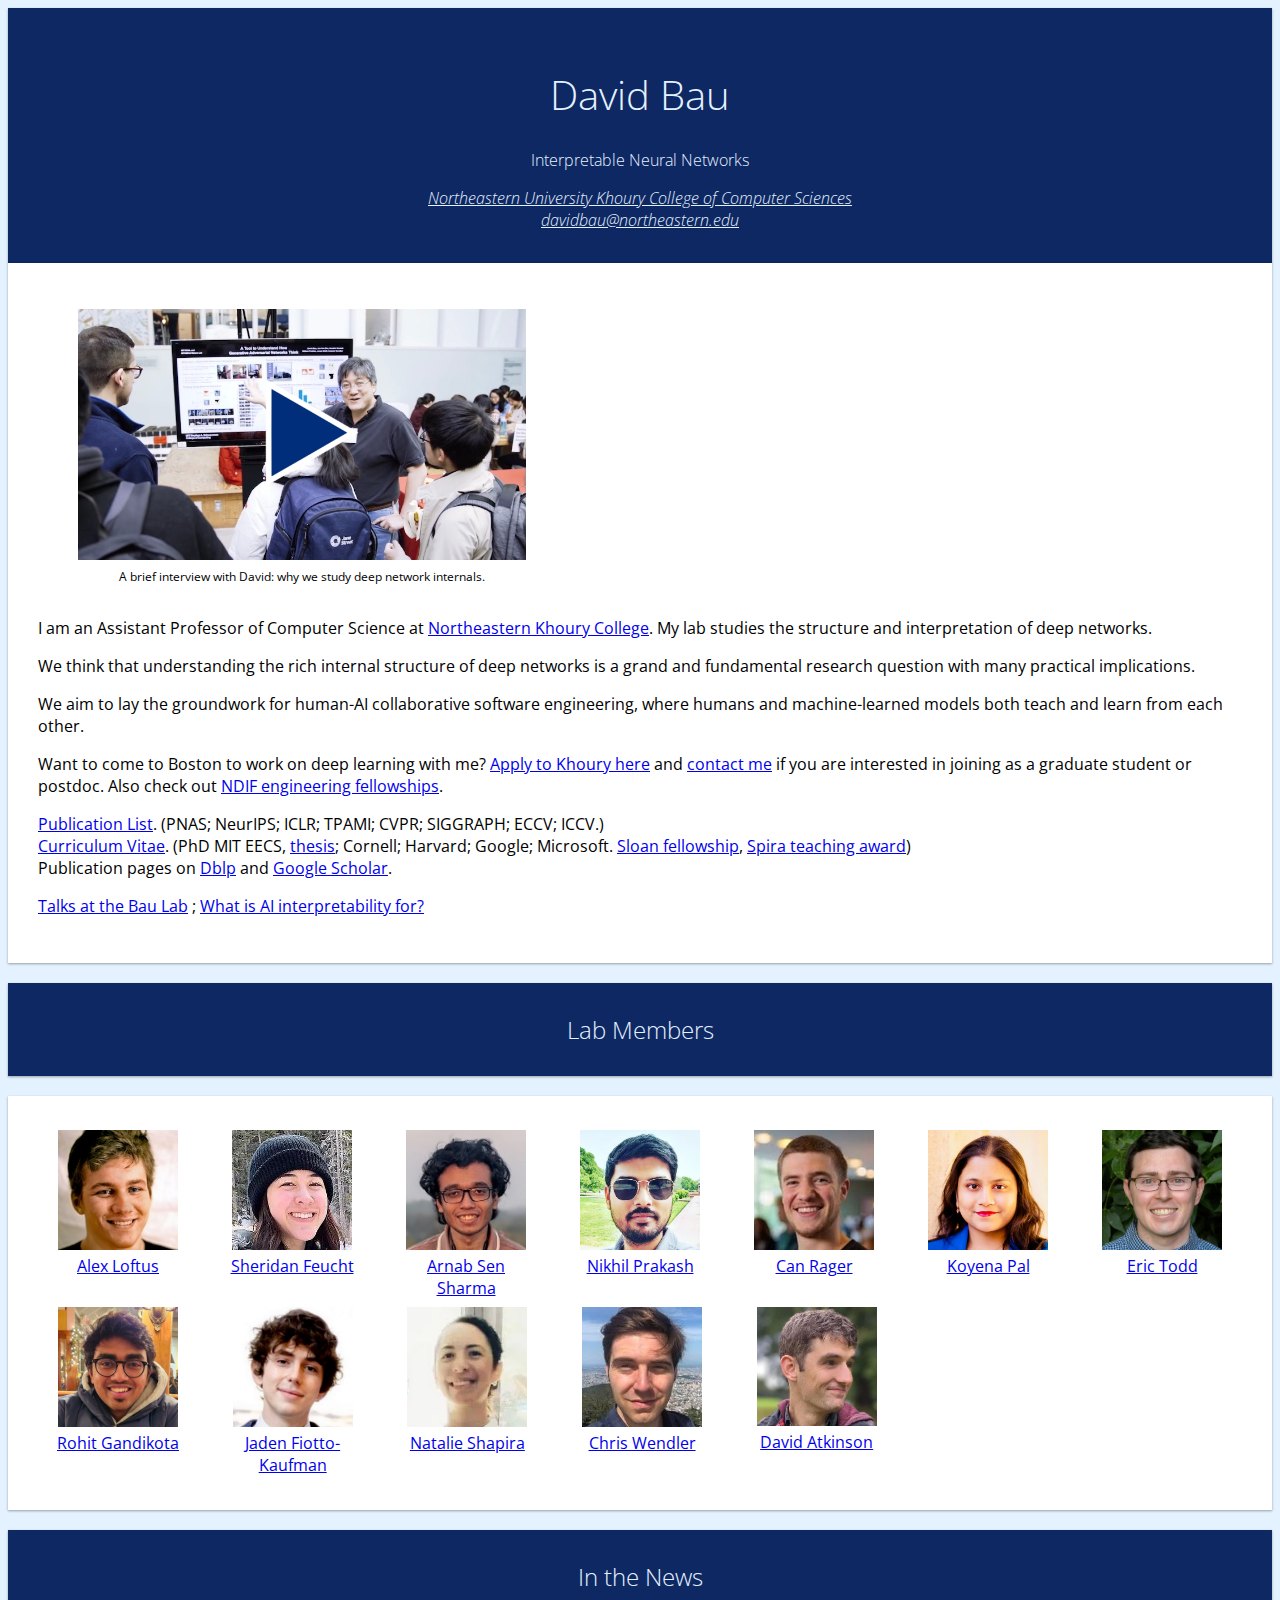
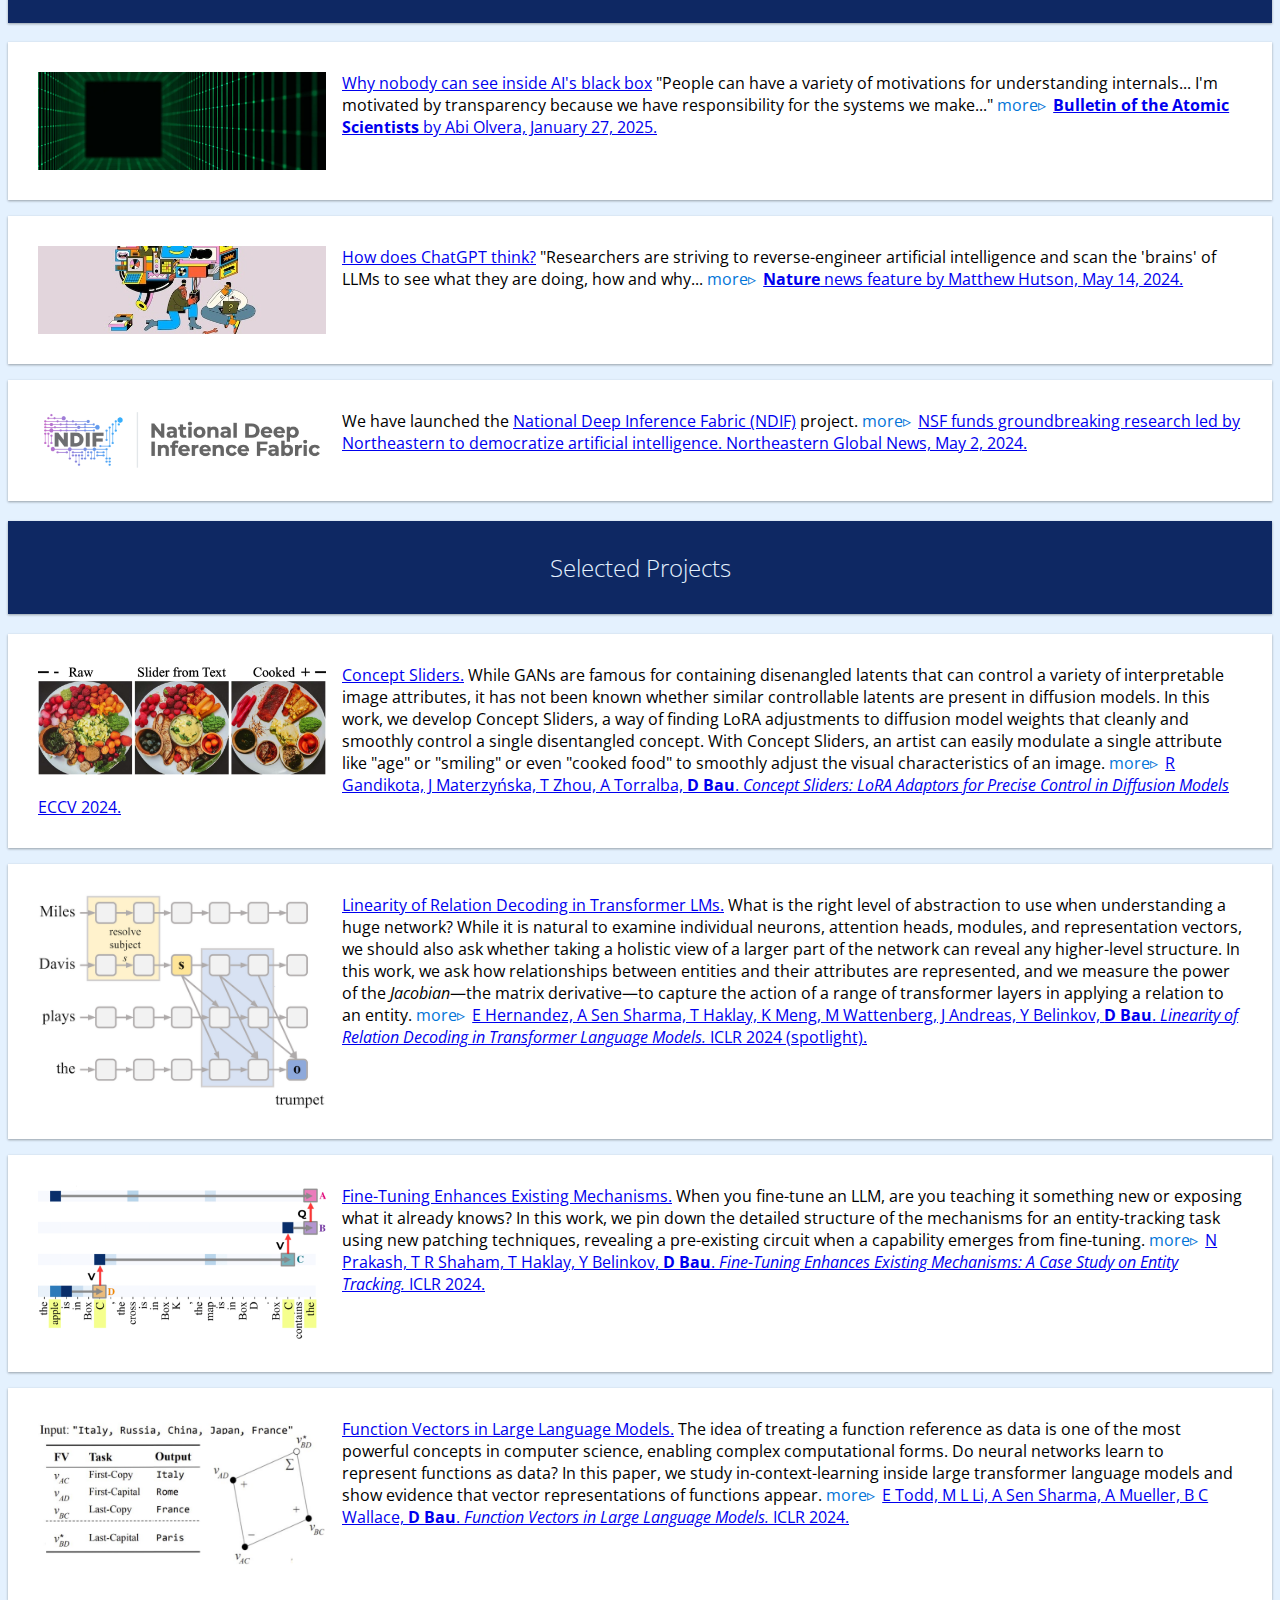
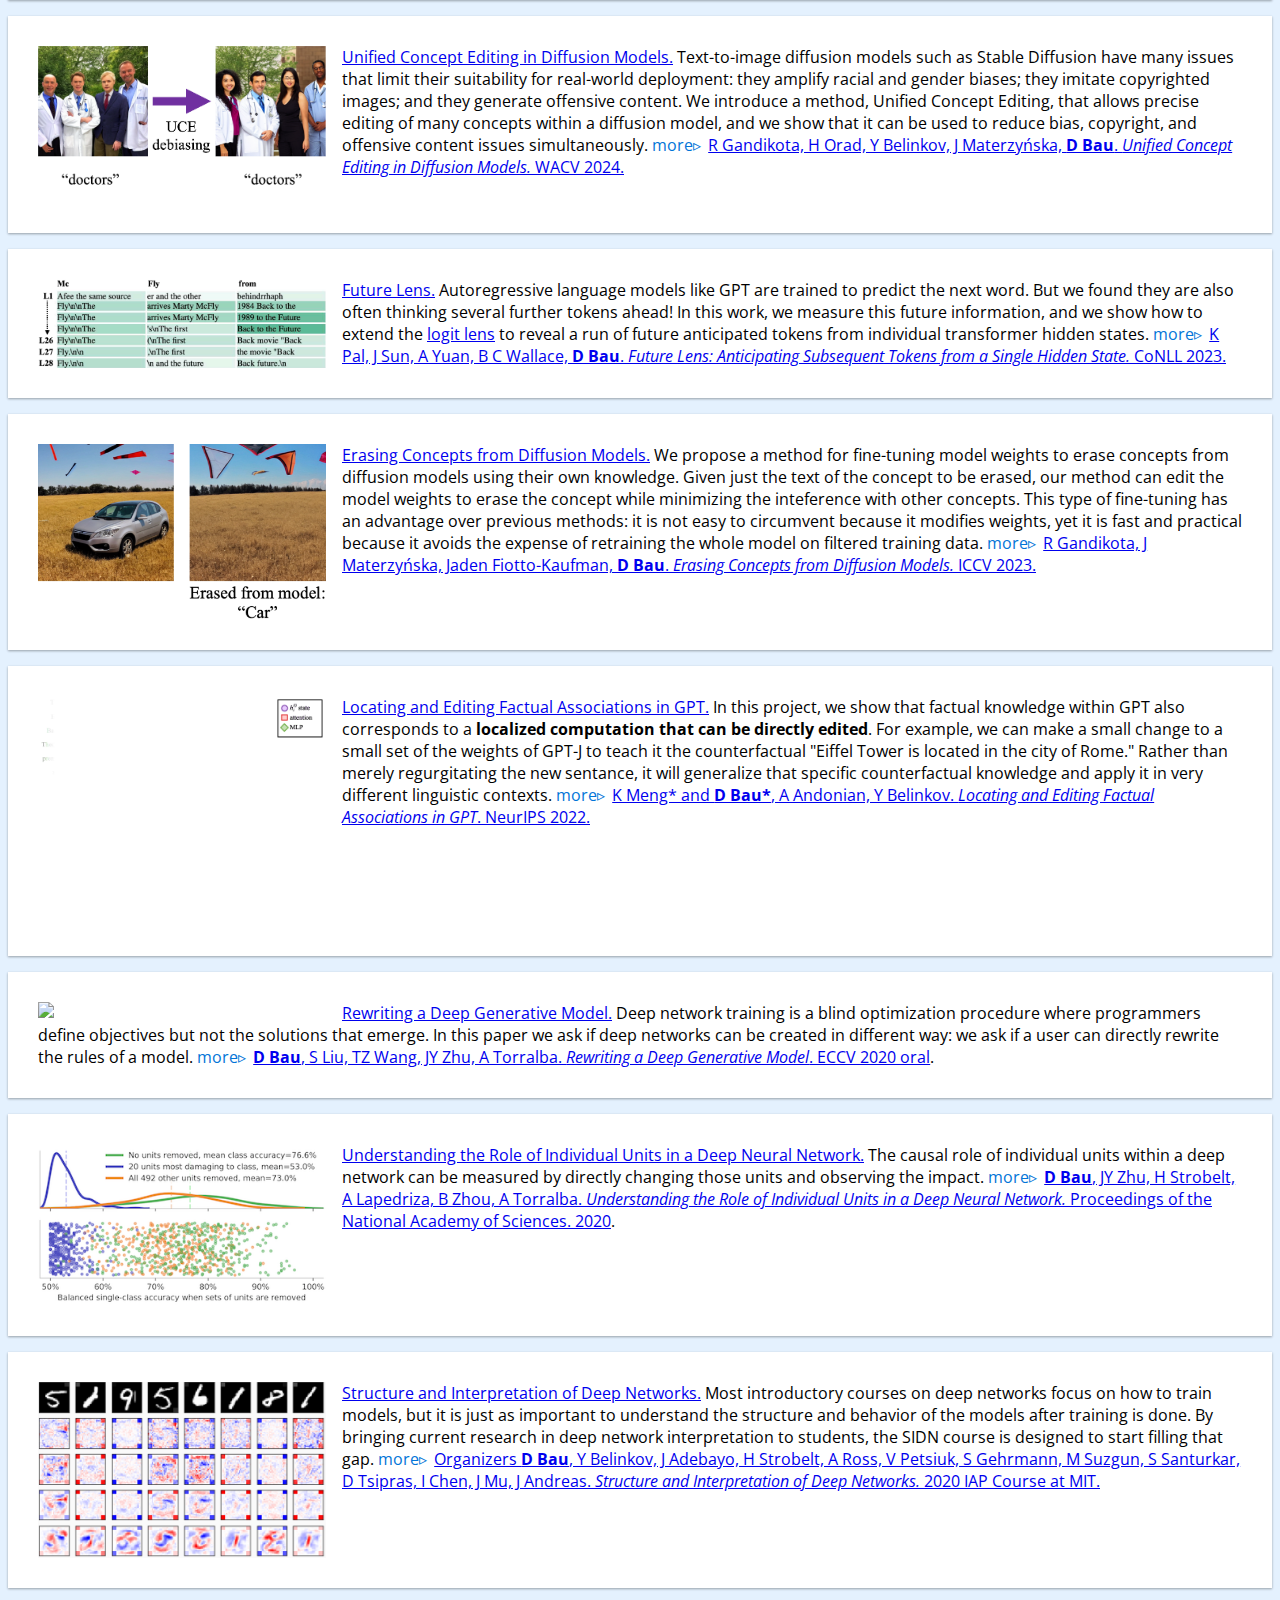
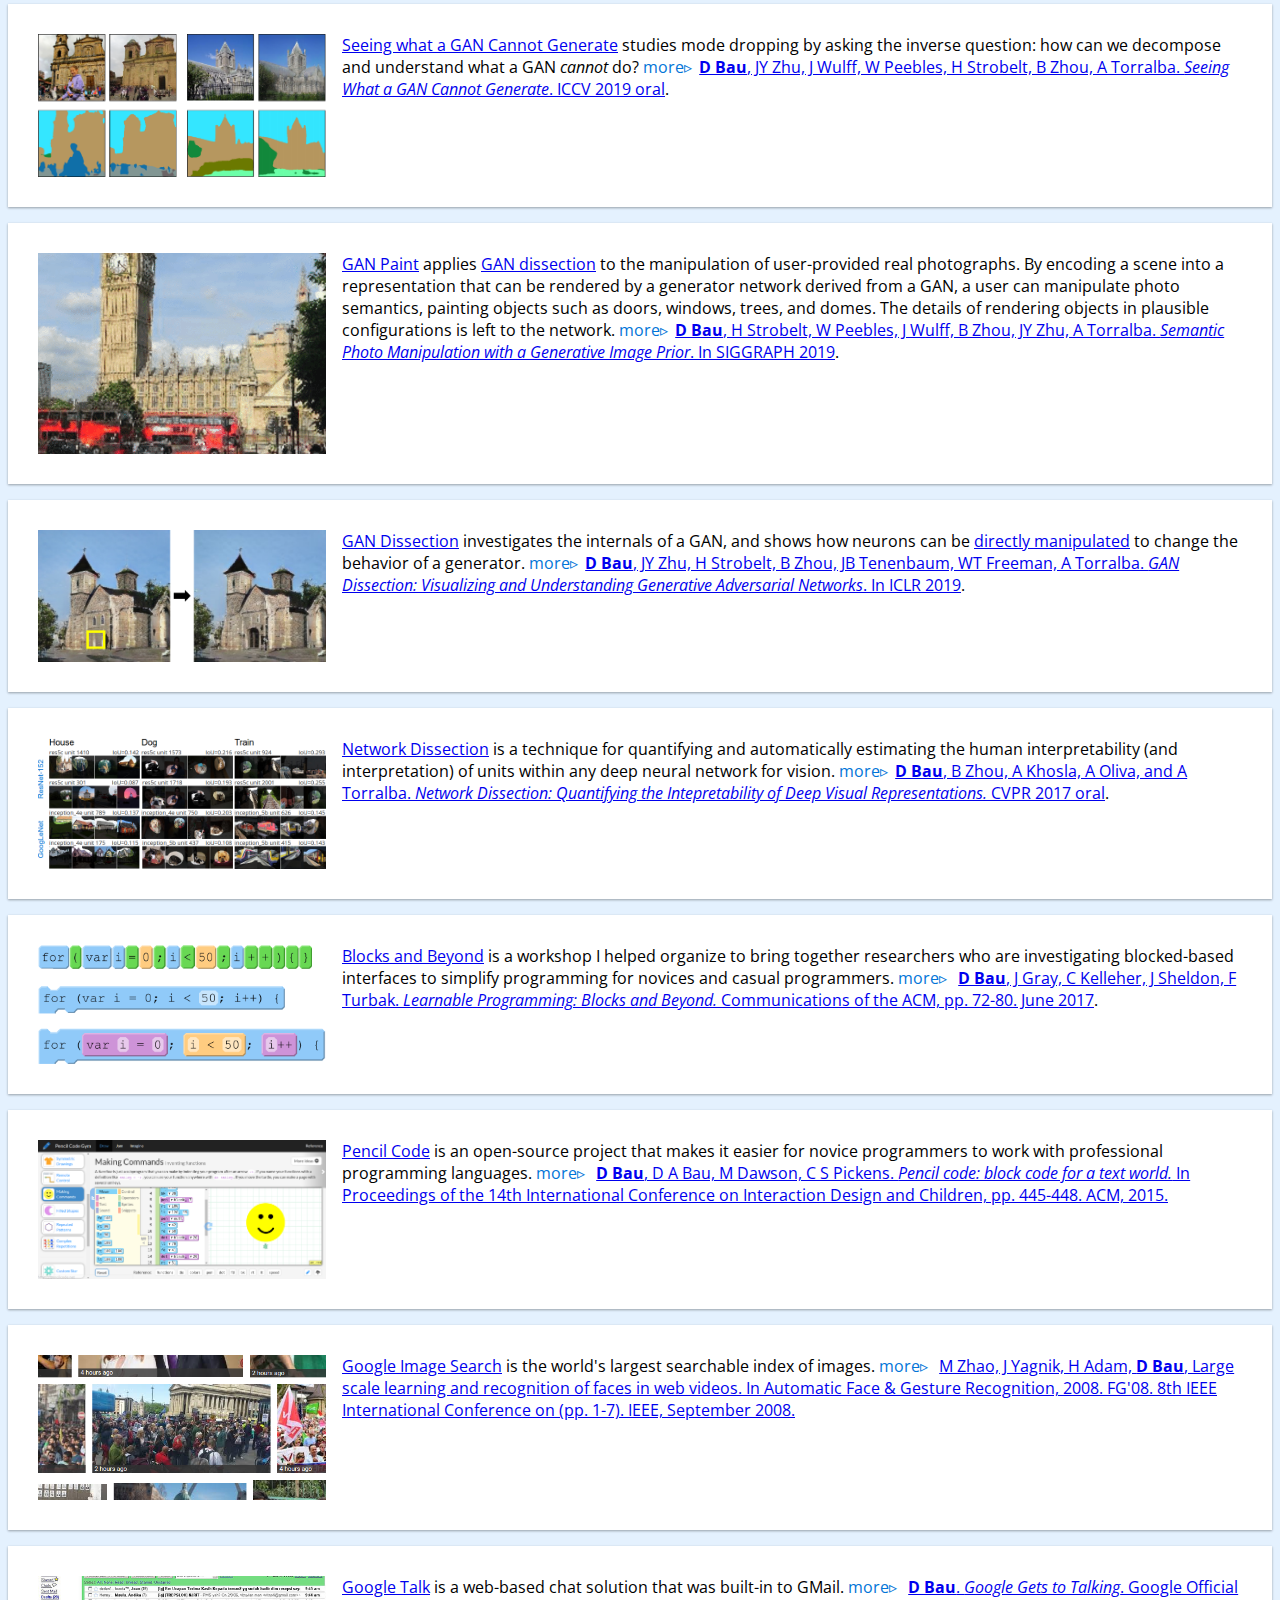
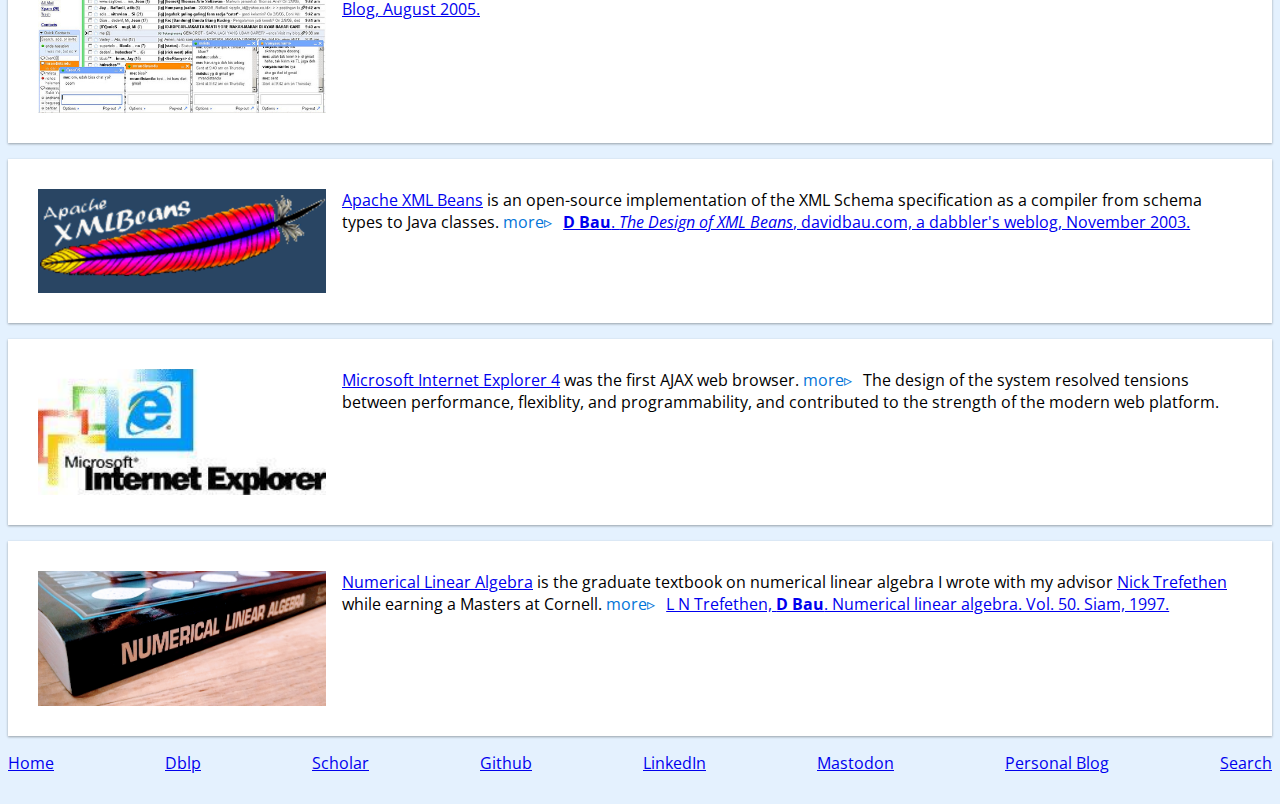
==== public/index.html @ f0932074 "Collapse images." ====
<!doctype html>
<html lang="en">
<head>
<title>David Bau: Interpretable Deep Networks</title>
<meta name="description" content="Specializing in the analysis and control of the internal computations of deep generative models for images and text, David Bau is a leading researcher in interpretable deep network methods.">
<link rel="canonical" href="https://baulab.info/">
<meta name="viewport" content="width=device-width,initial-scale=1.0">
<link href="https://maxcdn.bootstrapcdn.com/bootstrap/4.0.0-alpha.6/css/bootstrap.min.css" rel="stylesheet" integrity="sha384-rwoIResjU2yc3z8GV/NPeZWAv56rSmLldC3R/AZzGRnGxQQKnKkoFVhFQhNUwEyJ" crossorigin="anonymous">
<script src="https://code.jquery.com/jquery-3.2.1.min.js" integrity="sha256-hwg4gsxgFZhOsEEamdOYGBf13FyQuiTwlAQgxVSNgt4=" crossorigin="anonymous"></script>
<script src="https://cdnjs.cloudflare.com/ajax/libs/tether/1.4.0/js/tether.min.js"></script>
<script src="https://maxcdn.bootstrapcdn.com/bootstrap/4.0.0-alpha.6/js/bootstrap.min.js" integrity="sha384-vBWWzlZJ8ea9aCX4pEW3rVHjgjt7zpkNpZk+02D9phzyeVkE+jo0ieGizqPLForn" crossorigin="anonymous"></script>
<link href="https://fonts.googleapis.com/css?family=Open+Sans:300,400,700" rel="stylesheet">
<link rel="apple-touch-icon" sizes="180x180" href="/apple-touch-icon.png">
<link rel="icon" type="image/png" sizes="32x32" href="/favicon-32x32.png">
<link rel="icon" type="image/png" sizes="16x16" href="/favicon-16x16.png">
<link rel="manifest" href="/site.webmanifest">
<style>
body, td, th {
  font-family: 'Open Sans', sans-serif;
  background-color: #e4f1fe;
}
.prologue {
  margin-bottom: 1rem;
}
span.me {
  font-weight: bold;
  white-space: nowrap;
}
h1, h2, h3, h4, h5, h6 {
  font-weight: 300;
  text-align: center;
}
input.collapse {
  display: none;
}
h2, .namecard {
  background-color: #0E2863;
  color: #e4f1fe;
  position: relative;
  padding: 30px;
  box-shadow: 0 1px 3px rgba(0,0,0,0.12), 0 1px 2px rgba(0,0,0,0.24);
}
::cue {
  font-family: 'Open Sans', sans-serif;
  font-size: 15px;
  color: #FFF;
}
.people {
  text-align: justify;
  text-align-last: justify;
}
.people a img {
  width: 120px;
}
.people a[href] {
  display: inline-block;
  width: 132px;
  padding: 4px;
  text-align: center;
  text-align-last: center;
  vertical-align: top;
}
.collapse + p, .prologue {
  background-color: white;
  position: relative;
  padding: 30px;
  box-shadow: 0 1px 3px rgba(0,0,0,0.12), 0 1px 2px rgba(0,0,0,0.24);
  transition: all 0.3s cubic-bezier(.25,.8,.25,1);
}
.collapse + p:hover {
  box-shadow: 0 14px 28px rgba(0,0,0,0.25), 0 10px 10px rgba(0,0,0,0.22);
  cursor: default;
}
.collapse + p .more::before {
  content: 'more\25B9';
  padding-right: .2em;
  color: #0275d8;
  cursor: pointer;
  transition: font-size 0.2s;
}
.collapse + p:hover .more::before {
  color: seagreen;
}
.collapse:checked + p .more::before {
  content: '\25C3';
  color: lightgray;
  position: absolute;
  font-style: normal;
  right: 3px;
  bottom: 0;
}
.collapse + p .more:hover::before {
  color: lightseagreen;
}
.collapse + p .extra {
  font-size: 0;
  opacity: 0;
  transition: opacity 0.5s, font-size 0.2s;
}
.collapse + p .extra img {
  height: 0;
  transition: height 0.2s;
}
.collapse:checked + p .extra {
  font-size: 16px;
  opacity: 1;
}
.collapse + p::after {
  content: '';
  display: block;
  clear: both;
  padding: 0;
  margin: 0;
}
.footer {
  margin-top: 8px;
  text-align: justify;
  /*word-spacing: 10px; */
  width: 100%;
}
.footer::after {
  content: '';
  width: 100%;
  display: inline-block;
}
.footer a {
  word-spacing: initial;
  display: inline-block;
}
.namecard {
  padding: 2rem 15px 1rem;
  text-align: center;
  font-weight: 300;
}
.namecard a {
  color: inherit;
}
.namecard h1 {
  font-size: 2.5rem;
  font-weight: 300;
  color: inherit;
}
.selfpic {
  width: 448px;
  max-width: 100%;
  display: block;
  height: auto;
}
.selfpic iframe {
  max-width: 100%;
}
.projpic {
  width: 288px;
  max-width: 100%;
  display: block;
  margin: 0 auto 15px auto;
}
figcaption {
  display: block;
  text-align: center;
  font-size: 12px;
  margin-top: 3px;
}
.highlight {
  padding: 1.5rem;
  margin-right: 0;
  margin-left: 0;
  background: gainsboro;
}
@media (min-width: 576px) {
  .nd-pageheader {
    padding-top:1rem;
    padding-bottom: 1rem;
  }
}
@media (min-width: 768px) {
  .nd-pageheader h1 {
    font-size:3rem
  }
  .nd-pageheader p {
    font-size: 1.5rem
  }
  .selfpic {
    display: inline-block;
  }
  .projpic {
    float: left;
    margin: 0 1rem 0 0;
  }
}
@media (min-width: 992px) {
  .people a[href] {
    margin: 0 2px;
  }
}
@media (min-width: 1200px) {
  .people a[href] {
    margin: 0 10px;
  }
}
</style>
<script async src="https://www.googletagmanager.com/gtag/js?id=G-FD12LWN557"></script>
<script>
window.dataLayer = window.dataLayer || [];
function gtag(){dataLayer.push(arguments);}
gtag('js', new Date()); gtag('config', 'G-FD12LWN557');
</script>
</head>
<body class="db-page">
<div class="container">
<div class="row">
<div class="col">
 <div class="namecard">
 <h1><nobr>David Bau</nobr></h1>
 <p class="lead">
 <nobr>Interpretable Neural Networks</nobr>
<address>
 <a href="https://www.khoury.northeastern.edu/research/">
 <nobr>Northeastern University </nobr>
 <nobr>Khoury College of Computer Sciences</nobr></a><br>
 <!-- <nobr>Massachusetts Institute of Technology</nobr><br> -->
 <nobr><script>
var emn = 'davidbau' + ''.constructor.fromCharCode(1<<6) + 'northeastern.edu';
document.write('<a href="mailto:' + emn + '">' + emn + '</a>');
 </script></nobr><br>
</address>
 </p>
 </div>
<div class="prologue clearfix">
<figure class="float-right ml-3 selfpic">
<!--<img src="family.jpg" class="selfpic">
<figcaption>David Bau (center) and family:<br>(clockwise) Heidi, Cody, Piper, and Anthony</figcaption>-->
<!--<iframe id="selfpic-video" width="448" height="252"
src="https://www.youtube.com/embed/jT5nYLND7co?controls=1&playsinline=1&loop=1&modestbranding=1&rel=0&cc_load_policy=1&enablejsapi=1&origin=http://baulab.info/"
frameborder="0" allow="accelerometer;encrypted-media;gyroscope;picture-in-picture" allowfullscreen></iframe>-->
<!--
<video controls width="448" height="252" poster="video-poster.png" preload="metadata"
  class="selfpic">
<source src="understanding-video-compact.mp4" type="video/mp4" />
<track default kind="captions" srclang="en" label="English Captions"
 src="understanding-video-english.vtt" />
</video>
<figcaption>Why we study deep network internals.  <nobr>David Bau</nobr> (narrates), with Antonio Torralba, Jun-Yan Zhu, Hendrik Strobelt, Jonas Wulff, and William Peebles. <nobr>Video by Lillie Paquette,</nobr> MIT School of Engineering.</figcaption>
-->
<a href="/video.html"><img width="448" height="252" src="video-poster.png" class="selfpic"></a>
<figcaption>A brief interview with David: why we study deep network internals.</figcaption>
</figure>

<p>
I am an Assistant Professor of Computer Science at <a
href="https://www.khoury.northeastern.edu/research/research-areas/"
>Northeastern Khoury College</a>. My lab studies the structure
and interpretation of deep networks.
<p>
We think that understanding the rich internal structure of deep
networks is a grand and fundamental research question with many
practical implications.
</p>
<p>
We aim to lay the groundwork for human-AI collaborative
software engineering, where humans and machine-learned
models both teach and learn from each other.
<p>
Want to come to Boston to work on deep learning with me?
<a href="https://www.khoury.northeastern.edu/apply/phd-apply/">Apply
  to Khoury here</a> and <a href="students.html"
  >contact me</a> if you are interested in joining as a graduate
student or postdoc.
Also check out <a href="https://ndif.us/fellowship.html">NDIF engineering fellowships</a>.


<p>
<a href="publications.html">Publication List</a>. (PNAS; NeurIPS; ICLR; TPAMI; CVPR; SIGGRAPH; ECCV; ICCV.)
<br>
<a href="cv.html">Curriculum Vitae</a>.
(PhD MIT EECS, <a href="http://dissection.csail.mit.edu/">thesis</a>; Cornell; Harvard; Google; Microsoft. <a href="https://sloan.org/fellowships/2025-fellows">Sloan fellowship</a>, <a href="https://www.khoury.northeastern.edu/awards/">Spira teaching award</a>)
<br>
Publication pages on
<a href="http://dblp.uni-trier.de/pers/hd/b/Bau:David">Dblp</a>
and <a href="https://scholar.google.com/citations?hl=en&user=CYI6cKgAAAAJ&view_op=list_works&sortby=pubdate">Google Scholar</a>.

<p>
<a href="https://talks.baulab.info/">Talks at the Bau Lab</a> ;
<a href="https://resilience.baulab.info/">What is AI interpretability for?</a>
<!--
My office at MIT:
<a href="https://whereis.mit.edu/?zoom=16&lat=42.361612839999985&lng=-71.09056785999995&maptype=mit&q=32-383&open=object-32">Stata 32-383</a>
-->
</div> <!-- prologue -->
</div>
</div>


<div class="row">
<div class="col">
<div class="publication">
<h2 class="mt-4 mb-3">Lab Members</h2>
<input class="collapse" type="checkbox">
<p class="people">
<span class="current">
<a href="https://canrager.notion.site/">
<img src="people/can.jpg">
Can Rager
</a>
<a href="https://scholar.google.co.il/citations?hl=en&user=hd7quH4AAAAJ&sortby=pubdate">
<img src="people/natalie.jpg">
Natalie Shapira
</a>
<a href="https://wendlerc.github.io/">
<img src="people/chris.jpg">
Chris Wendler
</a>
<a href="https://github.com/diatkinson">
<img src="people/davidatkinson.jpg">
David Atkinson
</a>
<a href="https://sfeucht.github.io/">
<img src="people/sheridan.jpg">
Sheridan Feucht
</a>
<!--
<a href="https://www.linkedin.com/in/arthur-conmy-a029211a8/">
<img src="people/arthur.jpg">
Arthur Conmy
</a>
-->
<a href="https://rohitgandikota.github.io/">
<img src="people/rohit.jpg">
Rohit Gandikota
</a>
<a href="https://arnab-api.github.io/">
<img src="people/arnab.jpg">
Arnab Sen Sharma
</a>
<a href="https://ericwtodd.github.io/">
<img src="people/eric.jpg">
Eric Todd
</a>
<a href="https://koyenapal.github.io/">
<img src="people/koyena.jpg">
Koyena Pal
</a>
<a href="https://nix07.github.io/">
<img src="people/nikhil.jpg">
Nikhil Prakash
</a>
<a href="https://github.com/JadenFiotto-Kaufman">
<img src="people/jaden.jpg">
Jaden Fiotto-Kaufman
</a>
<a href="https://alex-loftus.com/">
<img src="people/loftus.jpg">
Alex Loftus
</a>
</span>
<span class="extra">
<a href="https://aaronmueller.github.io/">
<img src="people/aaron.jpg">
Aaron Mueller
</a>
<a href="https://www.lesswrong.com/users/sam-marks">
<img src="people/sam.jpg">
Sam Marks
</a>
</span>
<!--
<a href="https://mengk.me/">
<img src="people/kevin.jpg">
Kevin Meng
</a>
-->
</p>
</div>
</div>
</div>
<script>
var p = document.querySelector('p.people .current');
for (var i = p.children.length; i >= 0; i--) {
   p.appendChild(p.children[Math.random() * i | 0]);
   p.appendChild(document.createTextNode('\n'));
}
</script>
<!--
<div class="row">
<div class="col">
<div class="publication">
<h2 class="mt-4 mb-3">Current Collaborations</h2>
<input class="collapse" type="checkbox">
<p class="people">
<a href="https://audreycui.github.io/">
<img src="people/audrey.jpg">
Audrey Cui
</a>
<a href="https://mengk.me/">
<img src="people/kevin.jpg">
Kevin Meng
</a>
<a href="https://joaanna.github.io/">
<img src="people/joanna.jpg">
Joanna Materzynska
</a>
<a href="https://peterwang512.github.io/">
<img src="people/shengyu.jpg">
Sheng-Yu Wang
</a>
<a href="https://evandez.com/">
<img src="people/evan.jpg">
Evan Hernandez
</a>
<a href="https://dblp.org/pid/236/5817.html">
<img src="people/nadiia.jpg">
Nadiia Chepurko
</a>
<a href="https://www.alexandonian.com/">
<img src="people/alex.jpg">
Alex Andonian
</a>
<a href="http://people.fas.harvard.edu/~spm253/spandan/index.html">
<img src="people/spandan.jpg">
Spandan Madan
</a>
<a href="https://skitree.github.io/aspenhopkins/">
<img src="people/aspen.jpg">
Aspen Hopkins
</a>
<a href="https://likenneth.github.io/">
<img src="people/kenneth.jpg">
Kenneth Li
</a>
<a href="http://angieboggust.com/">
<img src="people/angie.jpg">
Angie Boggust
</a>
<a href="https://dtsipras.com/">
<img src="people/dimitris.jpg">
Dimitris Tsipras
</a>
<a href="https://shibanisanturkar.com/">
<img src="people/shibani.jpg">
Shibani Santurkar
</a>
<a href="https://people.csail.mit.edu/jahanian/">
<img src="people/ali.jpg">
Ali Jahanian
</a>
<a href="http://www.cogconfluence.com/">
<img src="people/sarah.jpg">
Sarah Schwettman
</a>
<a href="http://hendrik.strobelt.com/">
<img src="people/hen.jpg">
Hendrik Strobelt
</a>
<a href="students.html">
<img src="people/icon.png">
Information for Applicants
</a>
<a href="https://groups.csail.mit.edu/vision/torralbalab/">
<img src="people/antonio.jpg">
Prof. Antonio Torralba
</a>
<a href="http://www.bewitched.com/">
<img src="people/martin.jpg">
Prof. Martin Wattenberg
</a>
<a href="https://www.cs.technion.ac.il/~belinkov/">
<img src="people/yonatan.jpg">
Prof. Yonatan Belinkov
</a>
<a href="https://www.cs.cmu.edu/~junyanz/">
<img src="people/junyan.jpg">
Prof. Jun-Yan Zhu
</a>
<a href="https://www.eng.ufl.edu/eed/faculty-staff/jeremiah-blanchard/">
<img src="people/jeremiah.jpg">
Prof. Jeremiah Blanchard
</a>
<a href="https://www.mit.edu/~jda/">
<img src="people/jacob.jpg">
Prof. Jacob Andreas
</a>
<a href="http://olivalab.mit.edu/audeoliva.html">
<img src="people/aude.jpg">
Prof. Aude Oliva
</a>
<a href="https://people.csail.mit.edu/madry/">
<img src="people/madry.jpg">
Prof. Aleksander Madry
</a>
<a href="http://sunai.uoc.edu/~agata/">
<img src="people/agata.jpg">
Prof. Agata Lapedriza
</a>
<a href="https://vcg.seas.harvard.edu/people">
<img src="people/hp.jpg">
Prof. Hanspeter Pfister
</a>
<a href="https://arvindsatya.com/">
<img src="people/arvind.jpg">
Prof. Arvind Satyanarayan
</a>
</div>
</div>
</div>
-->

<div class="row">
<div class="col">
<div class="publication">
<h2 class="mt-4 mb-3">In the News</h2>


<input class="collapse" type="checkbox">
<p>
   <img src="botas-blackbox.png" class="projpic"
   ><a href="https://thebulletin.org/2025/01/why-nobody-can-see-inside-ais-black-box/"
   >Why nobody can see inside AI's black box</a>
   "People can have a variety of motivations for understanding internals...
   I'm motivated by transparency because we have responsibility for the
   systems we make..."
   <span class="more"></span>
   <span class="extra">
     At the most fundamental level, the tech companies building these AI
     systems don't fully understand how their models work internally&mdash;a
     challenge inherent to the technology itself. But there's a second,
     distinct barrier to transparency: Developers aren't making the data
     they train these systems with available to those outside their
     organizations...
     Grasping the fundamental internals of AI models is important
     because it could enable precise interventions when needed...
     With access to AI system's training data and methods and the
     computing resources needed to independently study these systems,
     academic researchers could help fill this knowledge gap.
   </span>
   <a href="https://thebulletin.org/2025/01/why-nobody-can-see-inside-ais-black-box/"
   ><strong>Bulletin of the Atomic Scientists</strong> by Abi Olvera, January 27, 2025.</a>
</p>

<input class="collapse" type="checkbox">
<p>
   <img src="nature-think.jpg" class="projpic"
   ><a href="https://www.nature.com/articles/d41586-024-01314-y"
   >How does ChatGPT think?</a>
   "Researchers are striving to reverse-engineer artificial intelligence
   and scan the 'brains' of LLMs to see what they are doing, how and why...
   <span class="more"></span>
   <span class="extra">
     Researchers want explanations so that they can create safer, more
     efficient and more accurate AI. Users want explanations so that they
     know when to trust a chatbot's output. And regulators want explanations
     so that they know what AI guard rails to put in place....
     Bau and his colleagues have also developed methods
     to scan and edit AI neural networks, including a technique they call
     <a href="https://rome.baulab.info">causal tracing</a>...."
     This news article in Nature surveys the emerging field of
     deep network interpretation. The increasing complexity of generative
     AI systems such as ChatGPT has spawned a new research subfield
     that cracks open these large models and interprets their
     emergent internal structure. The article surveys
     perspectives on this new research area from several
     relevant researchers including
     <a href="https://baulab.info/">David Bau</a>,
     <a href="https://mega002.github.io/">Mor Geva</a>,
     <a href="https://www.bewitched.com/">Martin Wattenberg</a>,
     <a href="https://colah.github.io/about.html">Chris Olah</a>,
     <a href="https://www.thilo-hagendorff.info/">Thilo Hagendorff</a>,
     <a href="https://cims.nyu.edu/~sbowman/">Sam Bowman</a>,
     <a href="https://www.oii.ox.ac.uk/people/profiles/sandra-wachter/">Sandra Wachter</a>,
     <a href="https://andyzoujm.github.io/">Andy Zou</a>, and
     <a href="https://peterbhase.github.io/">Peter Hase</a>.
     The article also highlights research from
     <a href="https://likenneth.github.io/">Kenneth Li</a>,
     <a href="https://www.jasonwei.net/">Jason Wei</a>,
     <a href="https://www.milesturp.in/about/">Miles Turpin</a>,
     <a href="https://mengk.me/">Kevin Meng</a> and
     <a href="https://www.cs.toronto.edu/~rgrosse/">Roger Grosse</a>.
   </span>
   <a href="https://www.nature.com/articles/d41586-024-01314-y"
   ><strong>Nature</strong> news feature by Matthew Hutson, May 14, 2024.</a>
</p>

<input class="collapse" type="checkbox">
<p>
   <img src="ndif-textlogo.png" class="projpic">
   We have launched the
   <a href="https://ndif.us/">National Deep Inference Fabric (NDIF)</a>
   project.
   <span class="more"></span>
   <span class="extra">
   Large-scale AI presents fundamental open scientific
   questions and major societal impacts that are not yet well-understood&mdash;and
   they are both difficult and expensive to study. <a href="https://ndif.us/">NDIF</a>
   is a major investment in scientific infrastructure to help meet
   the challenge, with $9m of funding from the National Science Foundation
   to develop large-scale AI inference software aimed
   at enabling cutting-edge research.  Questions in the public interest,
   such as "how can we explain an AI decision?"
   or "what can improve the safety and robustness of AI?"
   The goal of NDIF is to provide a robust and transparent AI inference
   service to enable scientists in every part of the country in every
   field touched by AI, to expand, accelerate, and democratize impactful
   AI science. (Programmers interested in the technical details can
   <a href="https://pypi.org/project/nnsight/">pip install nnsight</a>
   to try NDIF today.)  Users can remotely access and alter activations,
   gradients, and customize any step of
   <a href="https://nnsight.net/status">large models like llama3-70b</a>
   like having a 70b model on your own laptop. This transparency
   goes far behyond commercial AI inference services, and
   NSF funding will expand NDIF to support every
   open model and a broad range of research methods.
   Read about the positions NDIF is hiring to fill on 
   <a href="https://www.linkedin.com/feed/update/urn:li:activity:7197729186701004800/">LinkedIn</a>,
   <a href="https://x.com/davidbau/status/1787597395741835564">Twitter/X</a>, and
   on the <a href="https://ndif.us/">NDIF website</a>.
   </span>
   <a href="https://news.northeastern.edu/2024/05/02/nsf-funds-democratizing-ai-research/"
   >NSF funds groundbreaking research led by Northeastern to democratize artificial intelligence.
   Northeastern Global News, May 2, 2024.</a>
</p>
</div>
</div>
</div>


<div class="row">
<div class="col">
<div class="publication">
<h2 class="mt-4 mb-3">Selected Projects</h2>

<input class="collapse" type="checkbox">
<p>
<img src="sliders.png" class="projpic">
<a href="http://sliders.baulab.info/">Concept Sliders.</a>
 While GANs are famous for containing disenangled latents that can control a variety
 of interpretable image attributes, it has not been known whether similar controllable
 latents are present in diffusion models.
 In this work, we develop Concept Sliders, a way of finding
 LoRA adjustments to diffusion model weights that cleanly and smoothly
 control a single disentangled concept.  With Concept Sliders, an
 artist can easily modulate a single attribute like "age" or
 "smiling" or even "cooked food" to smoothly adjust the visual
 characteristics of an image.
<span class="more"></span>
<span class="extra">
 Concept sliders are based on the guided-training technique underling
 our previous <a href="https://erasing.baulab.info">ESD</a> work, but
 instead of erasing a concept, we develop the needed techniques to
 modulate or amplify a concept without changing the underlying layout
 of the image, and without entangling the concept with correlated
 concepts that we wish to remain unchanged.  Concept sliders have been
 an open-source hit among the artistic community, and they also provide
 a promising window into the organization of visual concept information
 within the parameter space of diffusion models.  The paper develops
 and evaluates over 50 different concept sliders including very interesting
 sliders that reduce visible distortions in diffusion model output, and
 examines their efficacy, specificity, and composability.
</span>
<a href="https://arxiv.org/abs/2311.12092"
   >R Gandikota, J Materzy&nacute;ska, T Zhou, A Torralba,
   <span class="me">D Bau</span>.
   <em>Concept Sliders: LoRA Adaptors for Precise Control in Diffusion Models</em>
   <nobr>ECCV 2024.</nobr></a>
</p>

<input class="collapse" type="checkbox">
<p>
<img src="lre.png" class="projpic">
<a href="http://lre.baulab.info/">Linearity of Relation Decoding in Transformer LMs.</a>
 What is the right level of abstraction to use when understanding a huge network?
 While it is natural to examine individual neurons, attention heads, modules, and
 representation vectors, we should also ask whether taking a holistic view of
 a larger part of the network can reveal any higher-level structure. In this work,
 we ask how relationships between entities and their attributes are represented,
 and we measure the power of the <em>Jacobian</em>&mdash;the matrix derivative&mdash;to
 capture the action of a range of transformer layers in applying a relation to an entity.
<span class="more"></span>
<span class="extra">
 When a representation vector passes through a range of transformer layers, it
 is subjected to a very nonlinear transformation. Yet in this paper we find that
 when the network resolves a specific relationship such as
 <em>person X plays instrument Y</em>, the action of the transformer from the vector
 for X to the vector for Y will often be essentially linear, suggesting
 that the information about Y is already present in X. Moreover the linear operator
 can be extracted by examining the Jacobian using as few as a single example of
 the relation.  We analyze more than 40 different relations to determine which
 have a linear representation, and we introduce a tool, the <em>attribute lens</em>
 that exploits linearity to visualize the relational information carried in a
 state vector.
</span>
<a href="https://arxiv.org/abs/2308.09124"
   >E Hernandez, A Sen Sharma, T Haklay, K Meng, M Wattenberg, J Andreas, Y Belinkov,
   <span class="me">D Bau</span>.
   <em>Linearity of Relation Decoding in Transformer Language Models.</em>
   <nobr>ICLR 2024 (spotlight).</nobr></a>
</p>

<input class="collapse" type="checkbox">
<p>
<img src="finetuning.png" class="projpic">
<a href="http://finetuning.baulab.info/">Fine-Tuning Enhances Existing Mechanisms.</a>
 When you fine-tune an LLM, are you teaching it something new or
 exposing what it already knows?  In this work, we pin down the detailed
 structure of the mechanisms for an entity-tracking task using new
 patching techniques, revealing a pre-existing circuit when a
 capability emerges from fine-tuning.
<span class="more"></span>
<span class="extra">
 The paper applies path-patching causal mediation methods as
 used in <a href="https://arxiv.org/abs/2211.00593">Wang 2022 (IOI)</a>
 to identify the components for a circuit for entity
 tracking that emerges after fine-tuning. Interestingly, we find that
 the components already existed in the model prior to fine-tuning.
 Furthermore we use
 <a href="https://dcm.baulab.info/">our DCM patching method</a>
 to deduce the type of information being transmitted at
 most of the steps before and after fine-tuning, and find that
 the role of the information is unchanged under fine-tuning.
 Finally, we introduce Cross-Model Activation Patching (CMAP) to
 test whether the encoding of information is changed after fine-tuning,
 and we find that the encodings are compatible, not only allowing
 interchange, but also revealing that improved task performance
 can be obtained by directly patching model activations between models.
</span>
<a href="https://arxiv.org/abs/2402.14811"
   >N Prakash, T R Shaham, T Haklay, Y Belinkov, <span class="me">D Bau</span>.
   <em>Fine-Tuning Enhances Existing Mechanisms: A Case Study on Entity Tracking.</em>
   <nobr>ICLR 2024.</nobr></a>
</p>

<input class="collapse" type="checkbox">
<p>
<img src="fv-thumb.png" class="projpic">
<a href="http://functions.baulab.info/">Function Vectors in Large Language Models.</a>
  The idea of treating a function reference as data is one of the most powerful
  concepts in computer science, enabling complex computational forms.
  Do neural networks learn to represent functions as data?
  In this paper, we study in-context-learning inside large transformer
  language models and show evidence that vector representations of
  functions appear.
<span class="more"></span>
<span class="extra">
  Function vectors (FVs) emerge when a language model generalizes
  a list of demonstrations of input-output pairs (via in-context
  learning, ICL).  To study how ICL works, we apply
  causal mediation analysis to identify attention heads
  that transport information that determines the task to execute.
  This analysis reveals a small number of attention heads that transport
  a vector which we call a <em>function vector</em> (FV), that
  generically encodes the task. We study the properties of FVs,
  finding that they can trigger execution of the function when
  injected into very different contexts including natural text.
  We find that FVs seem to directly encode the word embeddings
  of the output space, and that they also trigger nontrivial
  transformer calculations that differ from word-vector arithmetic.
  FVs are able to obey semantic vector algebra, but rather than
  operating on word embeddings, they enable compositions of
  function execution.
</span>
<a href="https://arxiv.org/abs/2310.15213"
   >E Todd, M L Li, A Sen Sharma, A Mueller, B C Wallace, <span class="me">D Bau</span>.
   <em>Function Vectors in Large Language Models.</em>
   <nobr>ICLR 2024.</nobr></a>
</p>

<input class="collapse" type="checkbox">
<p>
<img src="unified.png" class="projpic">
<a href="http://unified.baulab.info/">Unified Concept Editing in Diffusion Models.</a>
  Text-to-image diffusion models such as Stable Diffusion have many issues
  that limit their suitability for real-world deployment: they amplify racial and
  gender biases; they imitate copyrighted images; and they generate offensive content.
  We introduce a method, Unified Concept Editing, that allows precise editing of many
  concepts within a diffusion model, and we show that it can be used to reduce bias,
  copyright, and offensive content issues simultaneously.
<span class="more"></span>
<span class="extra">
  Our UCE method is a generalization and improvement upon the
  <a href="//rome.baulab.info/">ROME</a>,
  <a href="//memit.baulab.info/">MEMIT</a>, and
  <a href="https://time-diffusion.github.io/">TIME</a> methods.  It
  modifies the associations between textual concepts and visual concepts by
  directly editing the cross-attention parameters in the diffusion model
  without any additional training images.  Its closed-form parameter modification
  explicitly applies an optimal change to sets of concepts while protecting
  other sets of concepts from unintended modification.  The paper compares UCE
  to previous state-of-the-art erasure, debiasing, and offensive image removal
  methods and shows that our unified editing method outperforms previous separate
  approaches by a significant margin.
</span>
<a href="https://arxiv.org/abs/2308.14761"
   >R Gandikota, H Orad, Y Belinkov, J Materzy&nacute;ska, <span class="me">D Bau</span>.
   <em>Unified Concept Editing in Diffusion Models.</em> WACV 2024.</a>
</p>

<input class="collapse" type="checkbox">
<p>
<img src="futurelens.png" class="projpic">
<a href="http://future.baulab.info/">Future Lens.</a>
 Autoregressive language models like GPT are trained to
 predict the next word.  But we found they are also often thinking
 several further tokens ahead!  In this work, we measure this
 future information, and we show how to extend the
 <a href="https://www.lesswrong.com/posts/AcKRB8wDpdaN6v6ru/interpreting-gpt-the-logit-lens"
   >logit lens</a>
 to reveal a run of future anticipated tokens from individual transformer
 hidden states.
<span class="more"></span>
<span class="extra">
 Our paper experiments with several ways to decode future tokens from a
 single hidden state.  Inspired by "tuned lens" methods from
 <a href="https://arxiv.org/abs/2303.08112">Belrose</a> and
 <a href="https://arxiv.org/abs/2303.09435">Yom Din</a> that
 skip to future <em>layers</em>, we first try training a simple
 linear readout model. We also try transplanting the hidden state
 into the context of a prompt specially chosen to evoke future output.
 Using a <a href="https://aclanthology.org/2021.acl-long.353/">tuned prompt</a>
 reveals that two-ahead tokens can be predicted with more than 48% accuracy,
 which is good enough to be useful for "future lens" visualizations.
</span>
<a href="https://arxiv.org/abs/2311.04897"
   >K Pal, J Sun, A Yuan, B C Wallace, <span class="me">D Bau</span>.
   <em>Future Lens: Anticipating Subsequent Tokens from a Single Hidden State.</em>
   CoNLL 2023.
   </a>
</p>

<input class="collapse" type="checkbox">
<p>
<img src="erasing.png" class="projpic">
<a href="http://erasing.baulab.info/">Erasing Concepts from Diffusion Models.</a>
  We propose a method for fine-tuning model weights to erase concepts from
  diffusion models using their own knowledge. Given just the text of the concept
  to be erased, our method can edit the model weights to erase the concept while
  minimizing the inteference with other concepts. This type of fine-tuning has
  an advantage over previous methods: it is not easy to circumvent because it
  modifies weights, yet it is fast and practical because it avoids the expense
  of retraining the whole model on filtered training data.
<span class="more"></span>
<span class="extra">
  The ESD method erases a concept by using the original model's own
  knowledge of the concept as a guide while training a modified model.
  Rather than guiding the new model to imitate the original exactly, the new model
  is guided to imitate the original, while reversing its behavior of the selected
  concept.
  This objective corresponds to an exact ratio of probability distributions,
  and is straightforward to compute, equivalent to an application of
  <a href="https://arxiv.org/abs/2207.12598">classifier-free guidance</a>
  for training rather than inference. Our paper studies the ESD method
  as used to tune different sets of parameters, and as
  applied to a variety of concept-erasure applications including artistic style
  removal, offensive-image removal, and removing knowledge of object classes.
</span>
<a href="https://arxiv.org/abs/2303.07345"
   >R Gandikota, J Materzy&nacute;ska, Jaden Fiotto-Kaufman, <span class="me">D Bau</span>.
   <em>Erasing Concepts from Diffusion Models.</em> ICCV 2023.</a>
</p>
<input class="collapse" type="checkbox">
<p>
<img src="rome-animation.gif" class="projpic">
<a href="http://rome.baulab.info/">Locating and Editing Factual Associations in GPT.</a>
  In this project, we show that factual knowledge within GPT also corresponds to
  a <b>localized computation that can be directly edited</b>. For example, we can make a
  small change to a small set of the weights of GPT-J to teach it the counterfactual
  "Eiffel Tower is located in the city of Rome." Rather than merely regurgitating the new
  sentance, it will generalize that specific counterfactual knowledge and apply it in
  very different linguistic contexts.
<span class="more"></span>
<span class="extra">
  To show that factual knowledge within a GPT model corresponds to a simple, localized,
  and directly editable computation, we introduce three new concepts.
  (1) We introduce Causal Tracing, a method to locate decisive information within
  a network by corrupting and restoring hidden neural states; traces reveal how
  information about a fact is retrieved by MLP layers in the network.
  (2) We show how to apply rank-one matrix edits (ROME) to
  change individual memories within an MLP module within a transformer.
  (3) And we show how to distinguish between generalized factual knowledge and rote
  regurgitation of a fact, using a new data set called CounterFact.
</span>
<a href="https://arxiv.org/abs/2202.05262"
>K Meng* and <span class="me">D Bau*</span>, A Andonian, Y Belinkov.
<em>Locating and Editing Factual Associations in GPT</em>.
NeurIPS 2022.</a>
</p>

<input class="collapse" type="checkbox">
<p>
<img src="rewriting.gif" class="projpic">
<a href="http://rewriting.csail.mit.edu/">Rewriting a Deep Generative Model.</a>
  Deep network training is a blind optimization procedure
  where programmers define objectives but not the solutions that emerge.
  In this paper we ask if deep networks can be created in different way:
  we ask if a user can directly rewrite the rules of a model.
<span class="more"></span>
<span class="extra">
  We develop a method and a
  user interface that allows simple visual editing of the rules of
  a GAN, and demonstrate direct editing of high-level rules in pretrained
  state-of-the-art StyleGANv2 models.  Our method finds connections
  between modern large network layers and the classic neural data structure
  of Optimal Linear Associative Memory, and shows that it is feasible
  for a person to directly edit the weights of a large model to change
  its behavior, without training againist a data set, by understanding
  the model's internal structure.
</span>
<a href="http://rewriting.csail.mit.edu/paper/"
><span class="me">D Bau</span>, S Liu, TZ Wang, JY Zhu, A Torralba.
<em>Rewriting a Deep Generative Model</em>.
ECCV 2020 oral</a>.
</p>

<input class="collapse" type="checkbox">
<p>
<img src="individualunits.png" class="projpic">
<a href="http://dissect.csail.mit.edu/"
  >Understanding the Role of Individual Units in a Deep Neural Network.</a>
The causal role of individual units within a deep network can be
measured by directly changing those units and observing the impact.
<span class="more"></span>
<span class="extra">
  In this study, we unify and extend the netdissect and gandissect methods
  to compare and understand classifiers and generators.  Removing sets of
  units from a classifier reveals a sparse computational structure:
  we find that a small set of neurons is important
  for the accuracy of an individual classifier output class, and
  that neurons that are important for more classes also are more
  human-interpretable.
</span>
<a href="https://doi.org/10.1073/pnas.1907375117"
   ><span class="me">D Bau</span>, JY Zhu, H Strobelt, A Lapedriza,
   B Zhou, A Torralba. <em>Understanding the Role of Individual Units in
   a Deep Neural Network.</em>
   Proceedings of the National Academy of Sciences. 2020</a>.
</p>

<input class="collapse" type="checkbox">
<p>
<img src="sidn-thumb.png" class="projpic">
<a href="http://sidn.csail.mit.edu/"
  >Structure and Interpretation of Deep Networks.</a>
Most introductory courses on deep networks focus on how to train models, but it
is just as important to understand the structure and behavior of the models
after training is done.  By bringing current research in deep network
interpretation
to students, the SIDN course is designed to start filling that gap.
<span class="more"></span>
<span class="extra">
Organized with <a href="http://www.cs.technion.ac.il/~belinkov/"
>Yonatan Belinkov</a>,
<a href="https://juliusadebayo.com/about"
>Julius Adebayo</a>
and a group of a dozen brilliant speakers,
our course covered salience methods, global model analysis,
adversarial robustness, fairness, interactive methods, and natural
language explanations.  Each topic is anchored by a set of
hands-on exercises in Colab notebooks that are posted
online for students to work through and explore.
</span>
<a href="http://sidn.csail.mit.edu/">Organizers <b>D Bau</b>,
Y Belinkov, J Adebayo, H Strobelt, A Ross, V Petsiuk, S Gehrmann, M Suzgun,
S Santurkar, D Tsipras, I Chen, J Mu, J Andreas.
<em>Structure and Interpretation of Deep Networks.</em>
2020 IAP Course at MIT.</a>
</p>

<input class="collapse" type="checkbox">
<p>
<img src="seeing.png" class="projpic">
<a href="http://gandissect.csail.mit.edu/papers/Seeing_What_a_GAN_Cannot_Generate.pdf">Seeing what a GAN Cannot Generate</a>
studies mode dropping by asking the inverse question:
how can we decompose and understand what a GAN <em>cannot</em> do?
<span class="more"></span>
<span class="extra">A core challenge faced by GANs is <em>mode dropping</em>
or <em>mode collapse</em>, which is the tendendency for a GAN generator to
focus on a few modes and omit other parts of the distribution.
State-of-the-art GANs apply training methods designed to reduce
mode collapse, but analyzing the phenomenon remains difficult for large
distributions: examination of output samples reveals what a GAN <em>can</em>
do, not what it <em>cannot</em> do.  So in this paper we
develop a pair of complementary methods for decomposing what GAN omits,
looking at segmentation statistics over a distribution, and also visualizing
omissions in specific instances by calculating inversions of a GAN generator.
Surprisingly, we find that a state-of-the-art GAN will sometimes cleanly
omit whole classes of objects from its output, hiding these omissions
by creating realistic instances without those objects.
</span>
<a href="http://gandissect.csail.mit.edu/papers/Seeing_What_a_GAN_Cannot_Generate.pdf"
><span class="me">D Bau</span>, JY Zhu, J Wulff, W Peebles, H Strobelt,
B Zhou, A Torralba. <em>Seeing What a GAN Cannot Generate</em>.
ICCV 2019 oral</a>.
</p>

<input class="collapse" type="checkbox">
<p>
<img src="parliament.gif" class="projpic">
<a href="http://ganpaint.io/">
GAN Paint</a>
applies <a href="http://gandissect.csail.mit.edu/">
GAN dissection</a> to the manipulation of user-provided real
photographs.  By encoding a scene into a representation that can
be rendered by a generator network derived from a GAN, a user
can manipulate photo semantics, painting objects such as doors,
windows, trees,
and domes.  The details of rendering objects in plausible
configurations is left to the network.
<span class="more"></span>
<span class="extra">
Our previous GAN dissection work showed how to manipulate random
synthetic images generated by an unconditional GAN.  To manipulate
a real photograph <em>X</em> instead,
the generator must be guided to reproduce the photograph faithfully.
While <a href="https://github.com/junyanz/iGAN">previous work</a>
has investigated finding the best input <em>z</em>
so that <em>G(z)&asymp;X</em>, we show that it is useful to also optimize
the parameters of <em>G</em> itself.  Even in cases where the GAN is not
capable of rendering the details of the user-provided photo, a nearby
GAN generator can be found that does. We
implemented our algorithm using an interactive painting app at
<a href="http://ganpaint.io/">ganpaint.io</a>.
</span>
<a href="https://dl.acm.org/citation.cfm?id=3323023"
><span class="me">D Bau</span>, H Strobelt, W Peebles, J Wulff, B Zhou,
JY Zhu, A Torralba. <em>Semantic Photo Manipulation
  with a Generative Image Prior</em>.
  In SIGGRAPH 2019</a>.
</p>
<input class="collapse" type="checkbox">
<input class="collapse" type="checkbox">
<p>
<img src="gandissect.png" class="projpic">
<a href="http://gandissect.csail.mit.edu/">
GAN Dissection</a>
investigates the internals of a GAN, and shows how neurons can be
<a href="http://gandissect.res.ibm.com/ganpaint.html">directly manipulated</a>
to change the behavior of a generator.
<span class="more"></span>
<span class="extra">
Here we ask whether the apparent
structure that we found in classifiers also appears in a setting with
no supervision from labels.  Strikingly, we find that a state-of-the-art
GAN trained to generate complex scenes will learn neurons that are
specific to types of objects in the scene, such as neurons for trees,
doors, windows, and rooftops.
The work shows how to find such neurons, and shows that by forcing
the neurons on and off, you can cause a generator to draw or remove
specific types of objects in a scene.
</span>
<a href="https://openreview.net/pdf?id=Hyg_X2C5FX"
><span class="me">D Bau</span>, JY Zhu, H Strobelt, B Zhou, JB Tenenbaum,
WT Freeman, A Torralba. <em>GAN Dissection:
  Visualizing and Understanding Generative Adversarial Networks</em>.
  In ICLR 2019</a>.
</p>
<input class="collapse" type="checkbox">
<p>
<img src="netdissect.png" class="projpic">
<a href="http://netdissect.csail.mit.edu/">
Network Dissection</a>
is a technique for quantifying and automatically
estimating the human interpretability (and interpretation) of units
within any deep neural network for vision.
<span class="more"></span>
<span class="extra">
Building upon a surprising
<a href="https://arxiv.org/abs/1412.6856">2014 finding by Bolei Zhou</a>,
network dissection defines a dictionary of 1197 human-labeled
visual concepts, each represented as a segmentation problem, then
it estimates interpretability by evaluating each hidden convolutional
unit as a solution to those problems.
I have used network dissection to reveal that representation space is
not isotropic: learned representations have an unusually high agreement
with human-labeled concepts that vanishes under a change in basis.
We gave an oral presentation about
the technique and the insights it provides at CVPR 2017.
</span>
<a href="http://netdissect.csail.mit.edu/final-network-dissection.pdf"
><span class="me">D Bau</span>, B Zhou, A Khosla, A Oliva, and A Torralba. <em>Network Dissection:
Quantifying the Intepretability of Deep Visual Representations.</em>
CVPR 2017 oral</a>.
</p>
<input class="collapse" type="checkbox">
<p>
<img src="bbchunking.png" class="projpic">
<a href="http://cs.wellesley.edu/~blocks-and-beyond/1/">
Blocks and Beyond</a>
is a workshop I helped organize to bring together researchers who are
investigating blocked-based interfaces to simplify programming for
novices and casual programmers.
<span class="more"></span>
<span class="extra"> The workshop was oversubscribed, and the presented
work was interesting both for its breadth and depth.  Afterwards, we
wrote a review paper to survey the history, foundations, and
state-of-the-art in the field.
The review appears in the June 2017 Communications of the ACM; <a href="https://vimeo.com/216045469">also see the video overview</a>.</span>
<a href="http://dl.acm.org/authorize?N38021" title="Learnable programming: blocks and beyond"><span class="me">D Bau</span>, J Gray, C Kelleher, J Sheldon, F Turbak. <em>Learnable Programming: Blocks and Beyond.</em> Communications of the ACM, pp. 72-80. June 2017</a>.</p>
<input class="collapse" type="checkbox">
<p>
<img src="pencilgym.png" class="projpic">
<a href="https://pencilcode.net">
Pencil Code</a> is an open-source
project that makes it easier for novice programmers to work with
professional programming languages.
<span class="more"></span>
<span class="extra">Developed together with my son and with the generous
support of Google, this system provides a blocks-based editing environment
with turtle graphics on a canvas that smoothly transitions to text-based
editing of web applications using jQuery. Two thousand students use the
system each day. A study of middle-school
students using the environment suggests suggests the block-and-text
transitions are an aid to learning.</span>
<a href="http://dl.acm.org/authorize?N38022"><span class="me">D Bau</span>, D A Bau, M Dawson, C S Pickens. <em>Pencil code: block code for a text world.</em> In Proceedings of the 14th International Conference on Interaction Design and Children, pp. 445-448. ACM, 2015.</a>
</p>
<input class="collapse" type="checkbox">
<p>
<img src="freshimage.png" class="projpic">
<a href="https://images.google.com/">
Google Image Search</a> is the world's largest searchable index of images.
<span class="more"></span>
<span class="extra">I contributed several improvements to this product, including improved <a href="https://search.googleblog.com/2011/12/search-quality-highlights-new-monthly.html">ranking for recent images</a>, a <a href="https://googlesystem.blogspot.com/2013/06/new-ui-for-related-searches-in-google.html#gsc.tab=0">clustered broswing interface for discovering images</a> using related searches, a rollout of new serving infrastructure to support <a href="https://googleblog.blogspot.com/2010/07/ooh-ahh-google-images-presents-nicer.html">a long-scrolling result page</a>
 serving one thousand image results at a time, and improvements in the understanding of person entities on the web.</span>
<a href="http://citeseerx.ist.psu.edu/viewdoc/summary?doi=10.1.1.722.1005">M Zhao, J Yagnik, H Adam, <span class="me">D Bau</span>, Large scale learning and recognition of faces in web videos. In Automatic Face & Gesture Recognition, 2008. FG'08. 8th IEEE International Conference on (pp. 1-7). IEEE, September 2008.</a>
</p>
<input class="collapse" type="checkbox">
<p>
<img src="gmailchat.png" class="projpic">
<a href="https://en.wikipedia.org/wiki/Google_Talk">
Google Talk</a>
is a web-based chat solution that was built-in to GMail.
<span class="more"></span>
<span class="extra">I led the team to create Google Talk in an (ultimately unsuccessful) attempt to establish a universal federated open realtime communication ecosystem for the internet.  Our messaging platform provided full-scale support for XMPP and Jingle, which are open standards for federating real-time chat and voice that are analogous to the open-for-all SMTP system for email. When these open protocols came under asymmetric attack by Microsoft (they provided only one-way compatibility), Google relented and reverted to a closed network. To this day, open realtime communications remains an unfulfilled dream for the internet.</span>
<a href="https://googleblog.blogspot.com/2005/08/google-gets-to-talking.html"><span class="me">D Bau</span>. <em>Google Gets to Talking</em>. Google Official Blog, August 2005.</a>
</p>
<input class="collapse" type="checkbox">
<p>
<img src="xmlbeans.png" class="projpic">
<a href="https://en.wikipedia.org/wiki/XMLBeans">
Apache XML Beans</a> is an open-source implementation of the XML Schema specification as a compiler from schema types to Java classes.
<span class="more"></span>
<span class="extra">Still used as a powerful document interchange technology, my team's implementation of this standard is a good example of an important approach that continues to be a key technique for the creation of understandably complex systems: the prioritization of faithful and transparent data representations over simplified but opaque functional encapsulations.</span>
<a href="http://davidbau.com/archives/2003/11/14/the_design_of_xmlbeans_part_1.html"><span class="me">D Bau</span>. <em>The Design of XML Beans</em>, davidbau.com, a dabbler's weblog, November 2003.</a>
</p>
<input class="collapse" type="checkbox">
<p>
<img src="ie4logo.png" class="projpic">
<a href="https://en.wikipedia.org/wiki/Internet_Explorer_4">
Microsoft Internet Explorer 4</a> was the first AJAX web browser.
<span class="more"></span>
<span class="extra">As part of the <a href="https://en.wikipedia.org/wiki/Trident_(layout_engine)">Trident</a> team led by <a href="https://en.wikipedia.org/wiki/Adam_Bosworth">Adam Bosworth</a>, I helped create the first fully mutable HTML DOM by defining its asynchronous loading model. My contribution was to implement an incremental HTML parser that uses speculative lookahead to drive a fast multithreaded preloader for linked resources, while maintaining a consistent view of programmable elements for single-threaded scripts that can change the document during loading.</span>
The design of the system resolved tensions between performance, flexiblity, and programmability, and contributed to the strength of the modern web platform.</p>
<input class="collapse" type="checkbox">
<p>
<img src="linalg.png" class="projpic">
<a href="http://people.maths.ox.ac.uk/~trefethen/text.html">
Numerical Linear Algebra</a> is the graduate textbook on numerical linear algebra I wrote with my advisor <a href="http://people.maths.ox.ac.uk/~trefethen/">Nick Trefethen</a> while earning a Masters at Cornell.
<span class="more"></span>
<span class="extra">The book began as a detailed set of notes that I took while attending Nick's course. The writing is intended to capture the spirit of his teaching: succinct and insightful.  The hope is to reveal the elegance of this family of fundamental algorithms and dispel the myth that finite-precision arithmetic means imprecise thinking.</span>
<a href="https://scholar.google.com/scholar?cluster=4058884683459283601">L N Trefethen, <span class="me">D Bau</span>. Numerical linear algebra. Vol. 50. Siam, 1997.</a></p>
</div> <!-- publication -->
</div>
</div>

<div class="row">
<div class="col">
<div class="footer">
        <a href="https://baulab.info/">Home</a>
        <a href="http://dblp.uni-trier.de/pers/hd/b/Bau:David">Dblp</a>
        <a href="https://scholar.google.com/citations?hl=en&user=CYI6cKgAAAAJ&view_op=list_works&sortby=pubdate">Scholar</a>
        <a href="https://github.com/davidbau">Github</a>
        <a href="https://www.linkedin.com/in/david-bau-4b8130/">LinkedIn</a>
        <a rel="me" href="https://sigmoid.social/@davidbau">Mastodon</a>
        <a href="http://davidbau.com">Personal Blog</a>
        <a href='https://www.google.com/search?safe=off&noj=1&biw=1855&bih=917&q=david+bau+-mp3+-radio+-soundcloud+-minnesota+-tennis+-mx+-romero+-techno+-remix+-spotify+-pandora+-"noah+david"+-"extension+educator"+-"bau+mann"+-"bau+man"+-"bau+mert"+-"bau+telle"+-"bau+xi"+-"behavioural analysis"+-mirador&oq=david+bau+-music+-mp3+-radio+-youtube+-soundcloud+-minnesota+-tennis+-"records"+-"noah+david"+-"extension+educator"+-Noguer+-dgbau+-worthington+-"bau+mann"+-"bau+man"+-"bau+telle"+-"bau+xi"+-mirador+-gmbh'>Search</a>
</div>
</div>
</div>

</div>
<script>
// Redirect to new location.
if (window.location.host == 'people.csail.mit.edu' ||
    window.location.host == 'davidbau.com') {
  window.location.replace('https://baulab.info/');
}
</script>
<script>
$(document).on('click', '.more, .publication p', function(ev) {
  // Do not collapse a card if the click is for a hyperlink or selection.
  if ($(ev.target).closest('a').length ||
          getSelection().type == 'Range' || ev.shiftKey || ev.ctrlKey) {
    return;
  }
  // Use the hidden checkbox technique to preserve collapse-state on "back"
  var collapse = $(this).closest('p').prev('input.collapse');
  collapse.prop('checked', !collapse.prop('checked'));
  ev.stopPropagation();
});
</script>
</body>
<script type="text/javascript">
  var player;
  function onYouTubeIframeAPIReady() {
    player = new YT.Player('selfpic-video', { events: {
     'onStateChange': function() {
        player.setOption('captions', 'fontSize', 2);
      },
    }});
  }
</script>
<script src="https://www.youtube.com/iframe_api"></script>
</html>
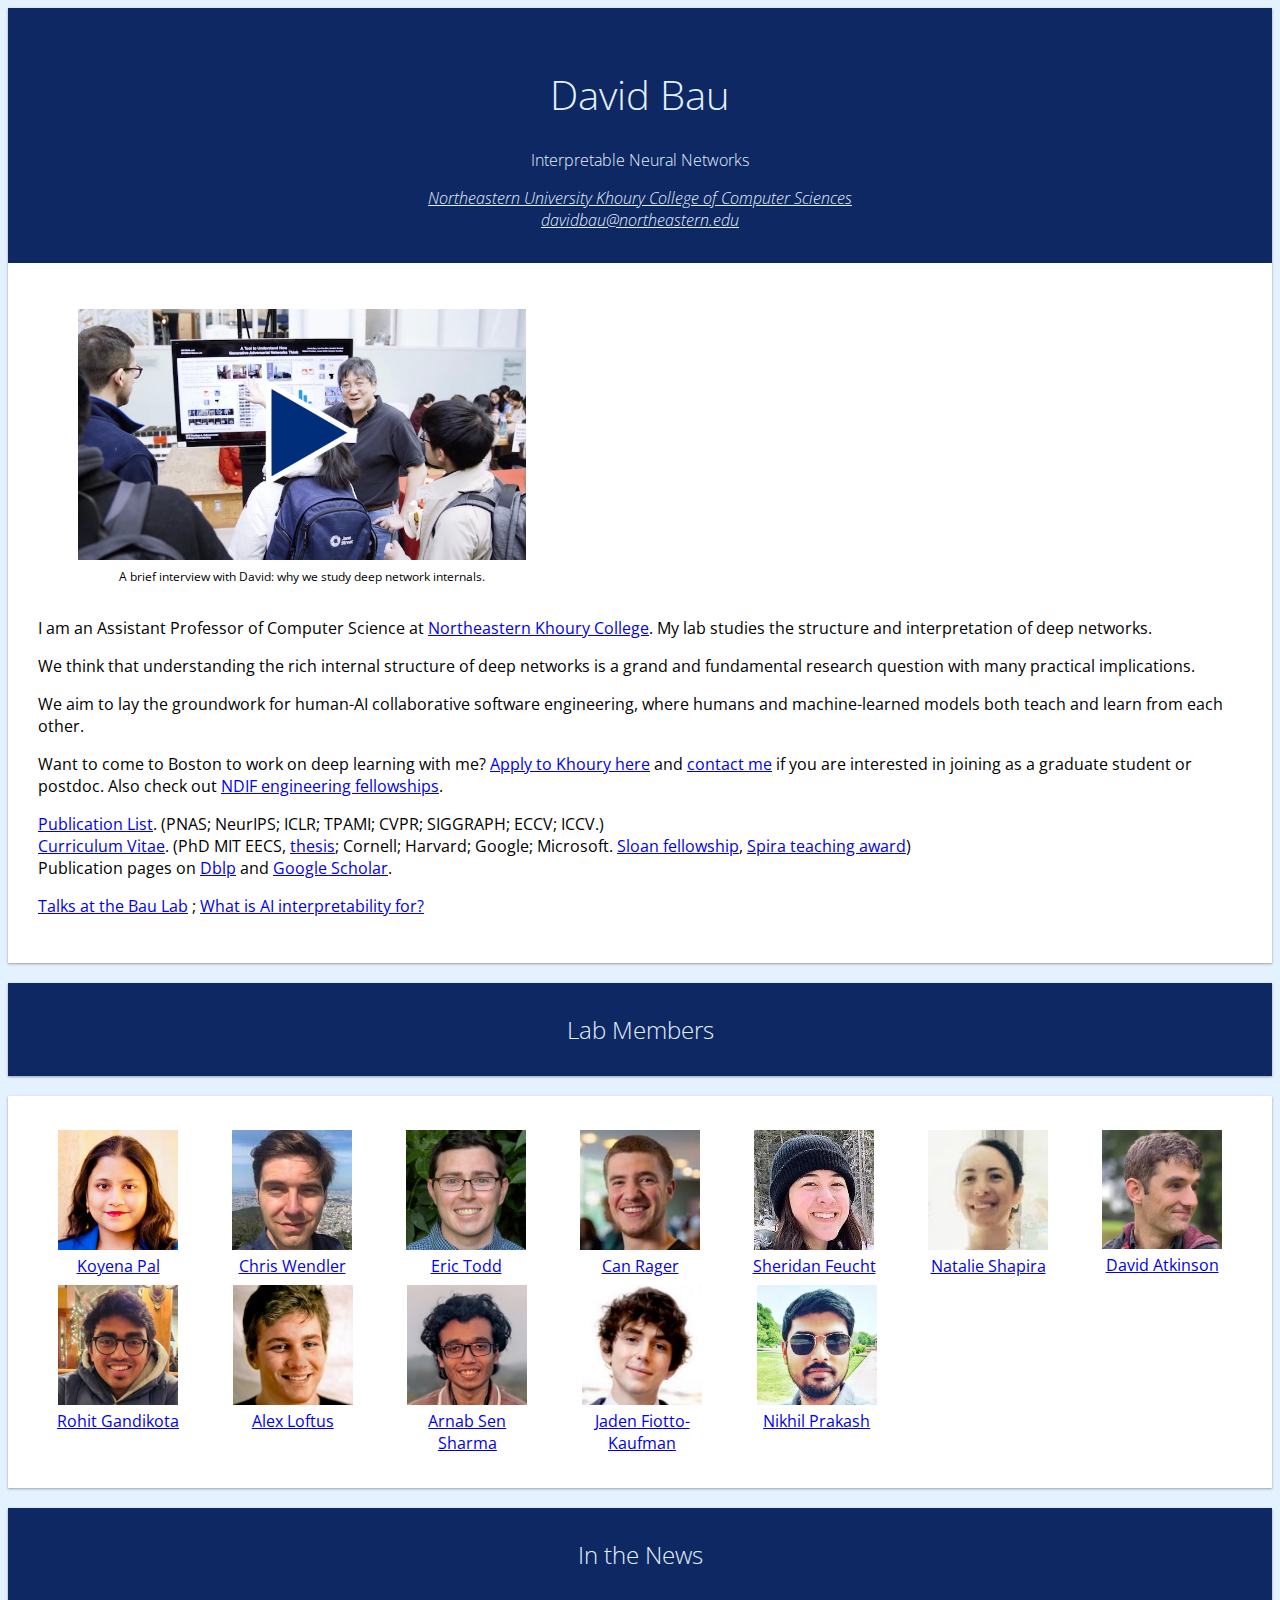
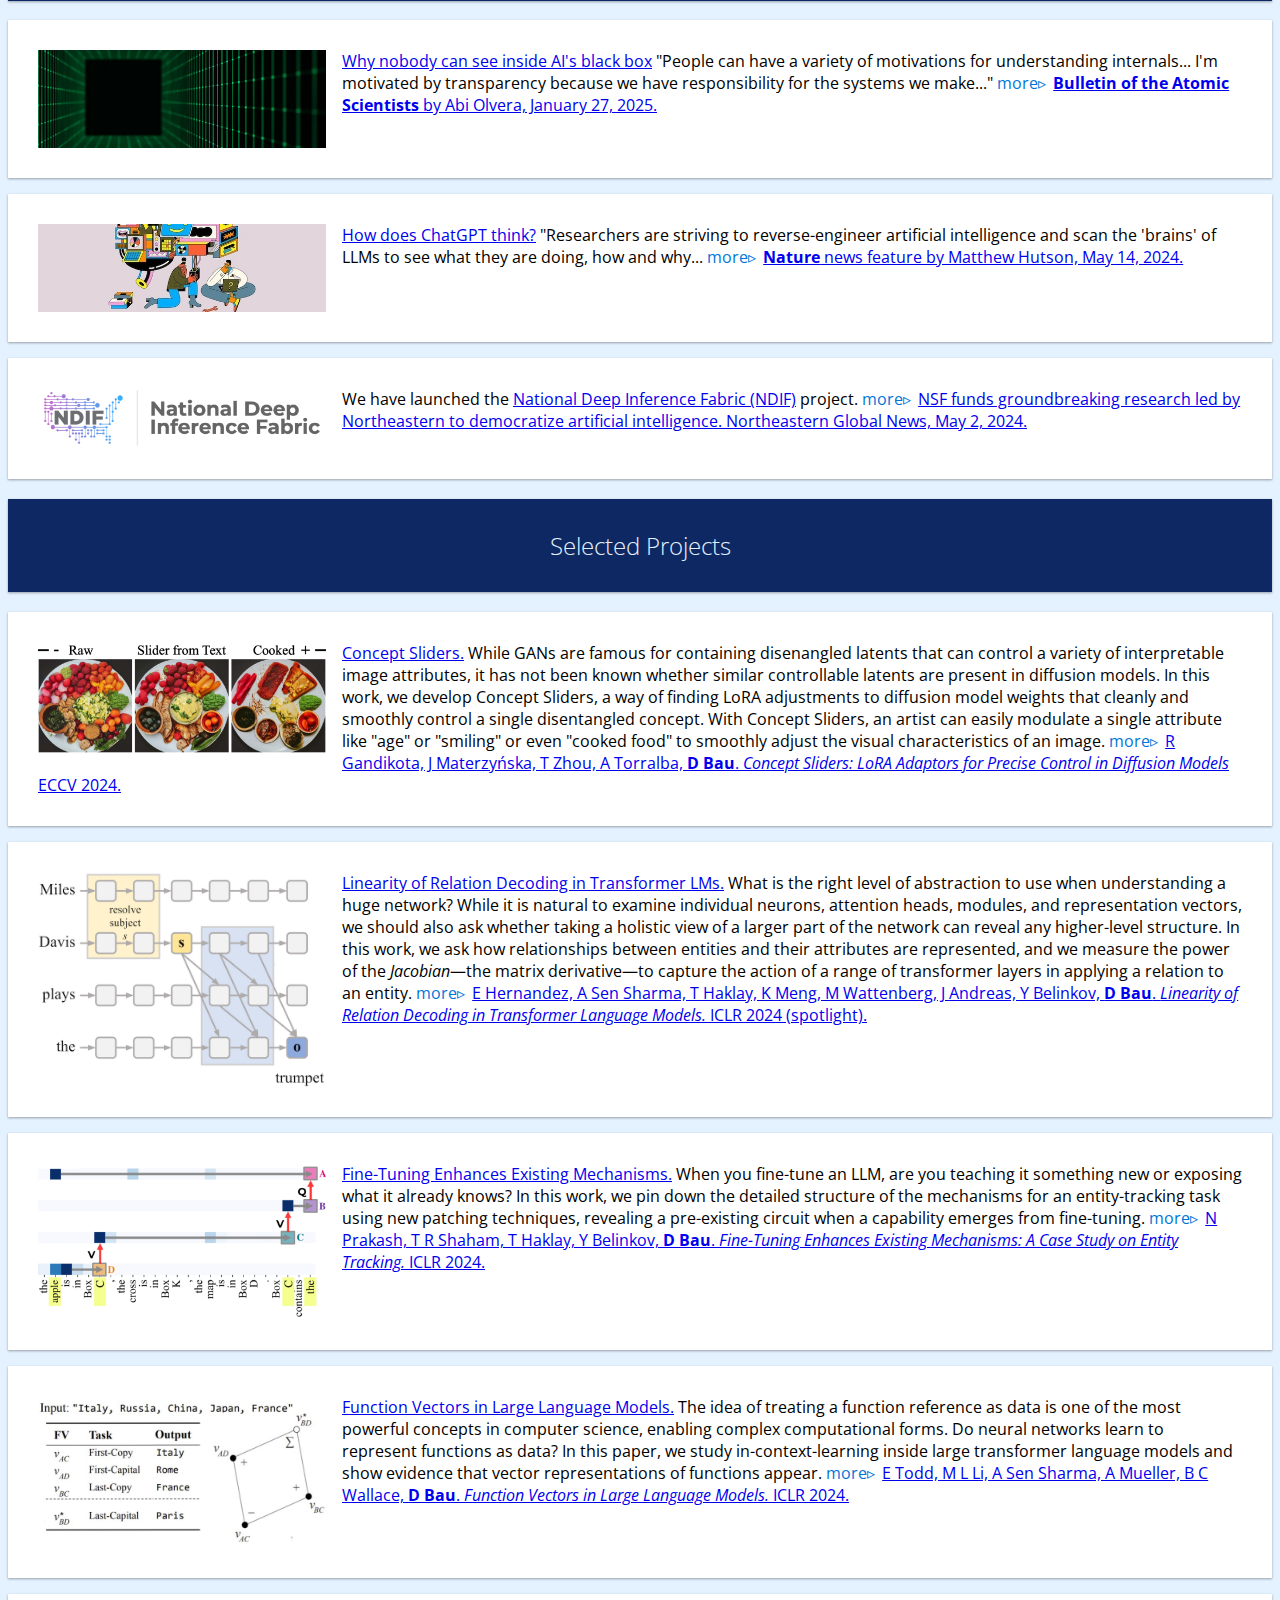
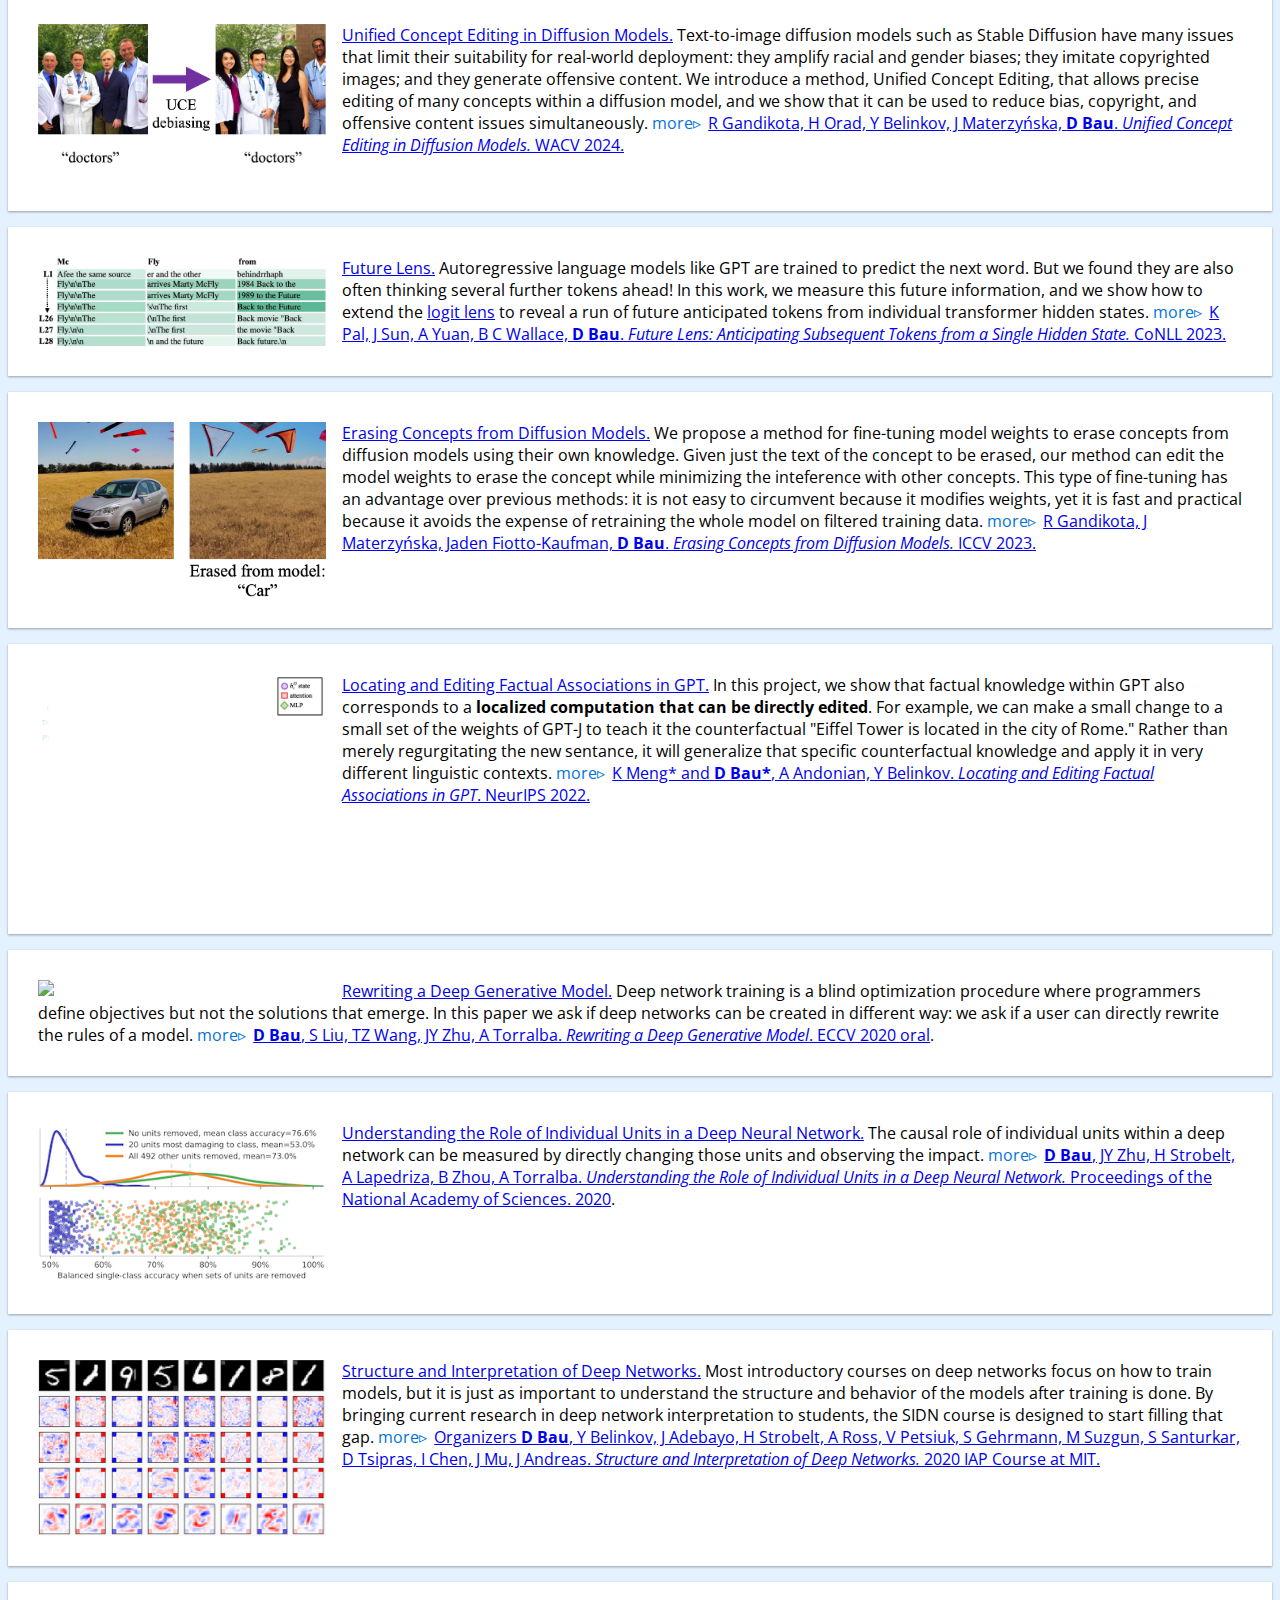
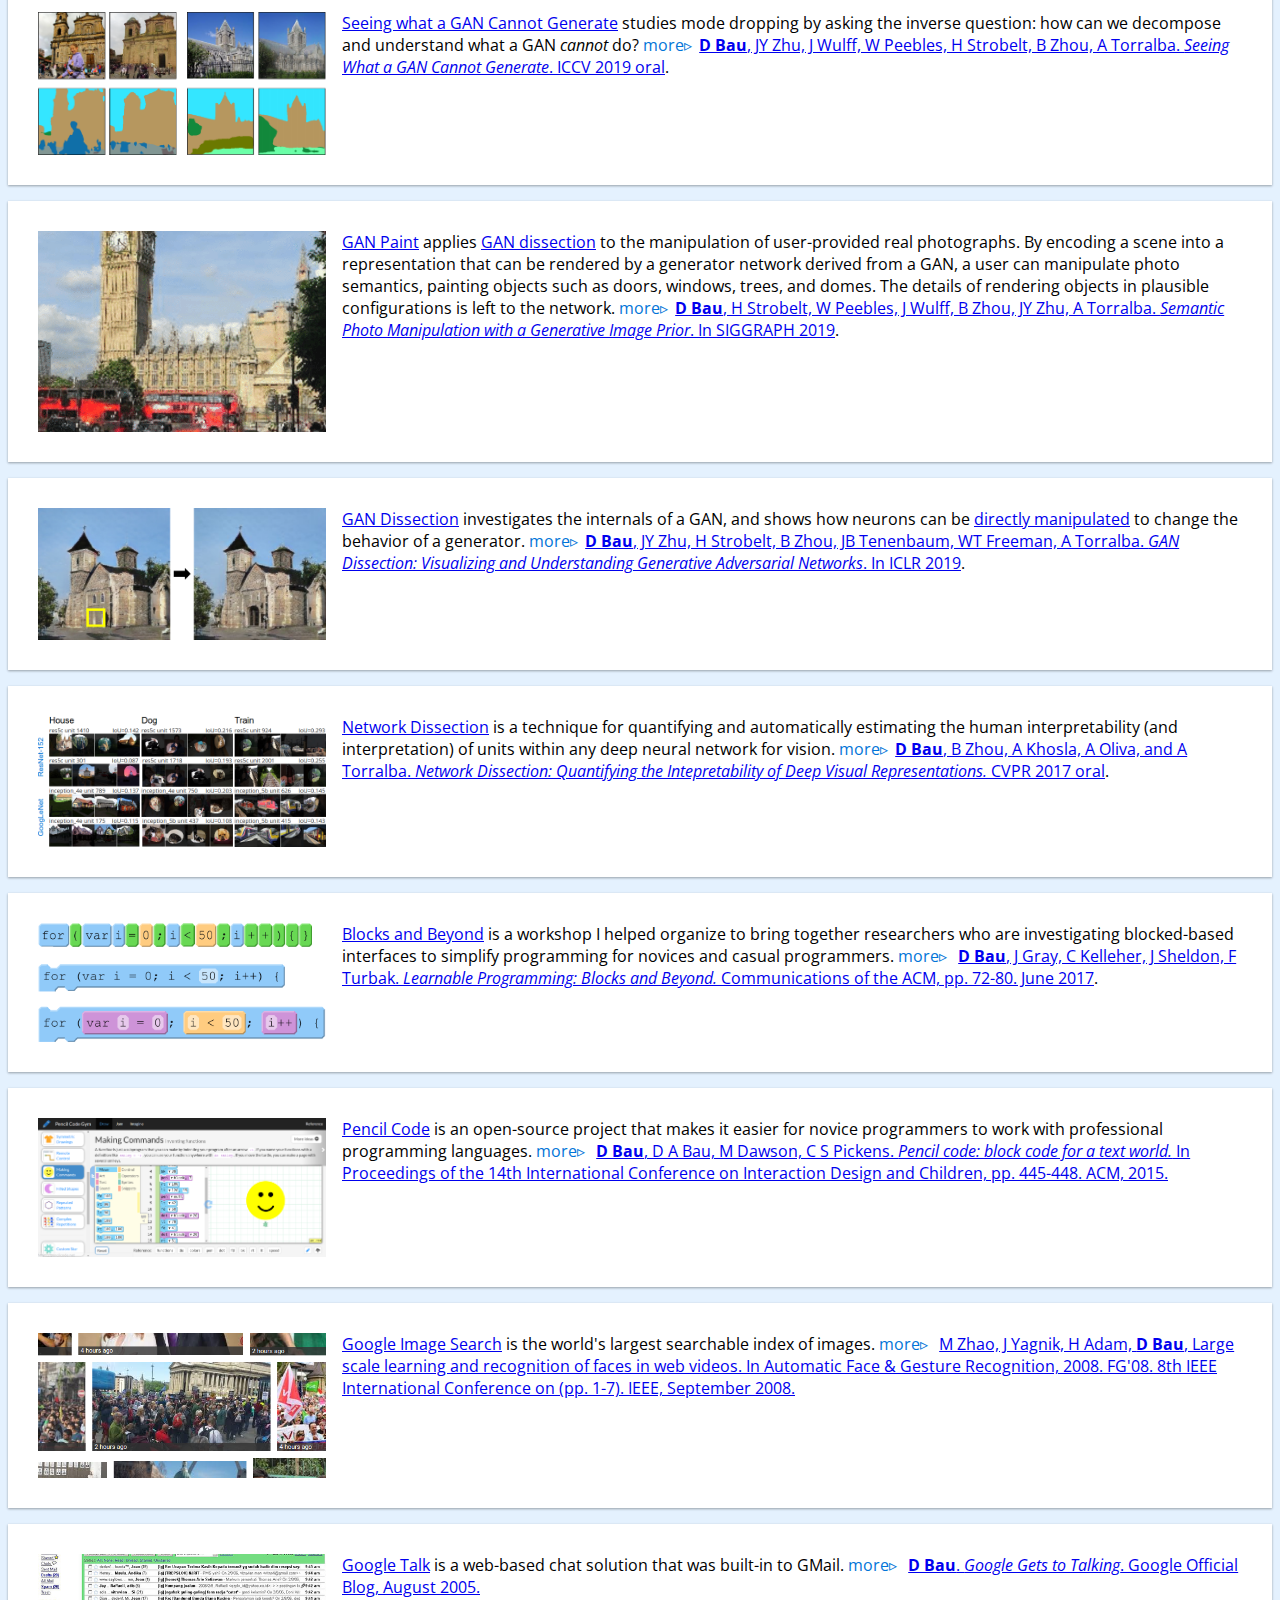
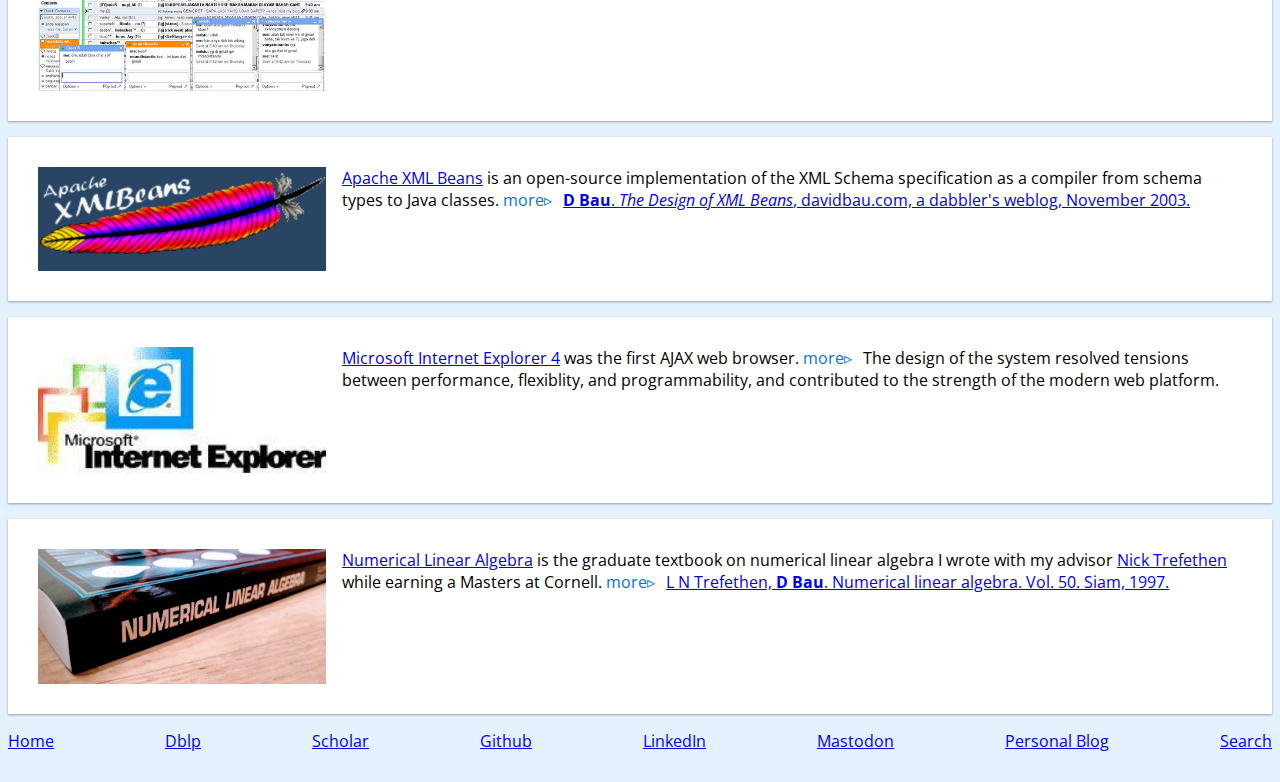
==== commit db3fbaac: "Collapse images." ====
--- a/public/index.html
+++ b/public/index.html
@@ -104,6 +104,9 @@
 .collapse:checked + p .extra {
   font-size: 16px;
   opacity: 1;
+}
+.collapse:checked + p .extra img {
+  height: auto;
 }
 .collapse + p::after {
   content: '';
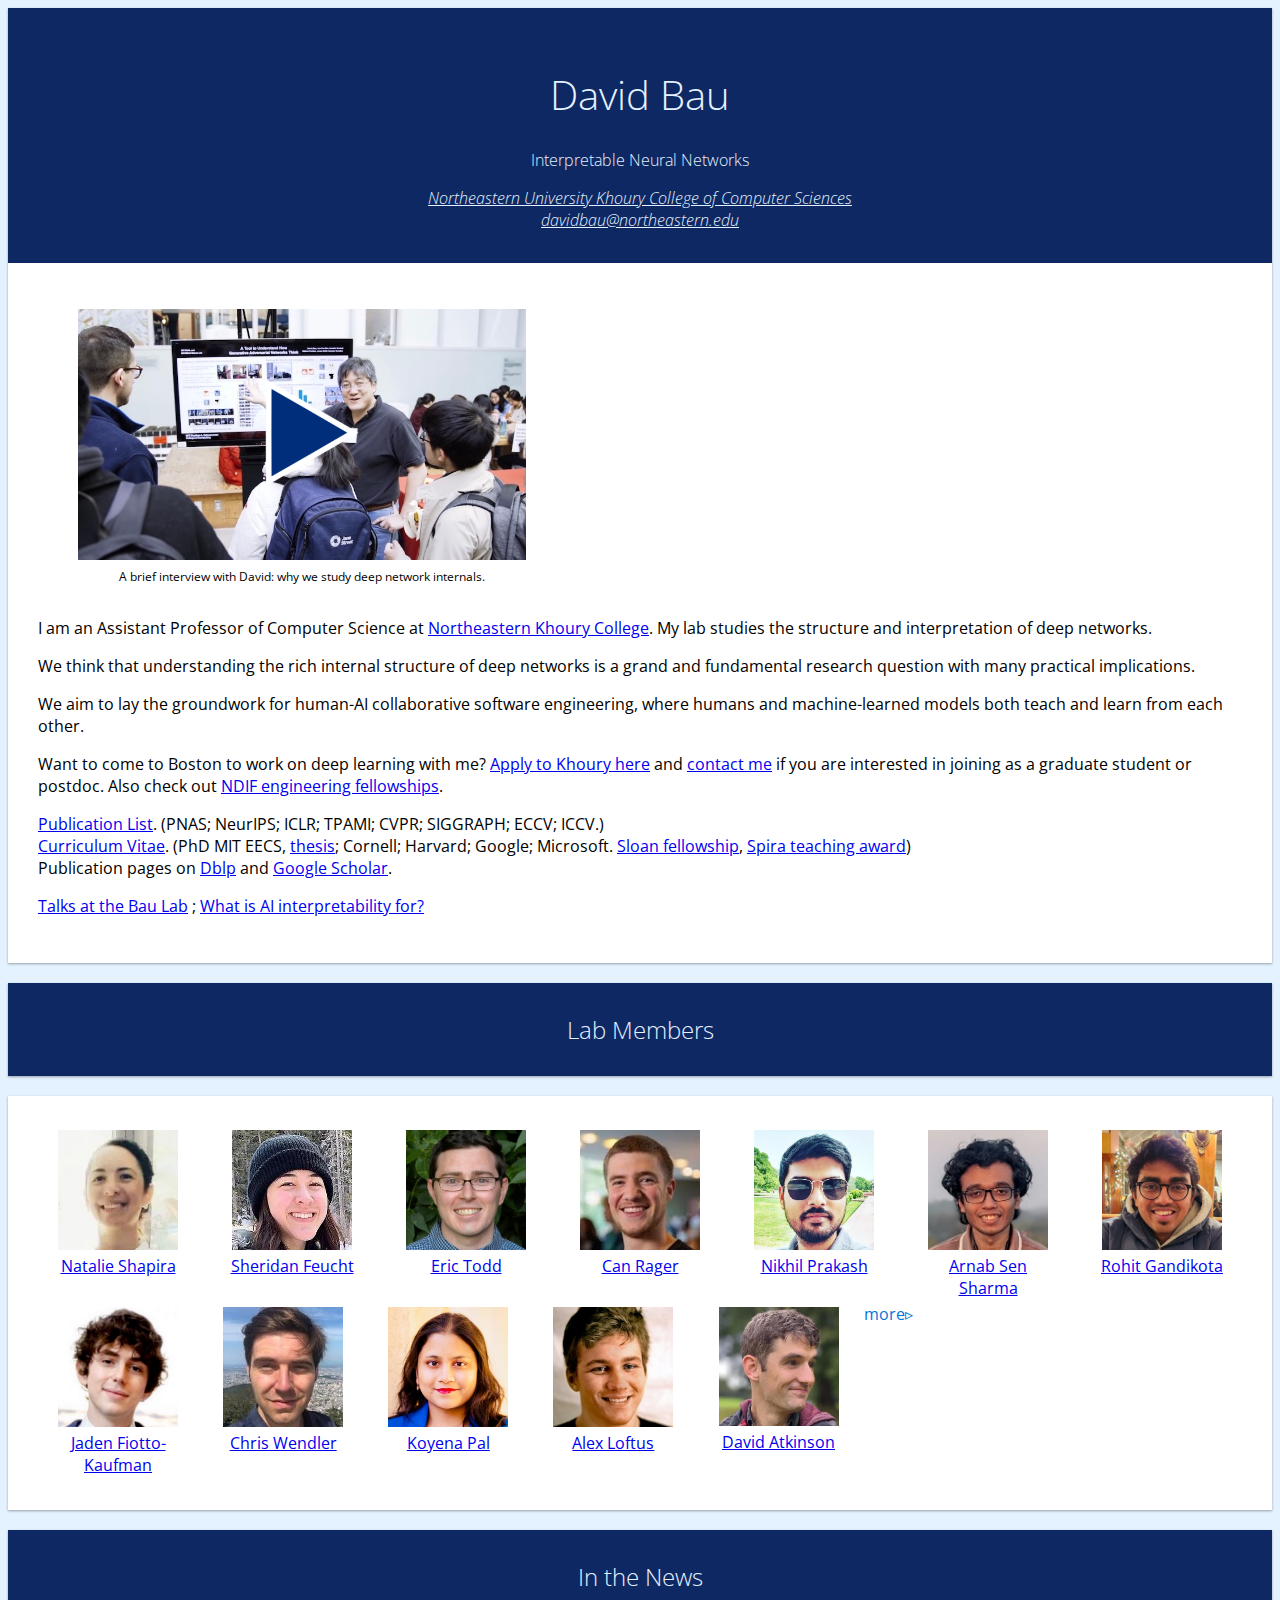
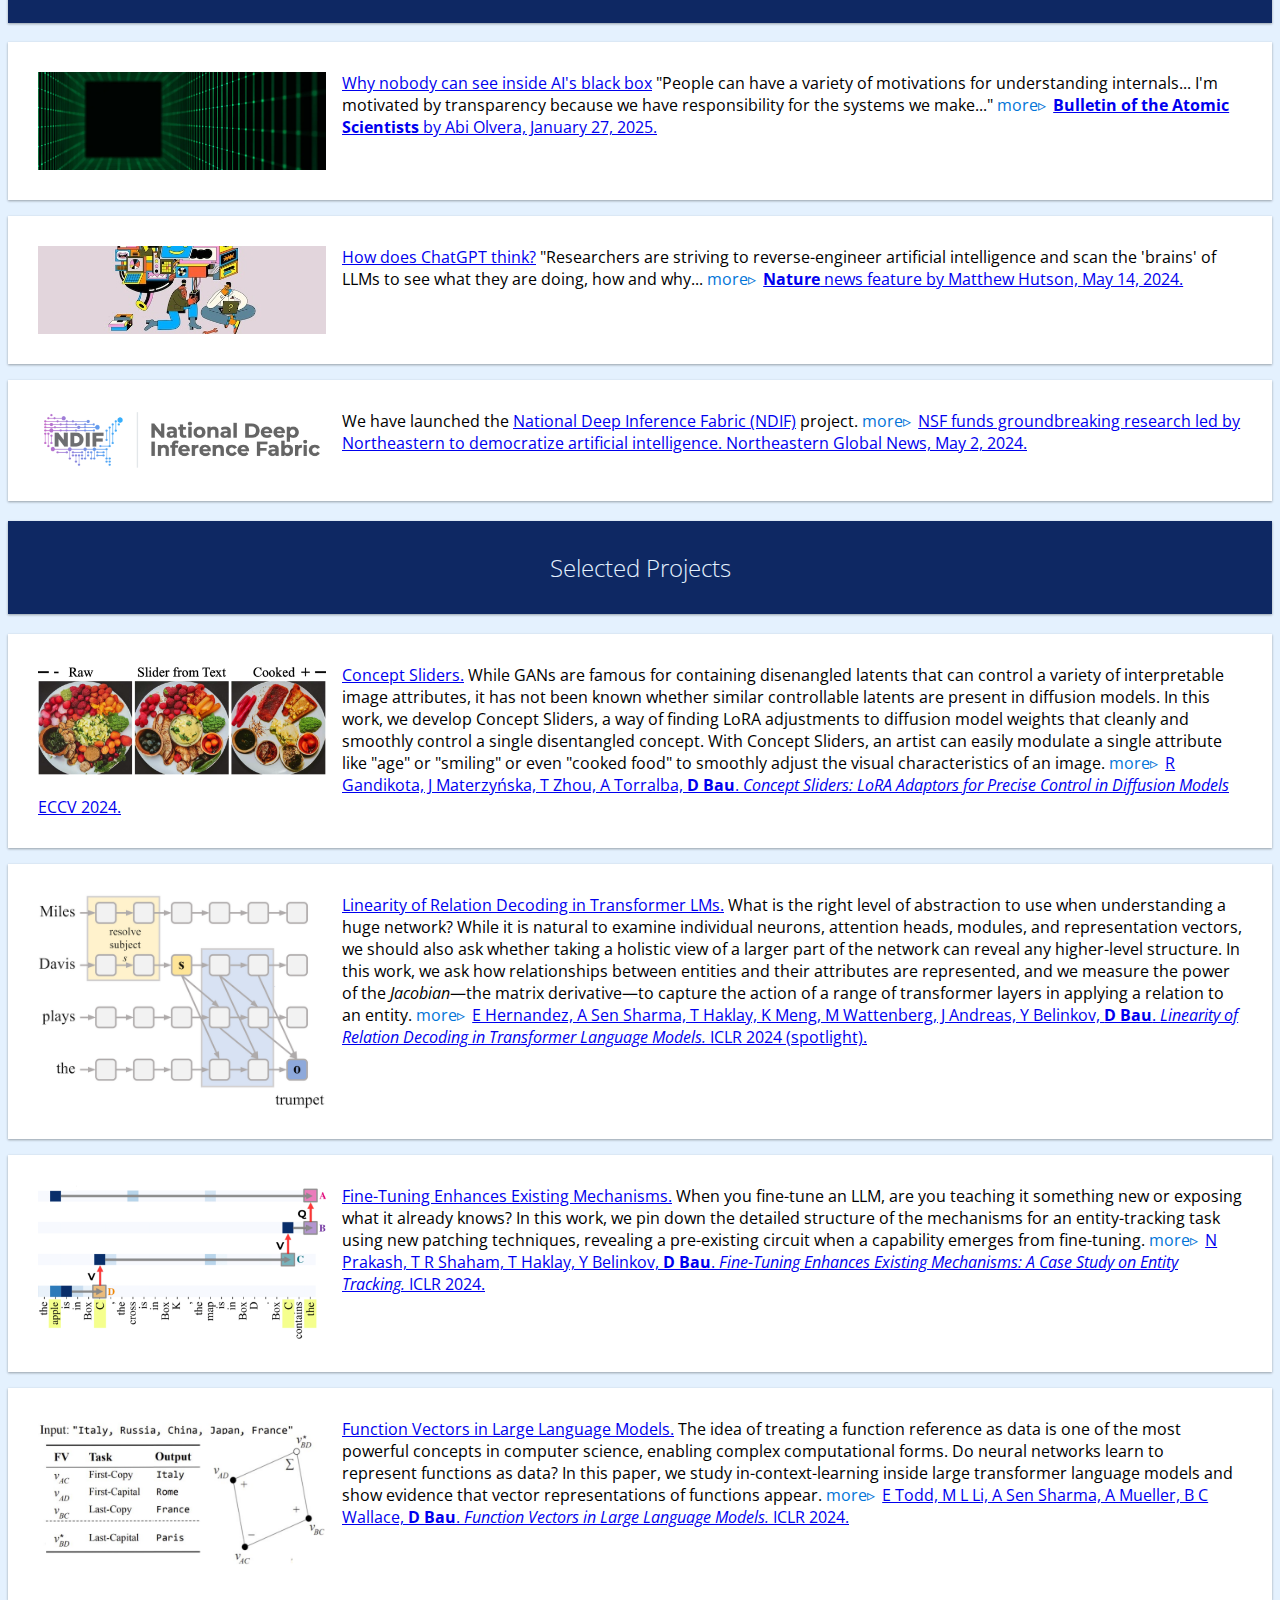
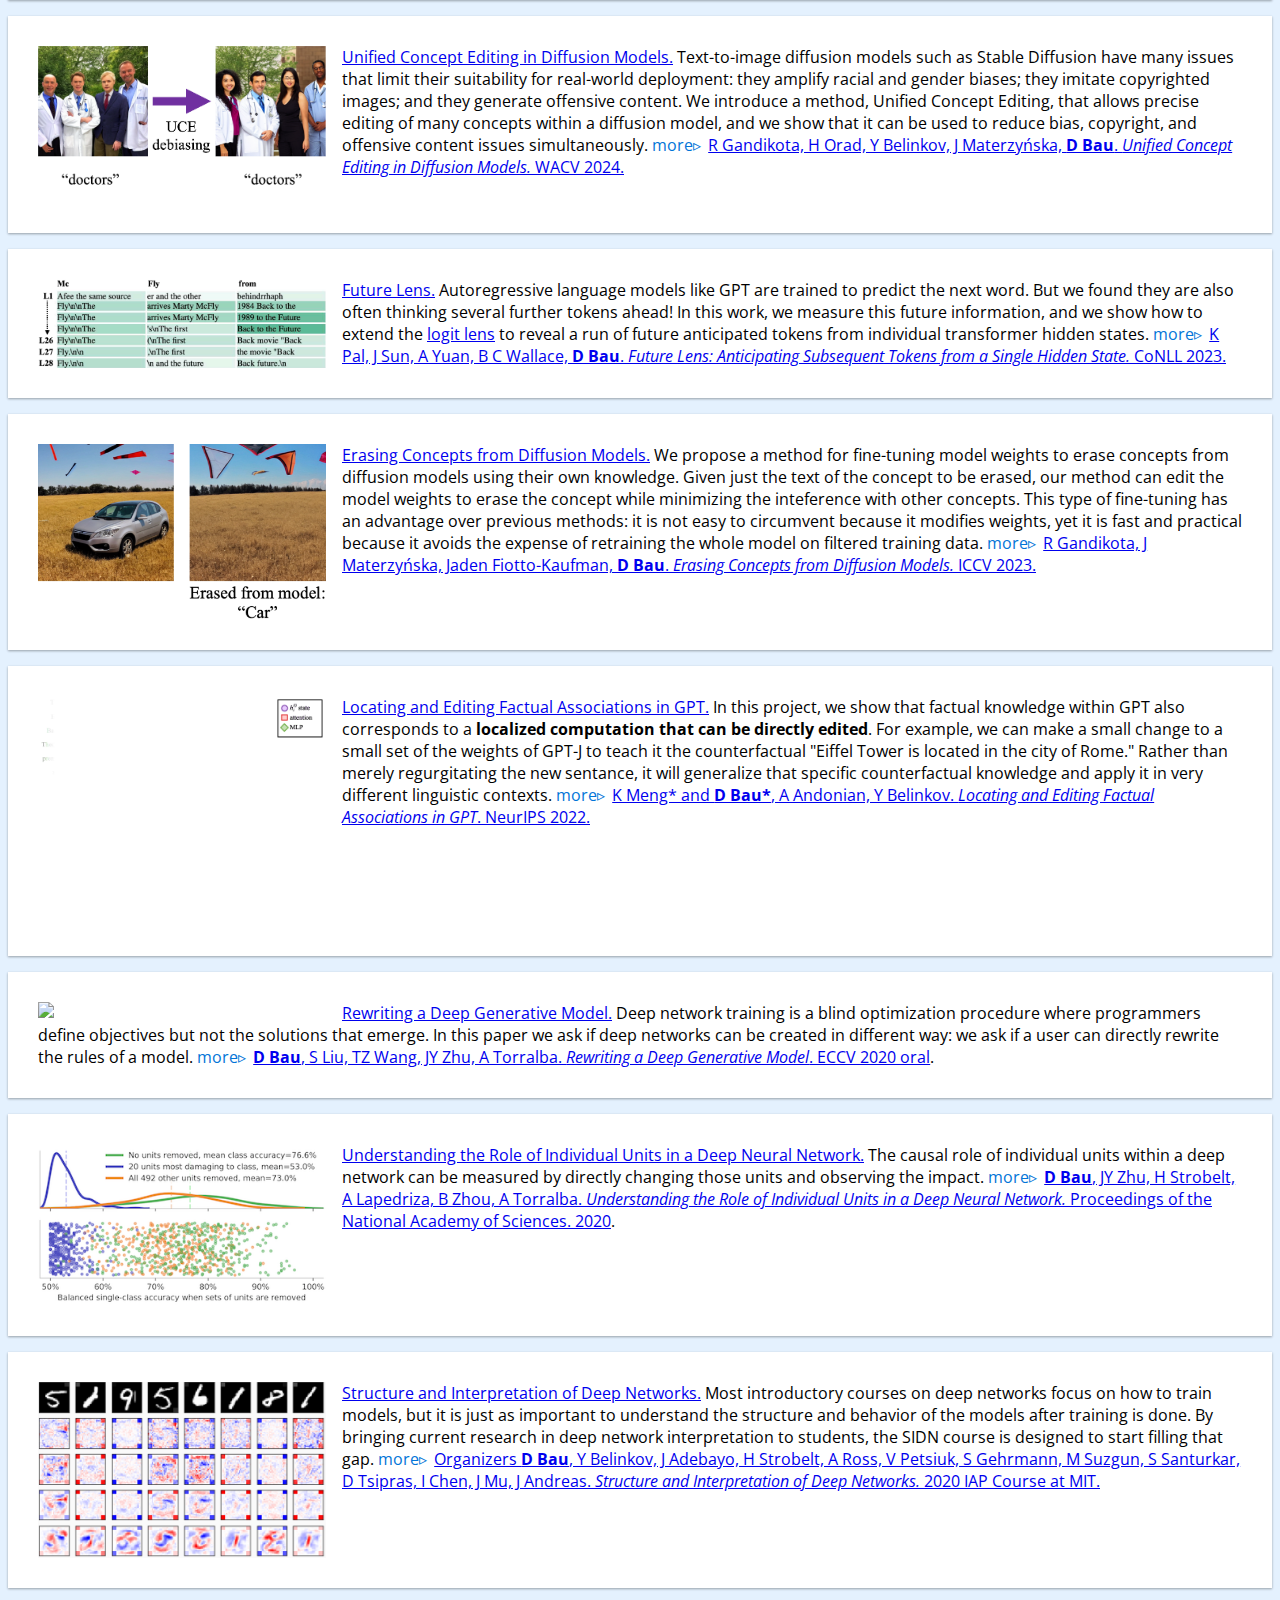
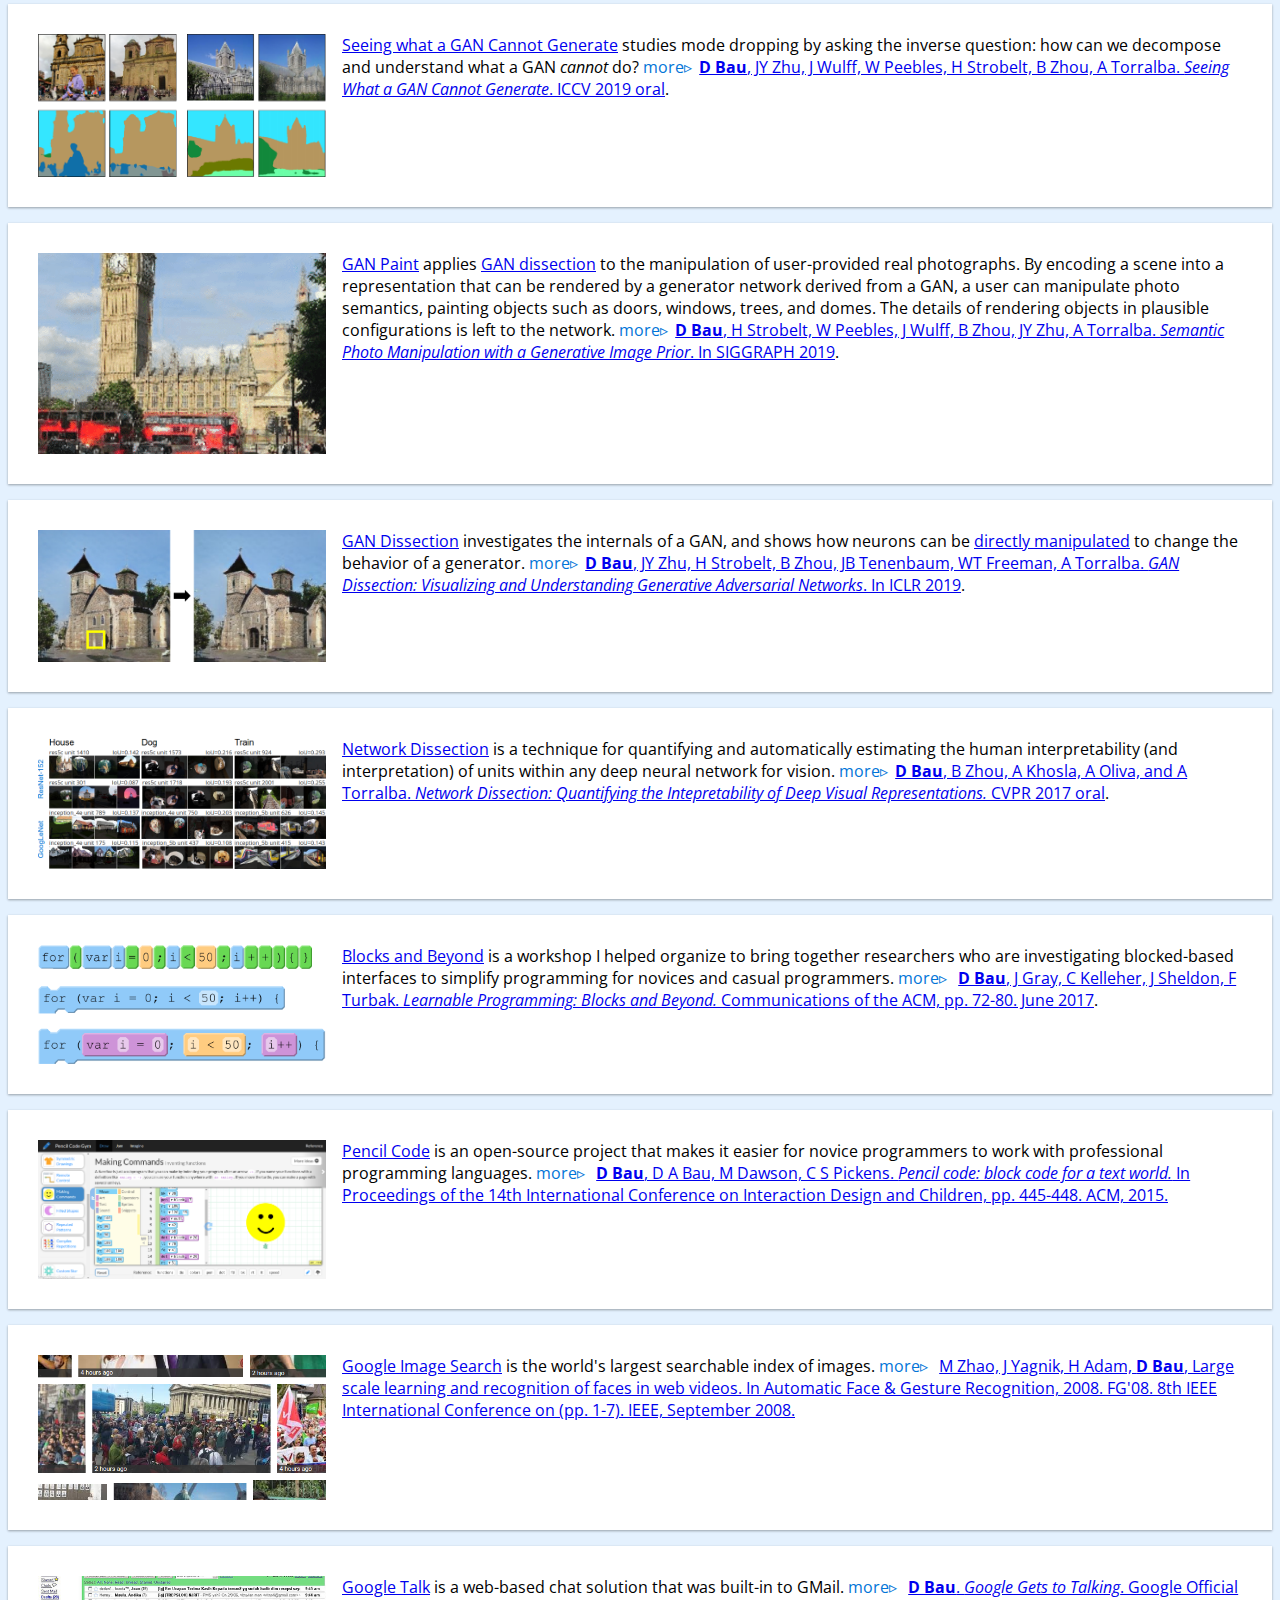
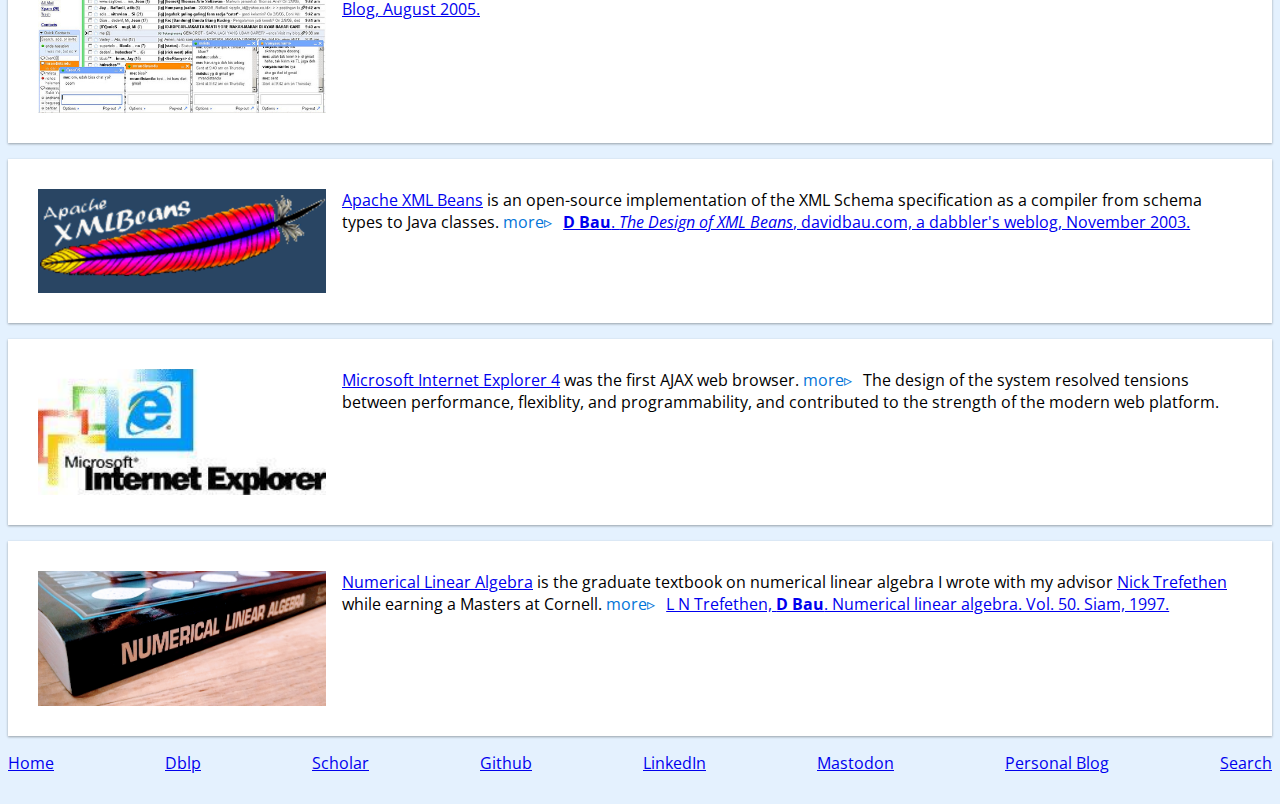
==== commit 2ad318f5: "Alumni." ====
--- a/public/index.html
+++ b/public/index.html
@@ -78,6 +78,9 @@
   cursor: pointer;
   transition: font-size 0.2s;
 }
+.collapse + p .people .more::before {
+  content: 'alumni\25B9';
+}
 .collapse + p:hover .more::before {
   color: seagreen;
 }
@@ -97,16 +100,22 @@
   opacity: 0;
   transition: opacity 0.5s, font-size 0.2s;
 }
+.collapse:checked + p .extra {
+  font-size: 16px;
+  opacity: 1;
+}
 .collapse + p .extra img {
   height: 0;
   transition: height 0.2s;
 }
-.collapse:checked + p .extra {
-  font-size: 16px;
-  opacity: 1;
-}
 .collapse:checked + p .extra img {
   height: auto;
+}
+.collapse + p .people .extra a[href] {
+  padding: 0;
+}
+.collapse:checked + p .people .extra a[href] {
+  padding: 4px;
 }
 .collapse + p::after {
   content: '';
@@ -356,6 +365,7 @@
 Alex Loftus
 </a>
 </span>
+<span class="more"></span>
 <span class="extra">
 <a href="https://aaronmueller.github.io/">
 <img src="people/aaron.jpg">
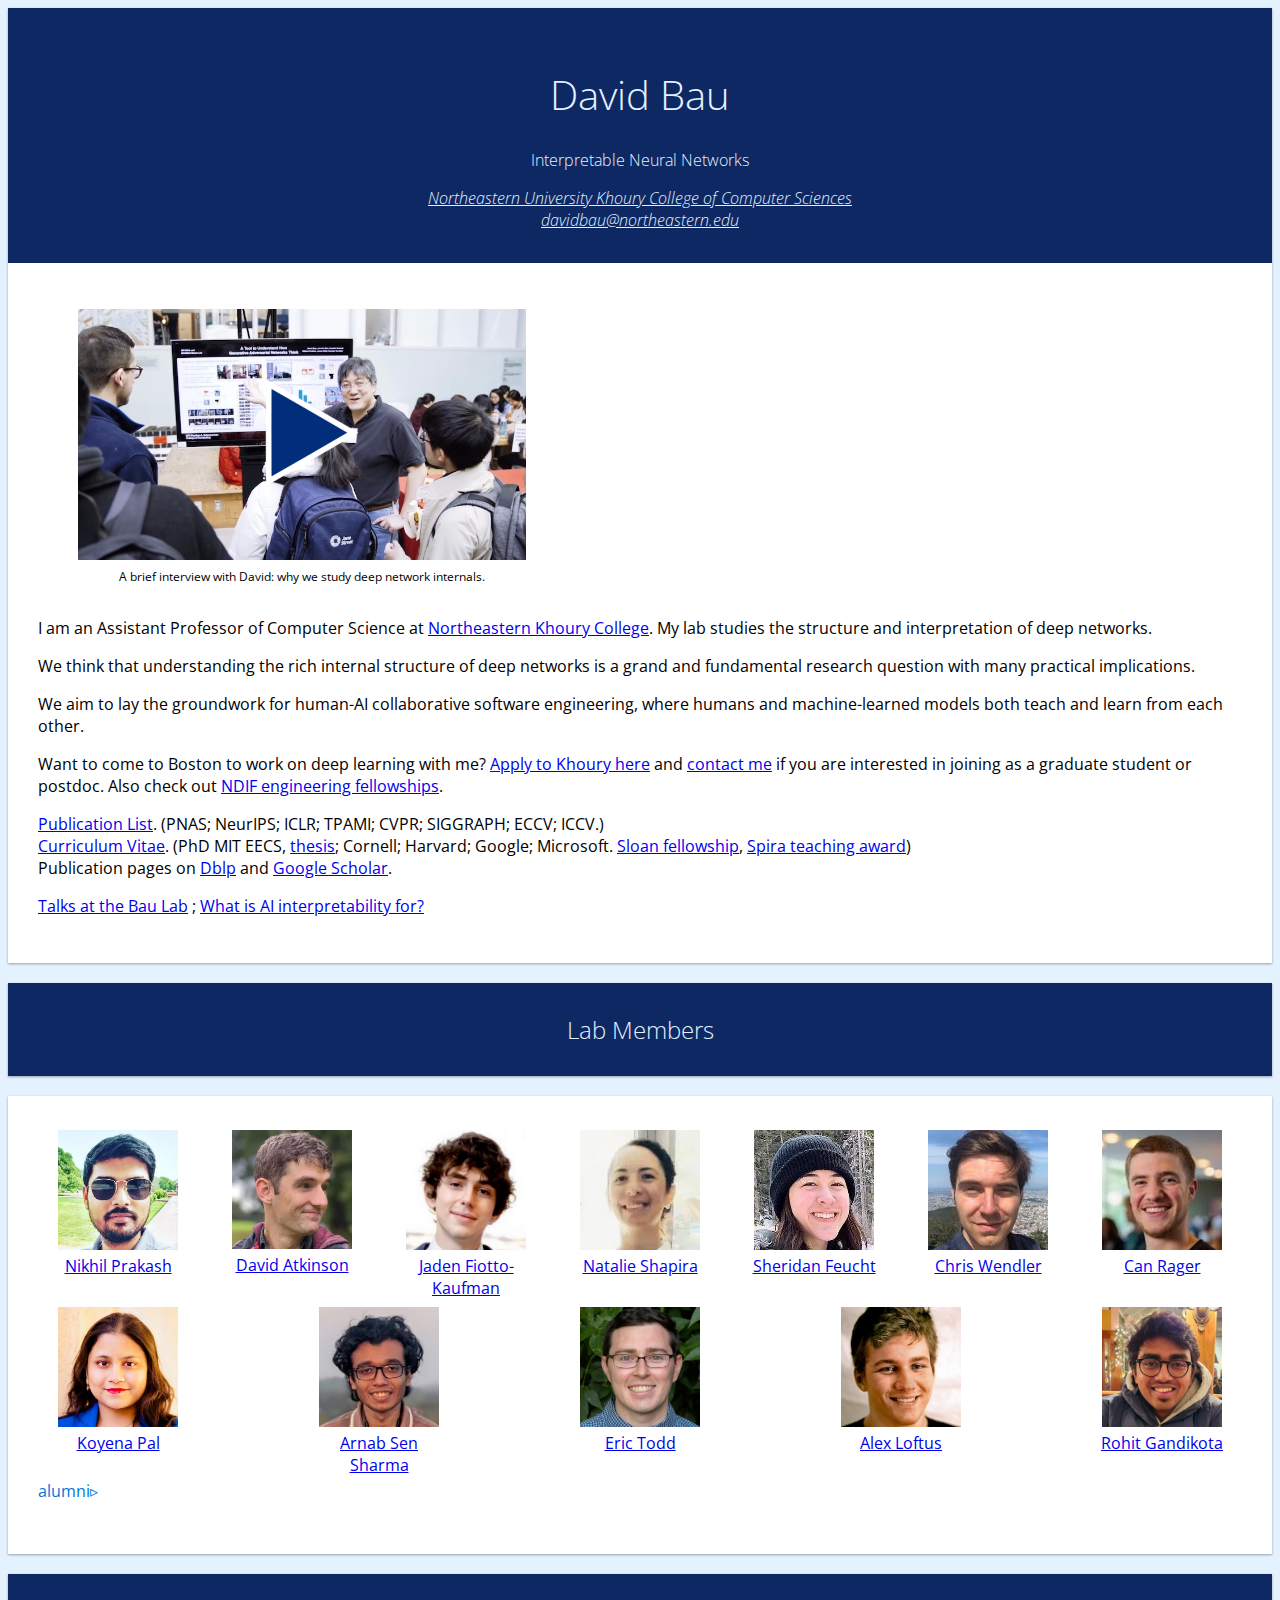
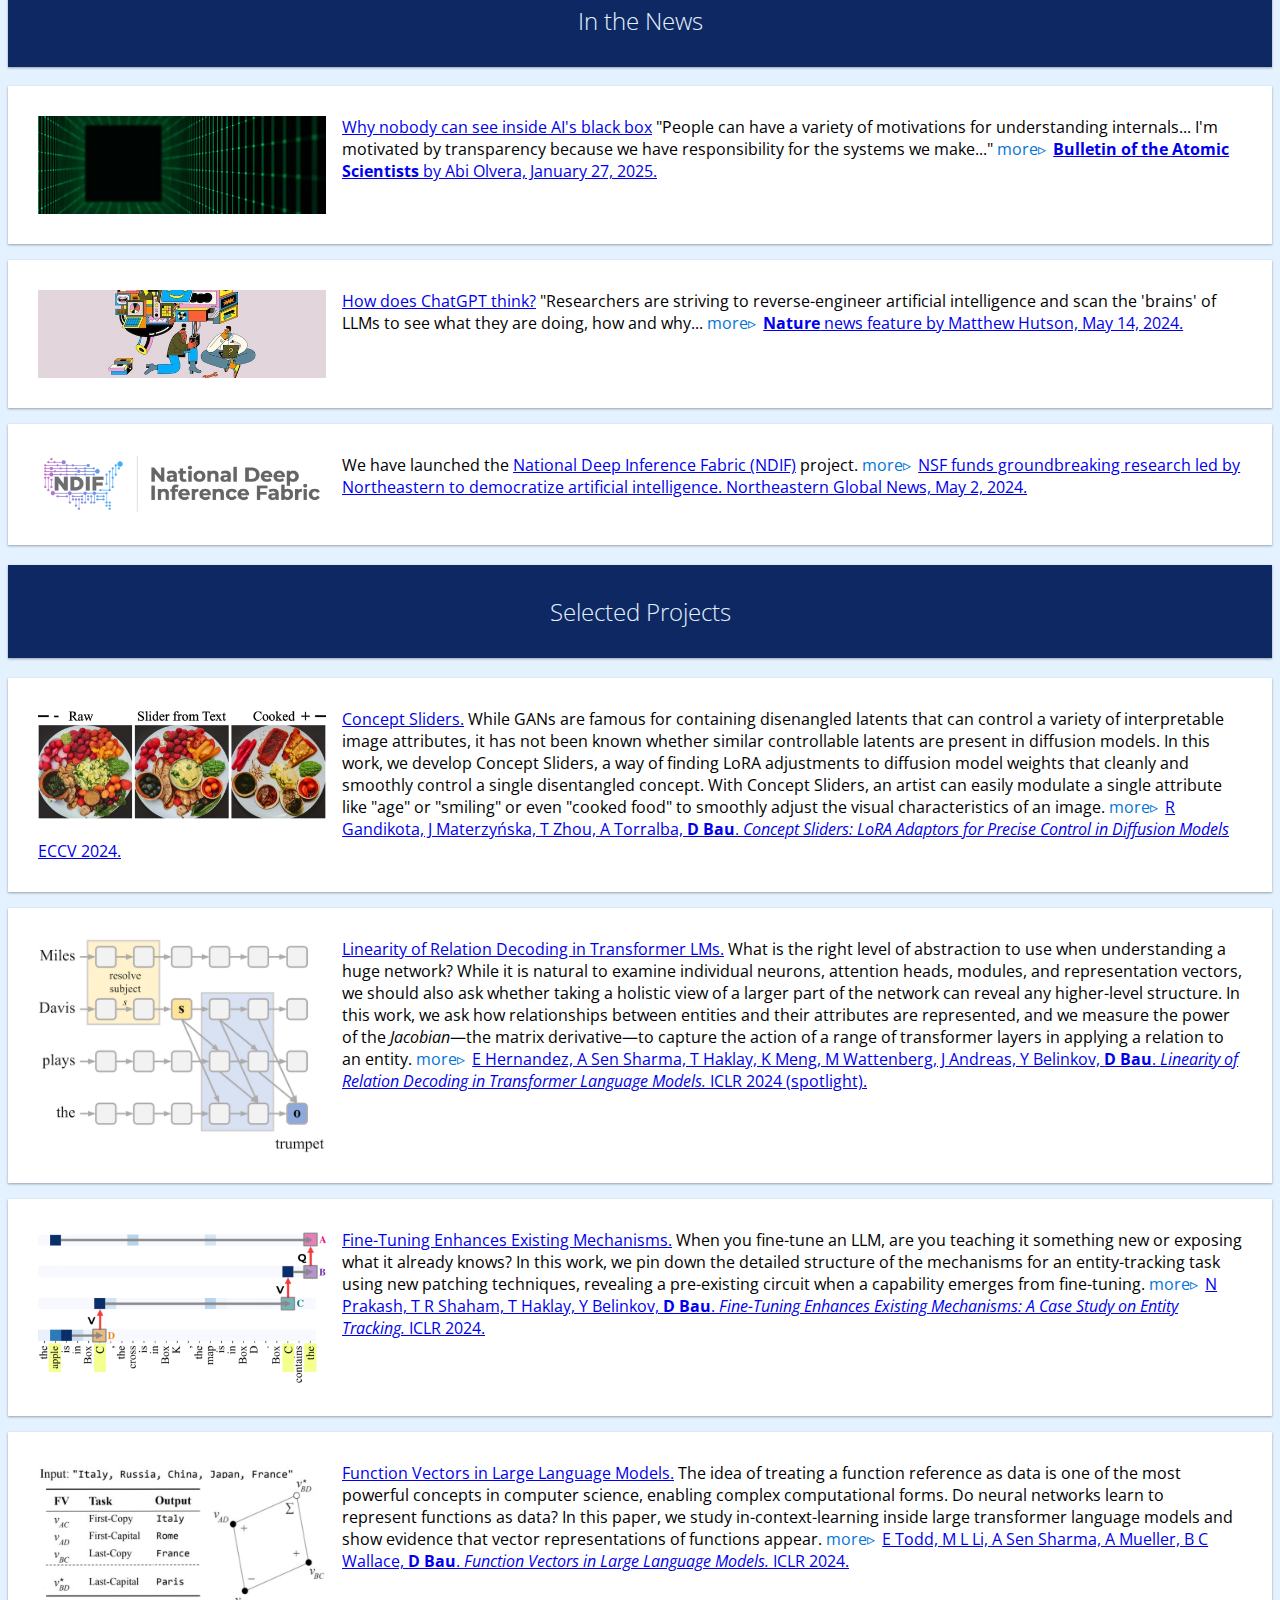
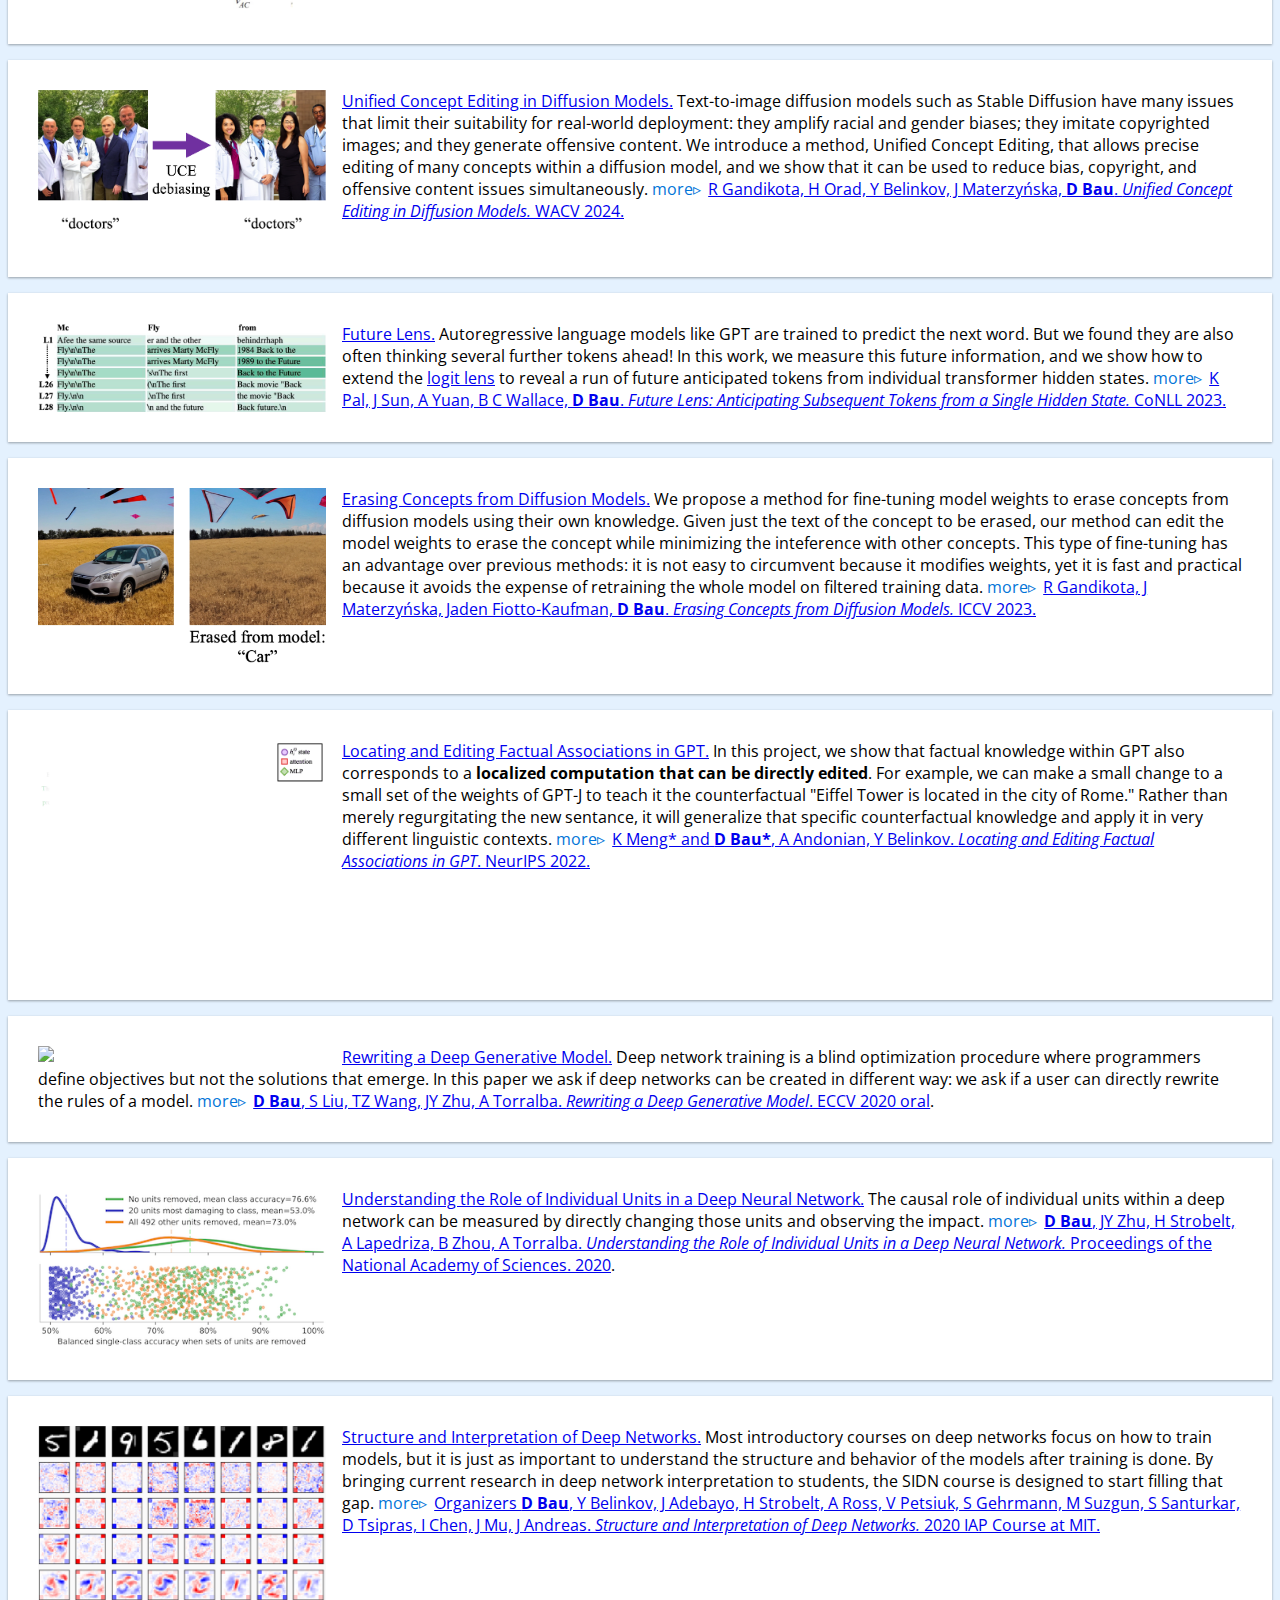
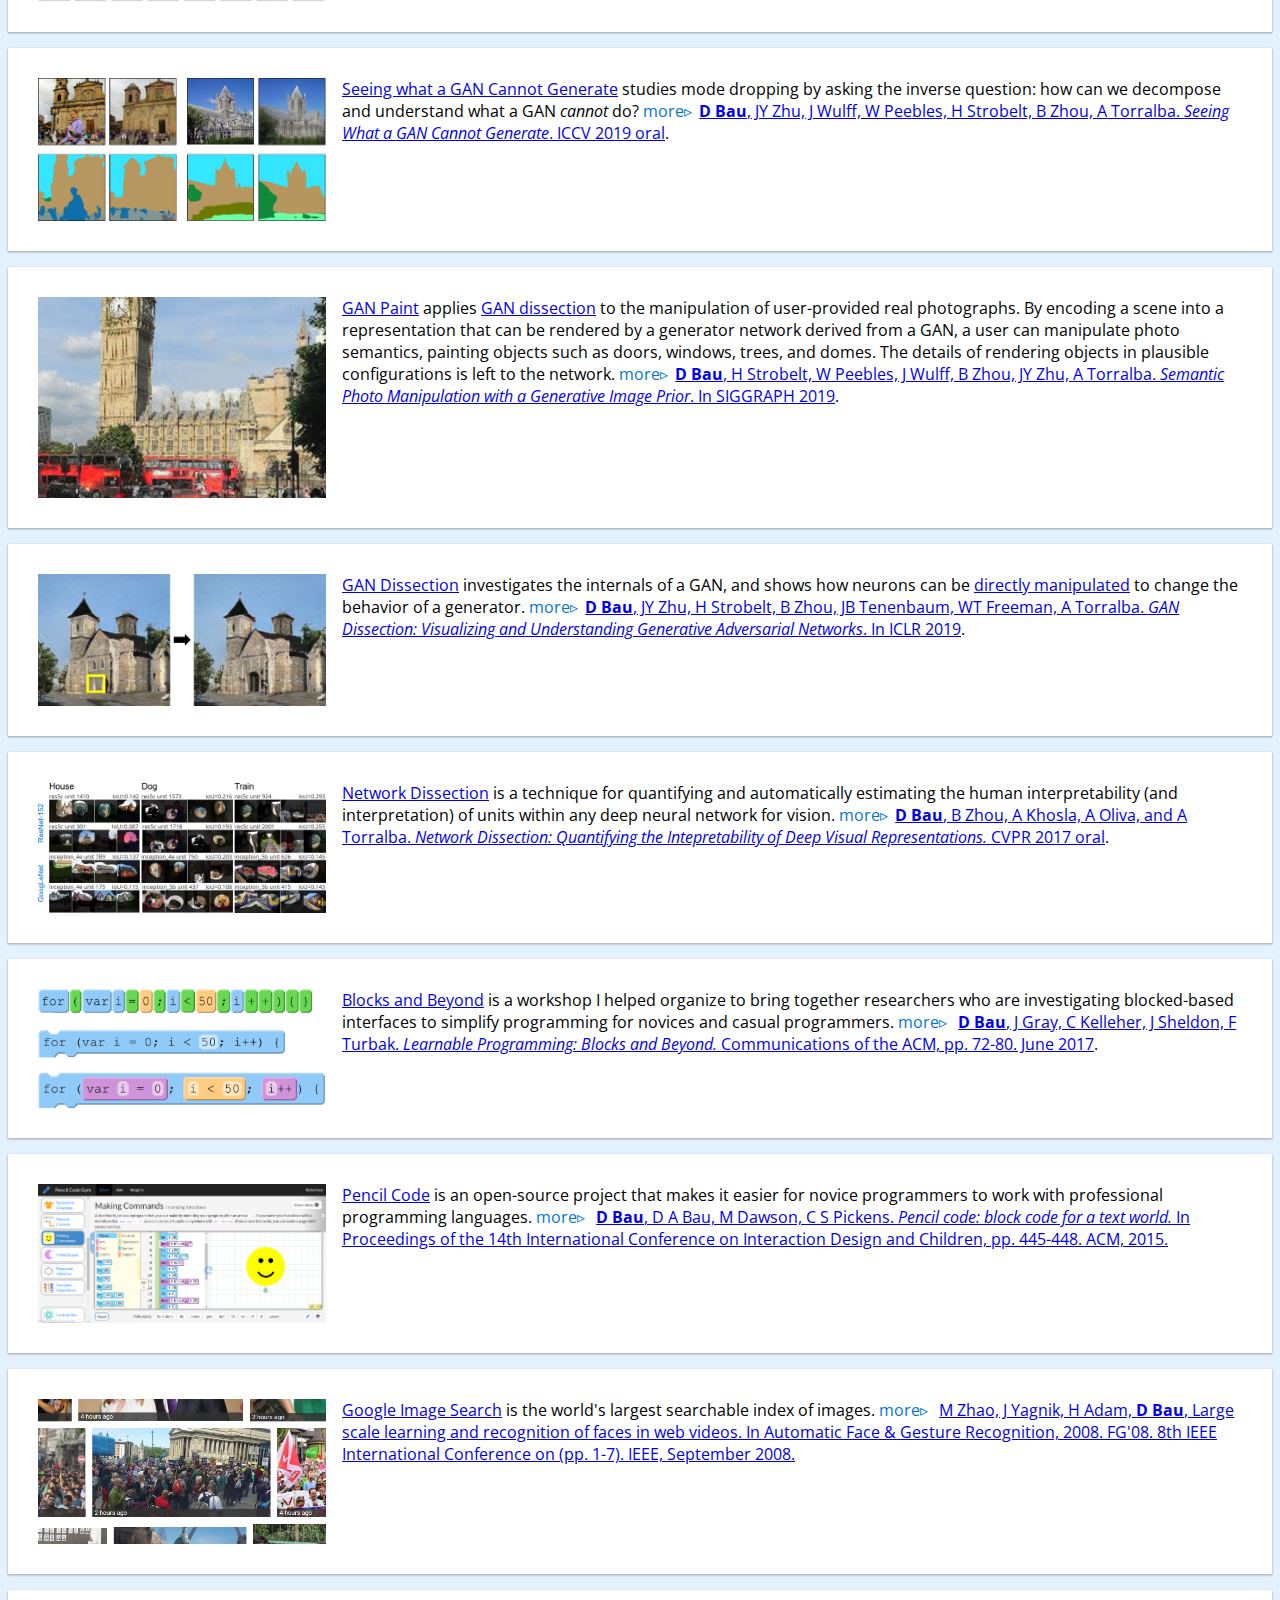
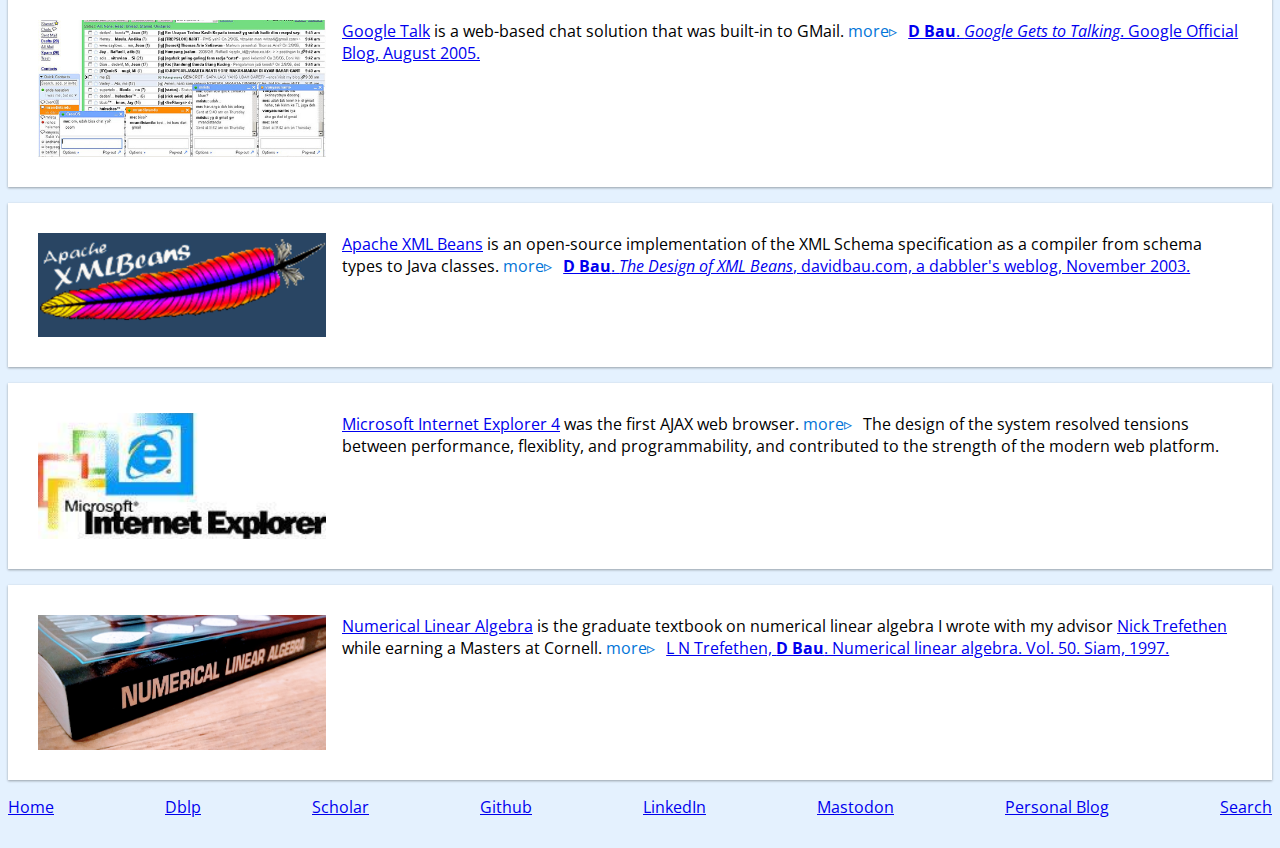
==== commit df59d634: "Alumni." ====
--- a/public/index.html
+++ b/public/index.html
@@ -78,7 +78,8 @@
   cursor: pointer;
   transition: font-size 0.2s;
 }
-.collapse + p .people .more::before {
+.collapse + p.people .more::before {
+  display: block;
   content: 'alumni\25B9';
 }
 .collapse + p:hover .more::before {
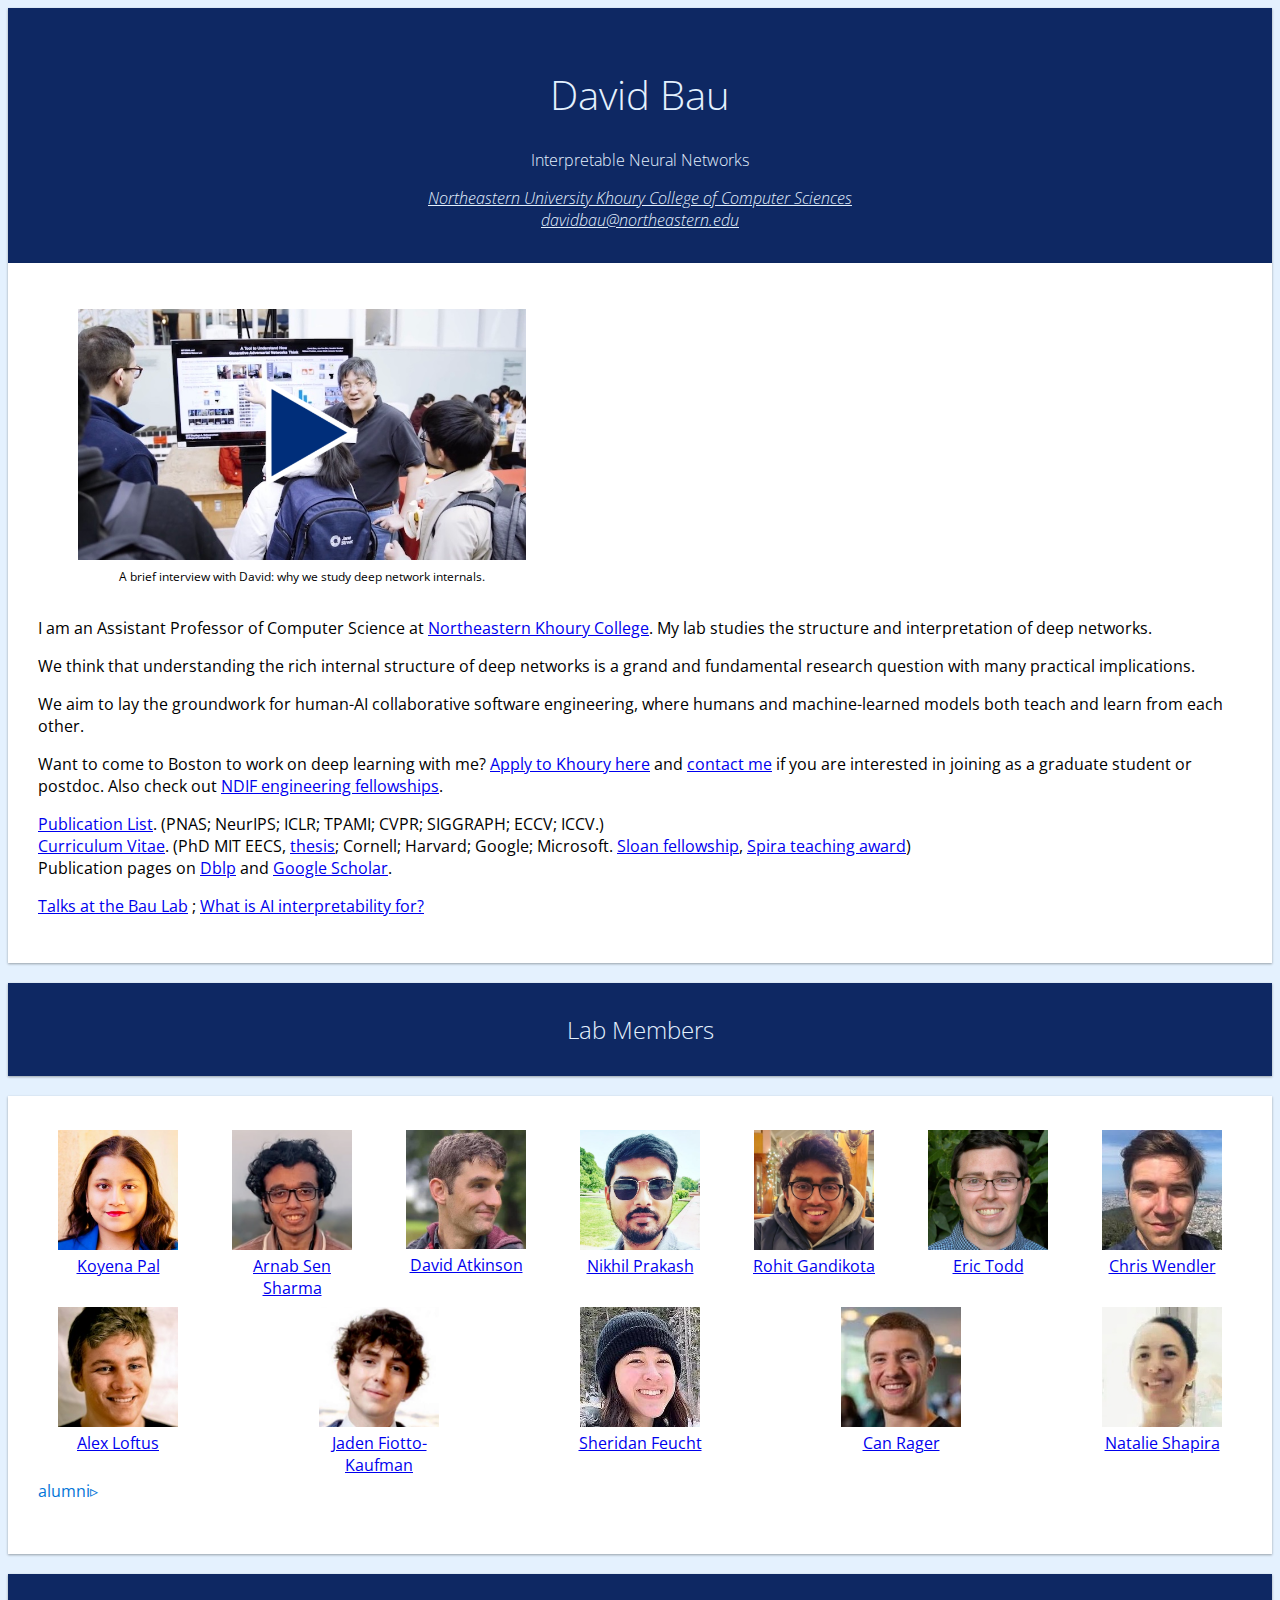
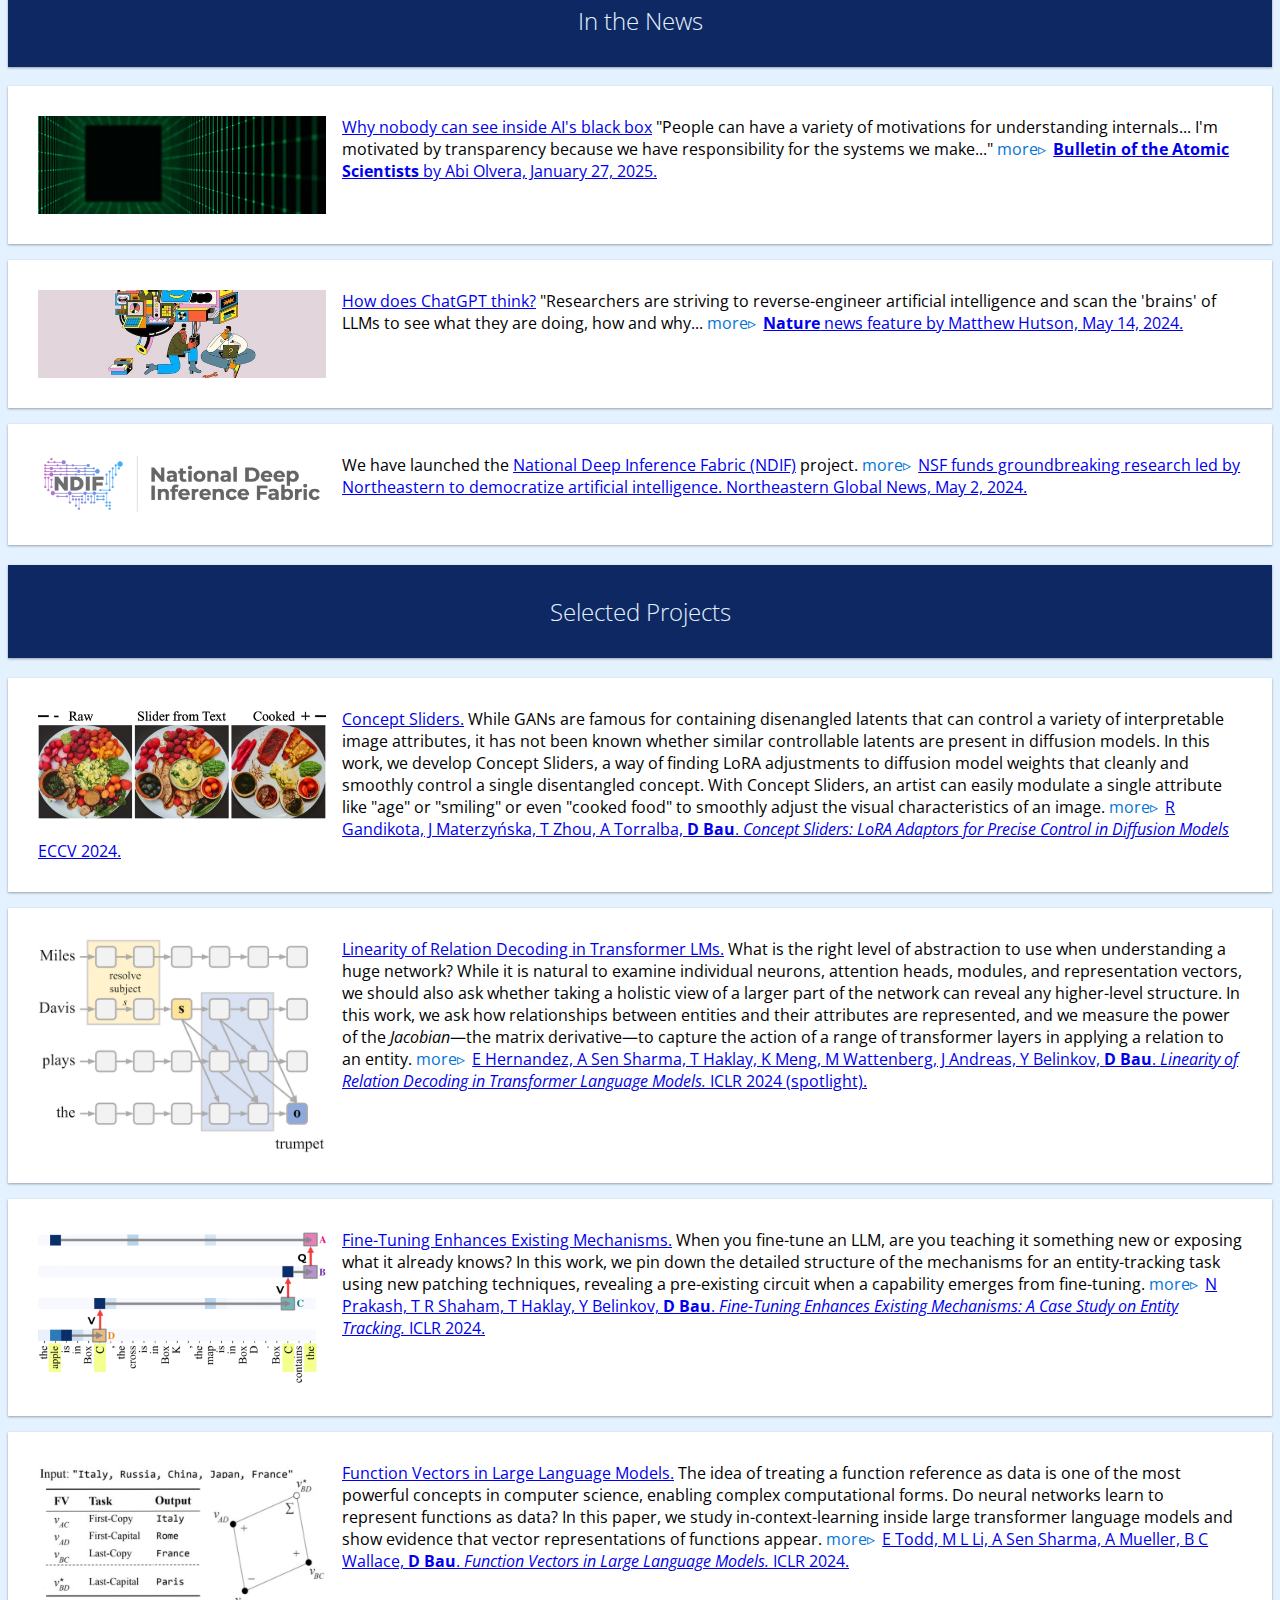
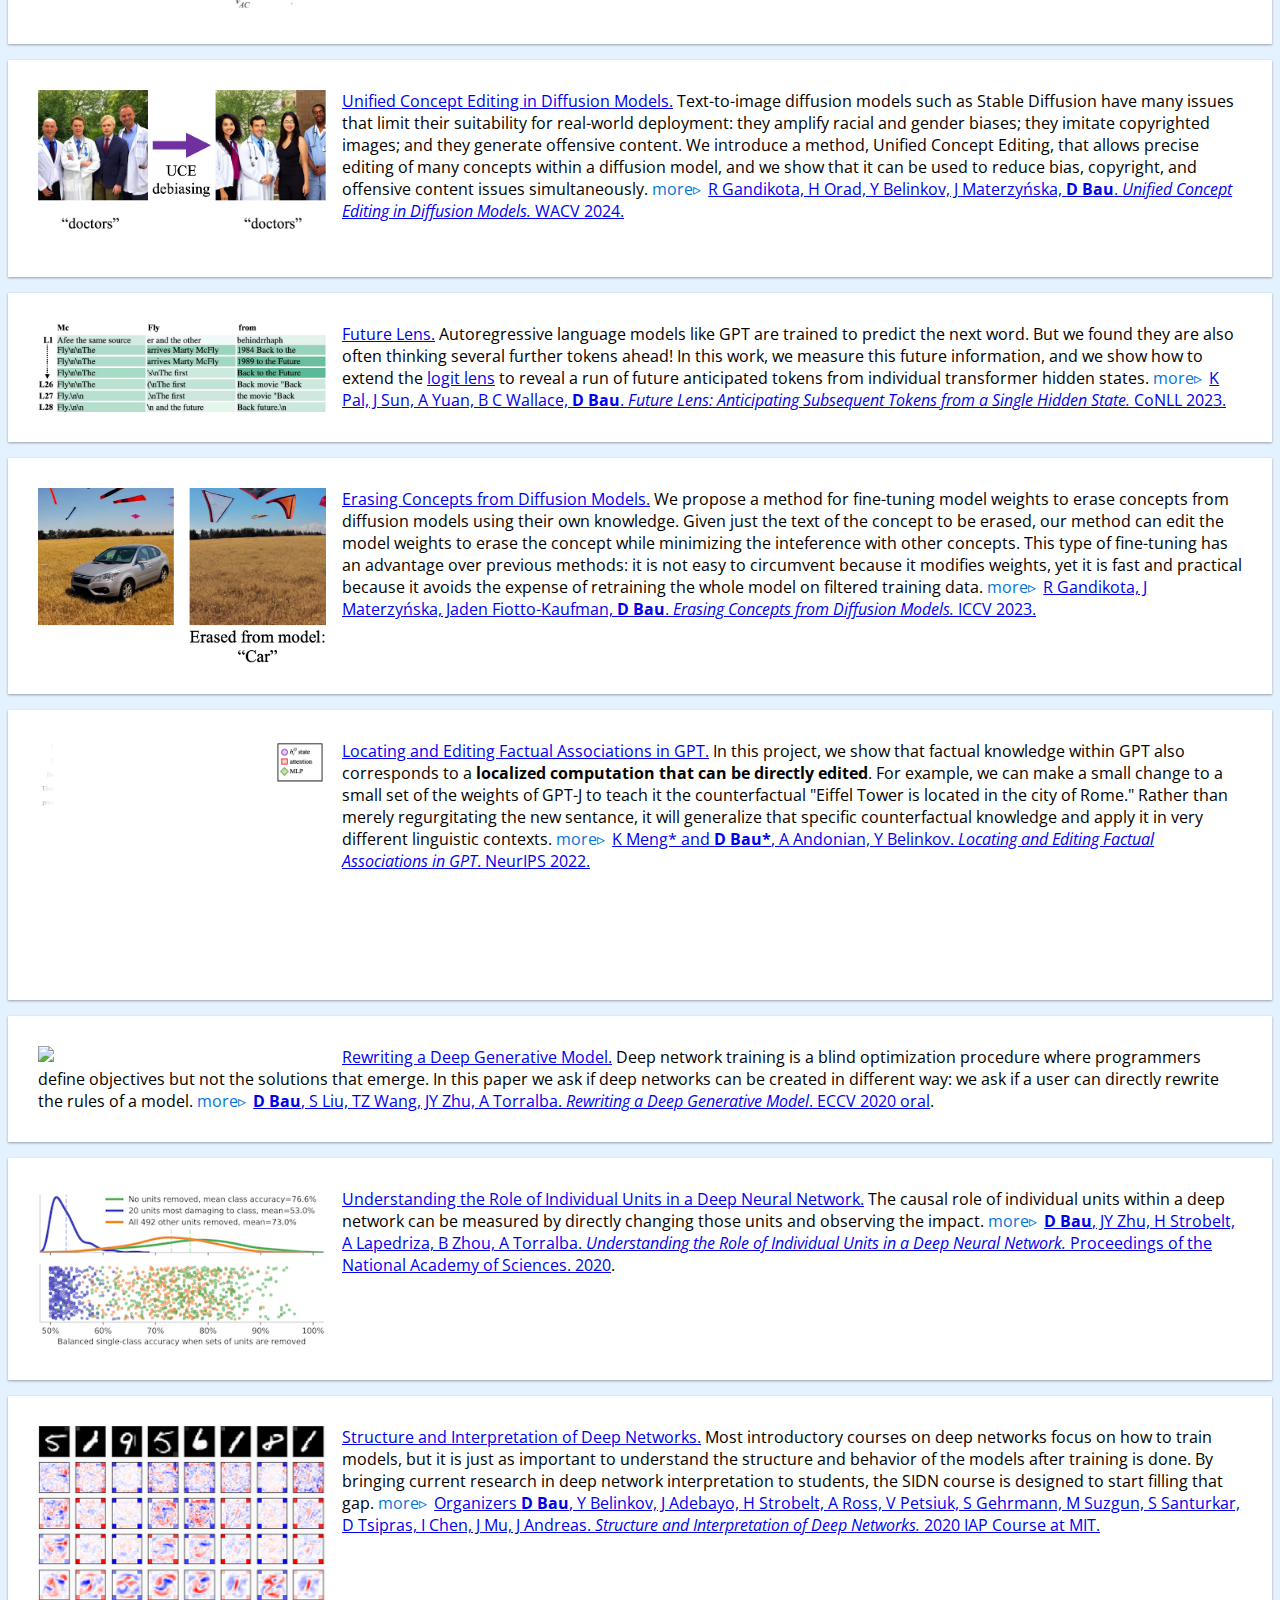
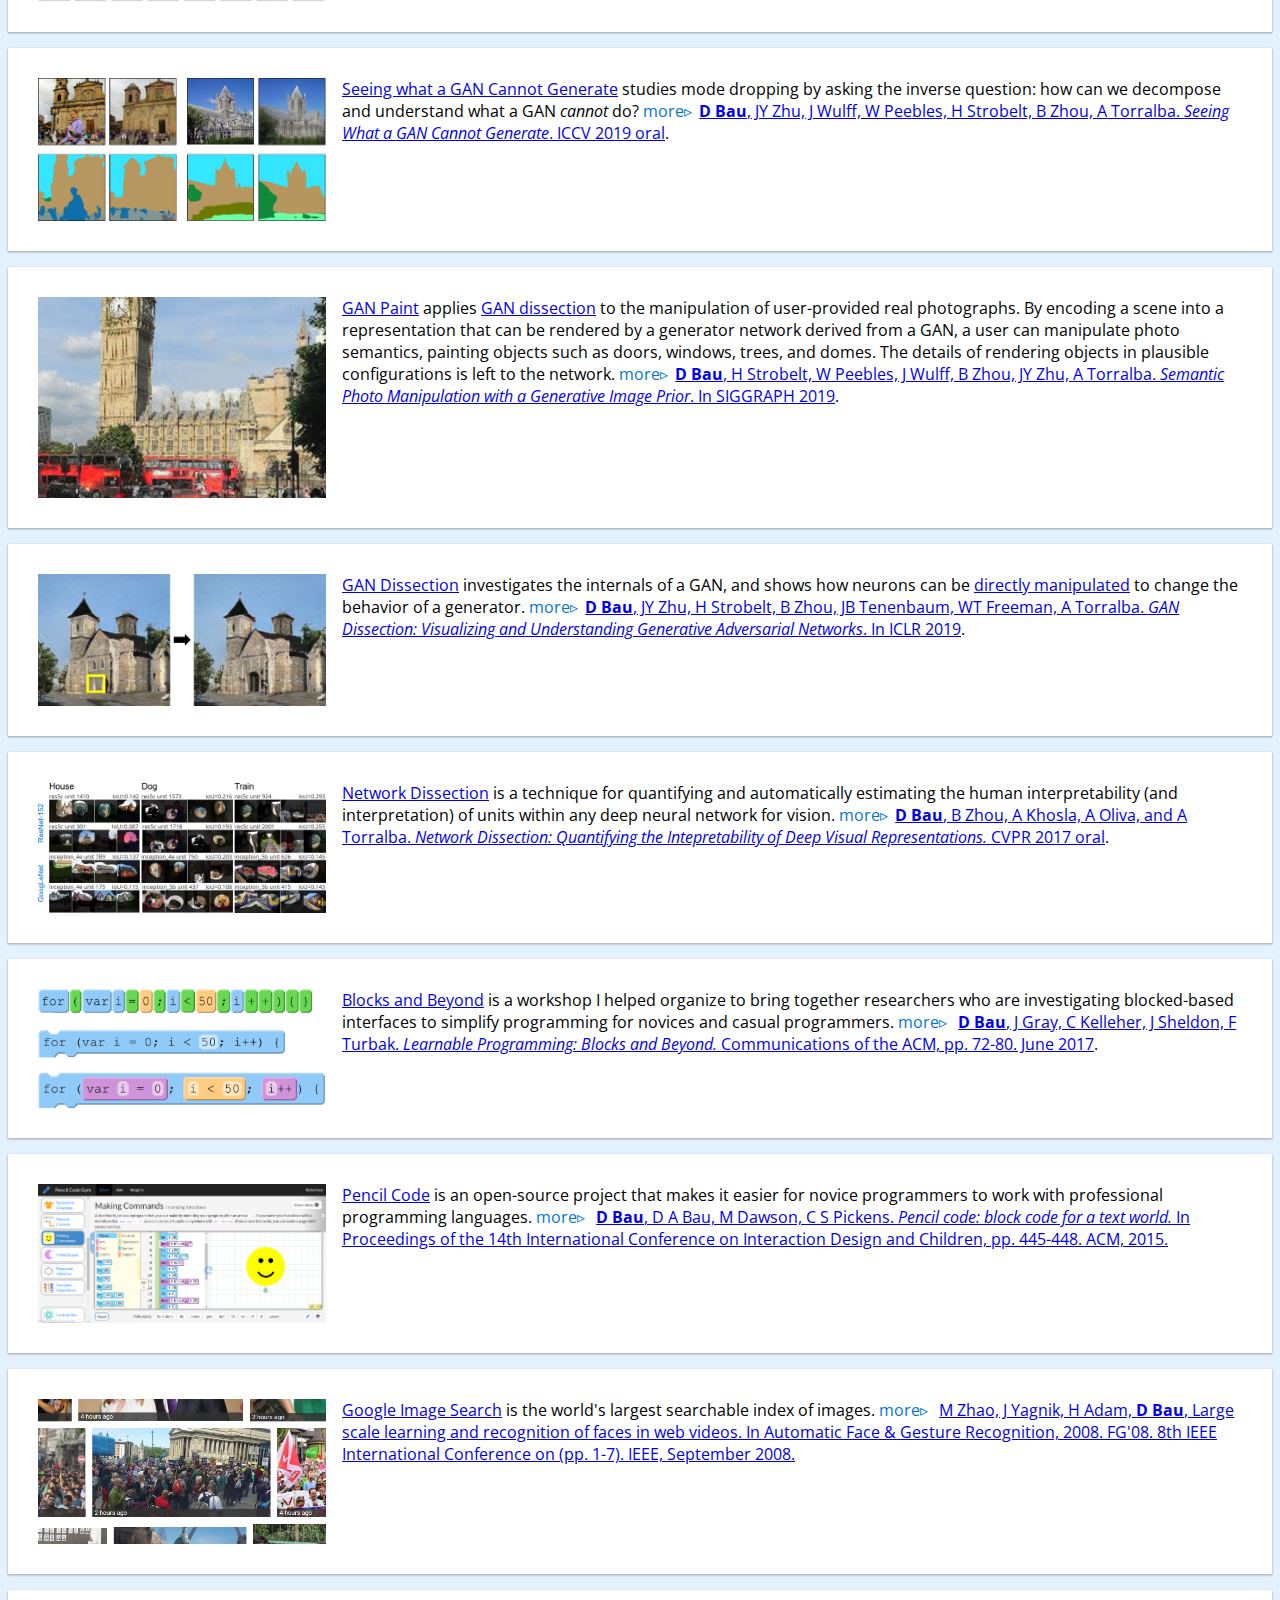
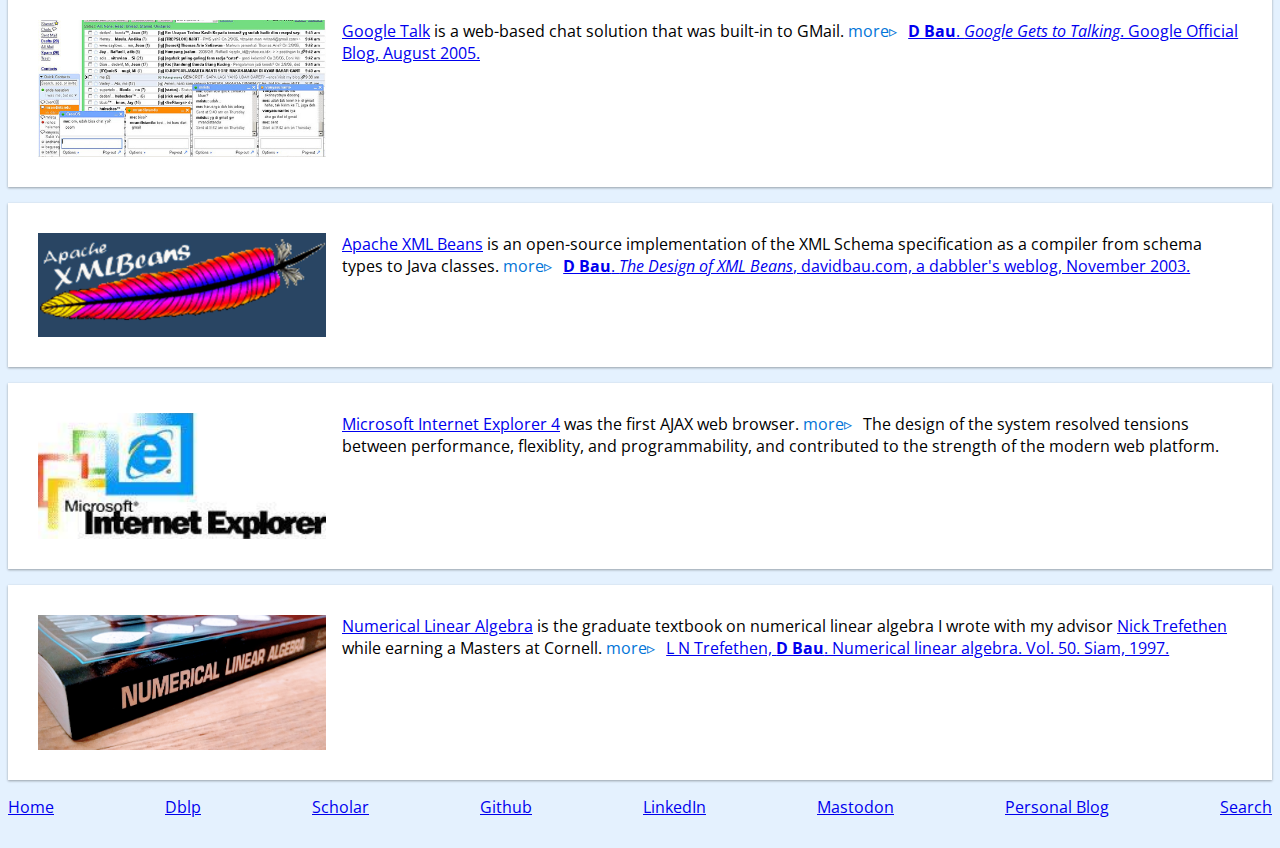
==== commit aaa98132: "Alumni at right." ====
--- a/public/index.html
+++ b/public/index.html
@@ -80,6 +80,7 @@
 }
 .collapse + p.people .more::before {
   display: block;
+  text-align: right;
   content: 'alumni\25B9';
 }
 .collapse + p:hover .more::before {
@@ -93,6 +94,9 @@
   right: 3px;
   bottom: 0;
 }
+.collapse:checked + p.people .more::before {
+  display: none;
+}
 .collapse + p .more:hover::before {
   color: lightseagreen;
 }
@@ -114,6 +118,7 @@
 }
 .collapse + p .people .extra a[href] {
   padding: 0;
+  pointer-events: none;
 }
 .collapse:checked + p .people .extra a[href] {
   padding: 4px;
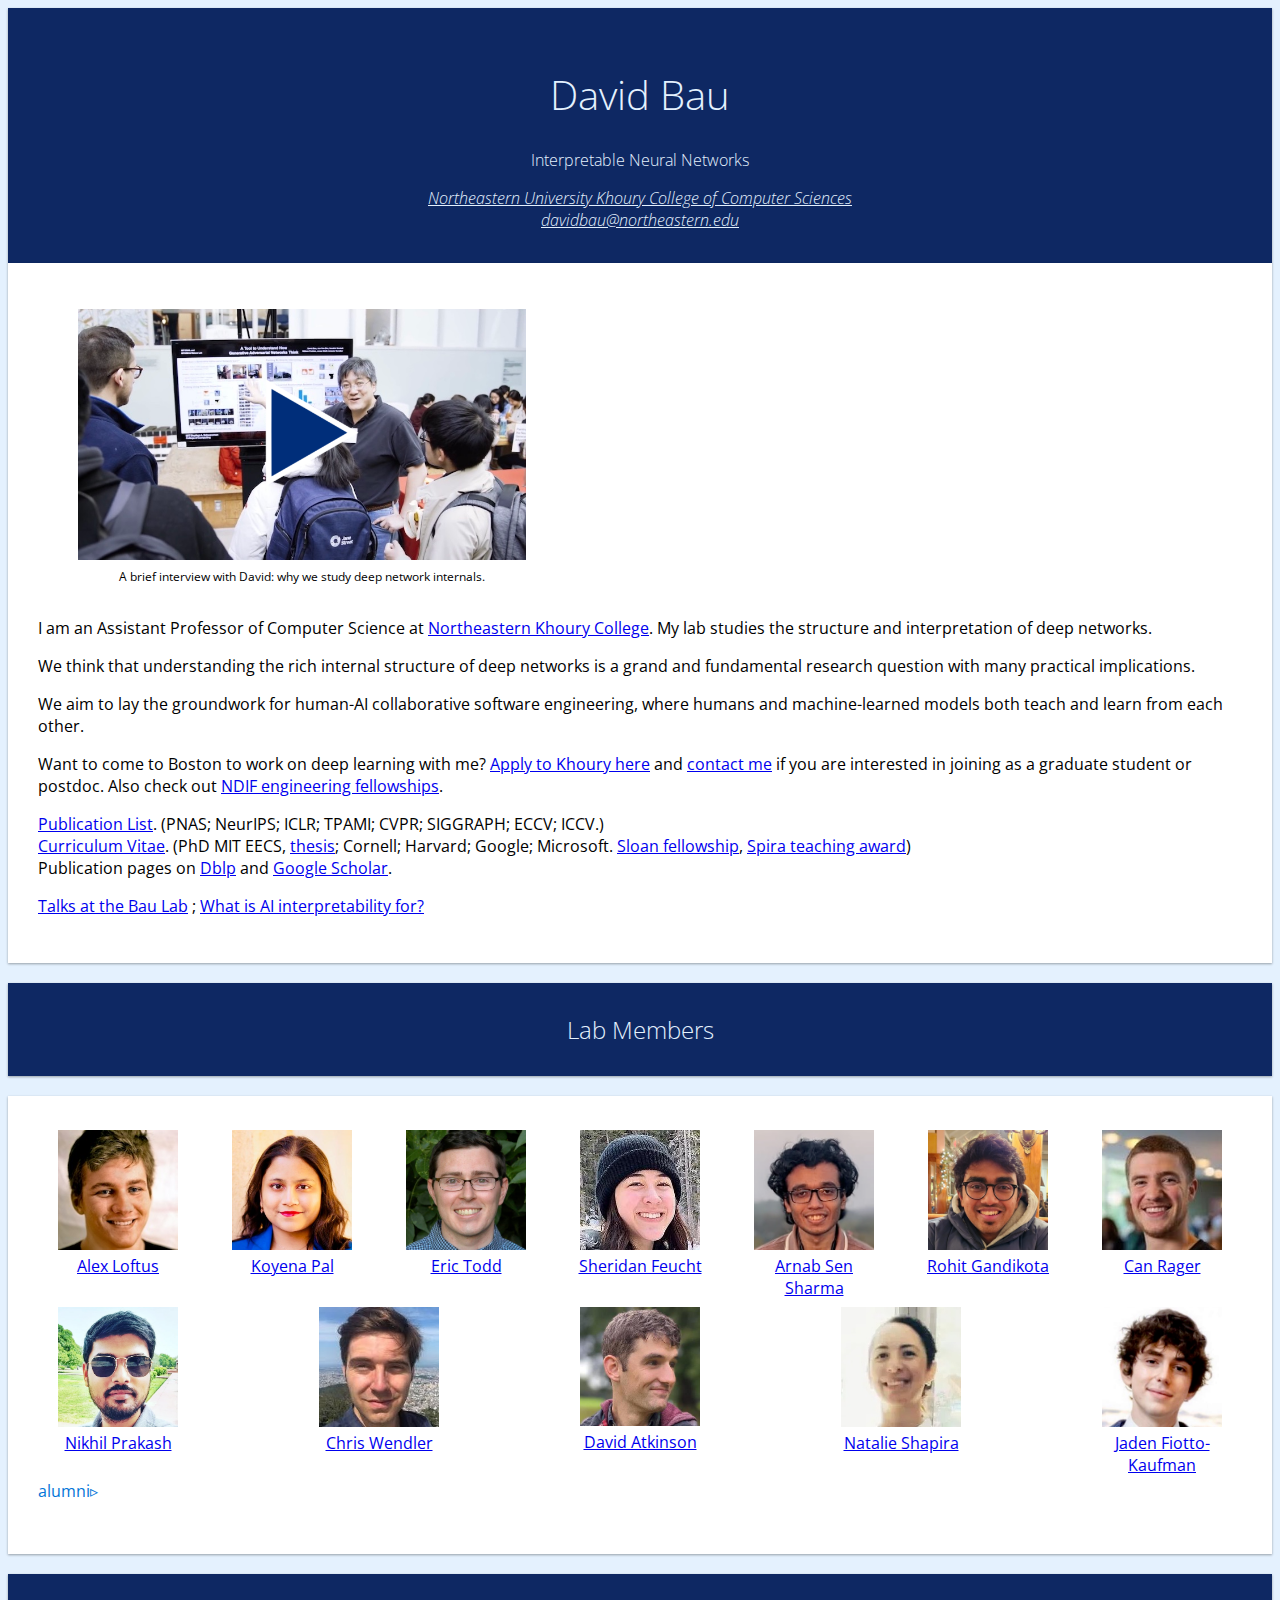
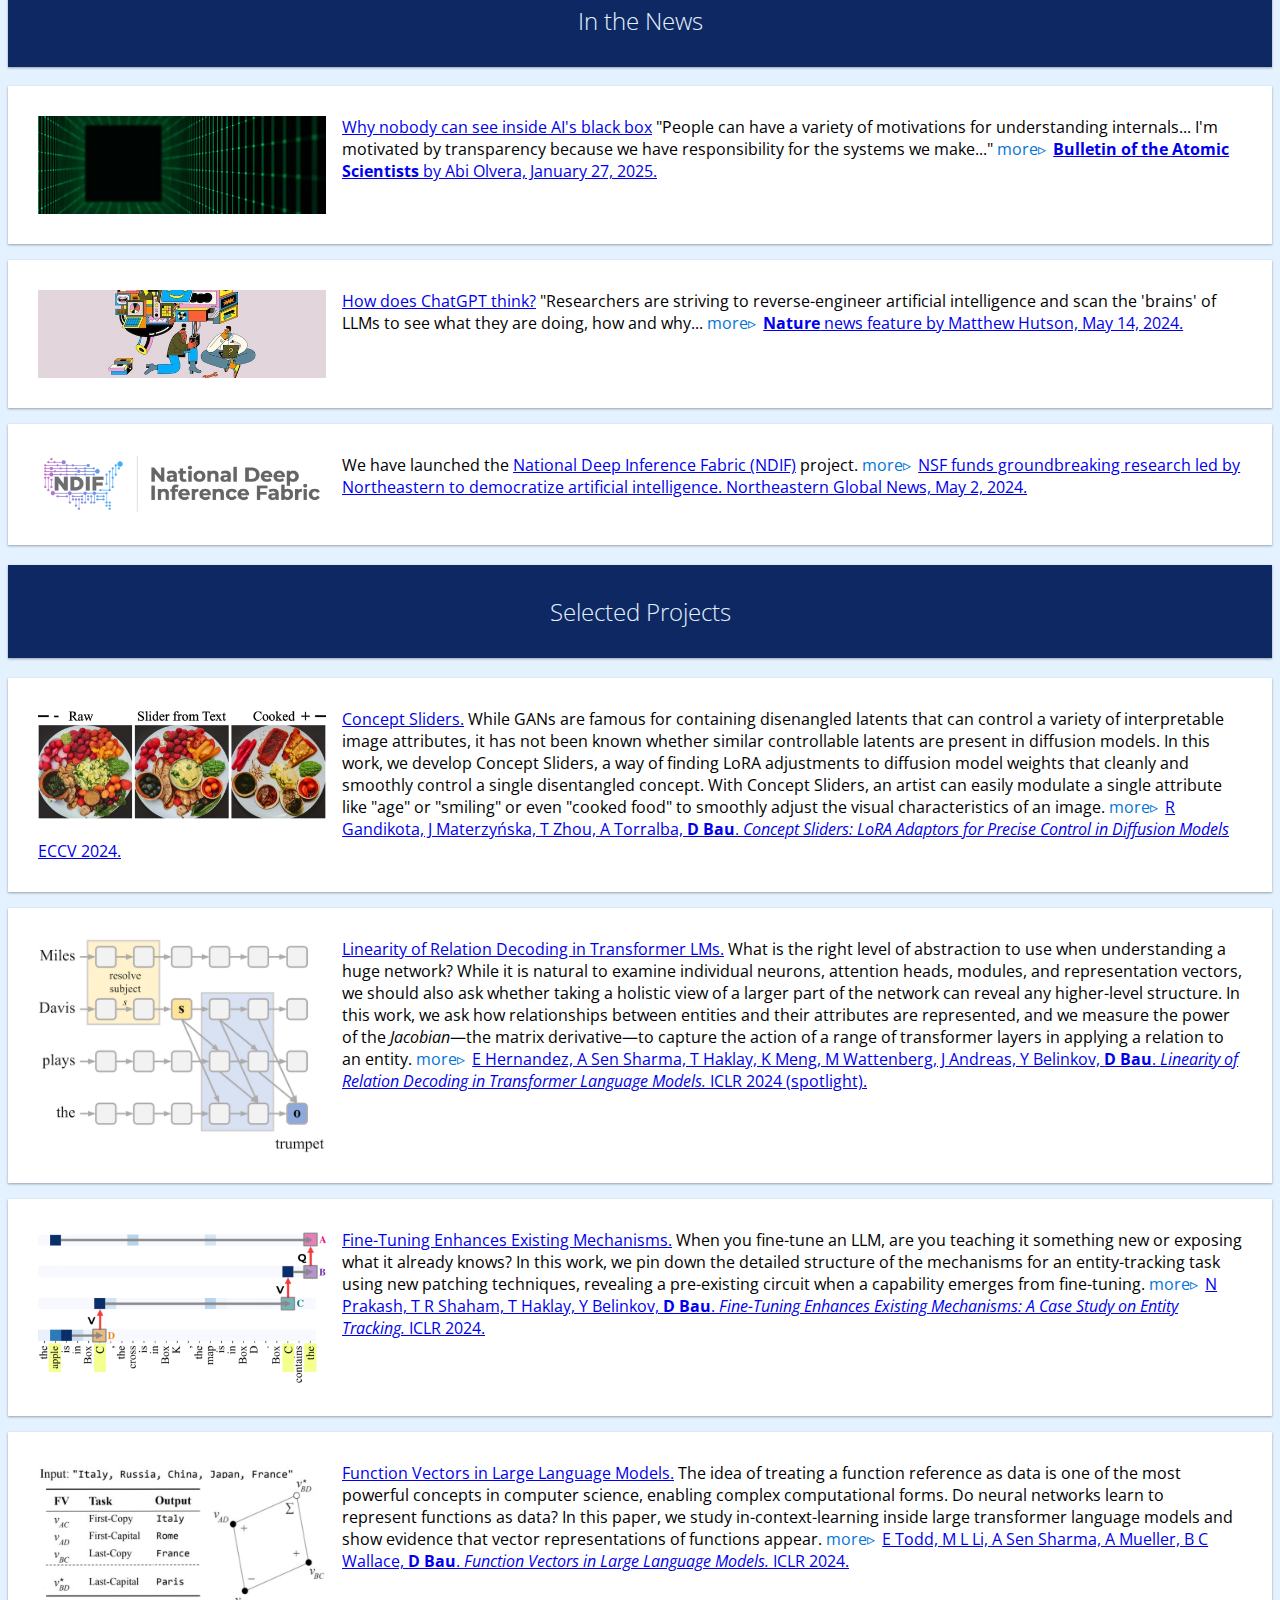
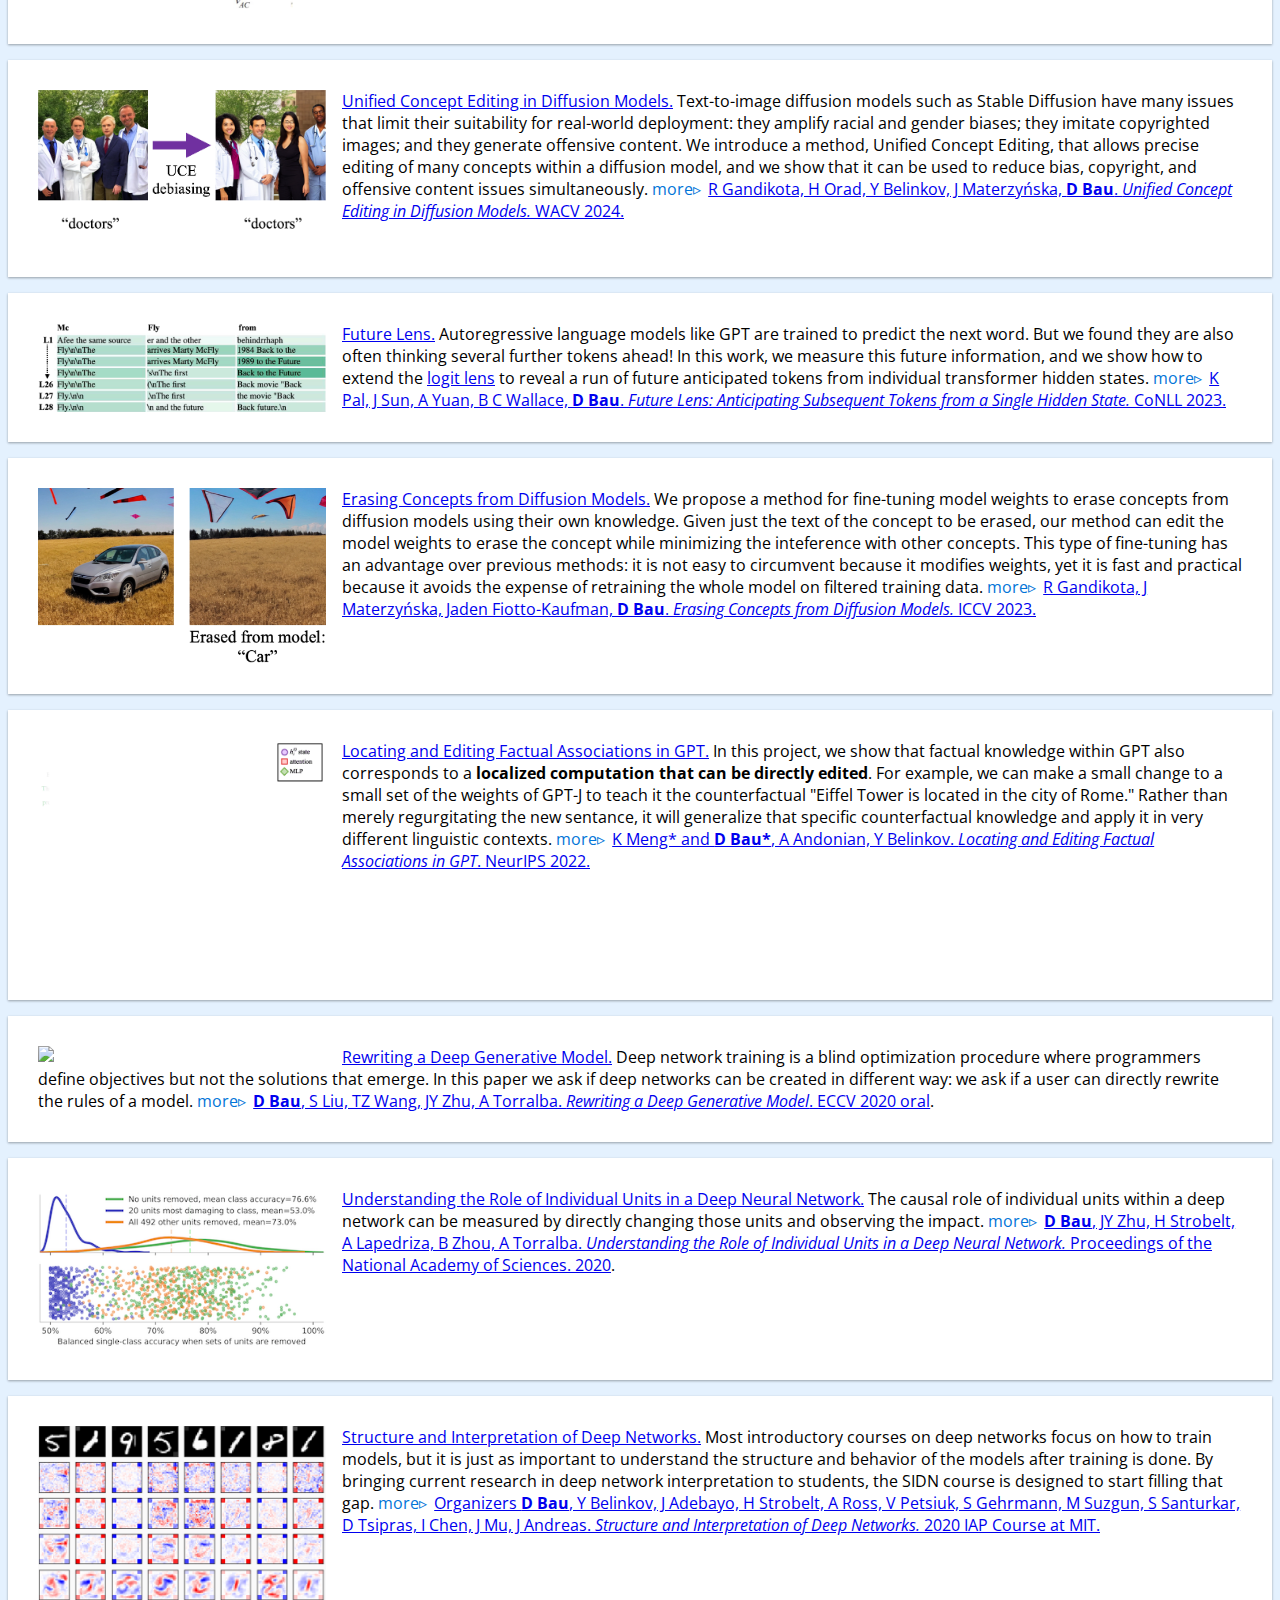
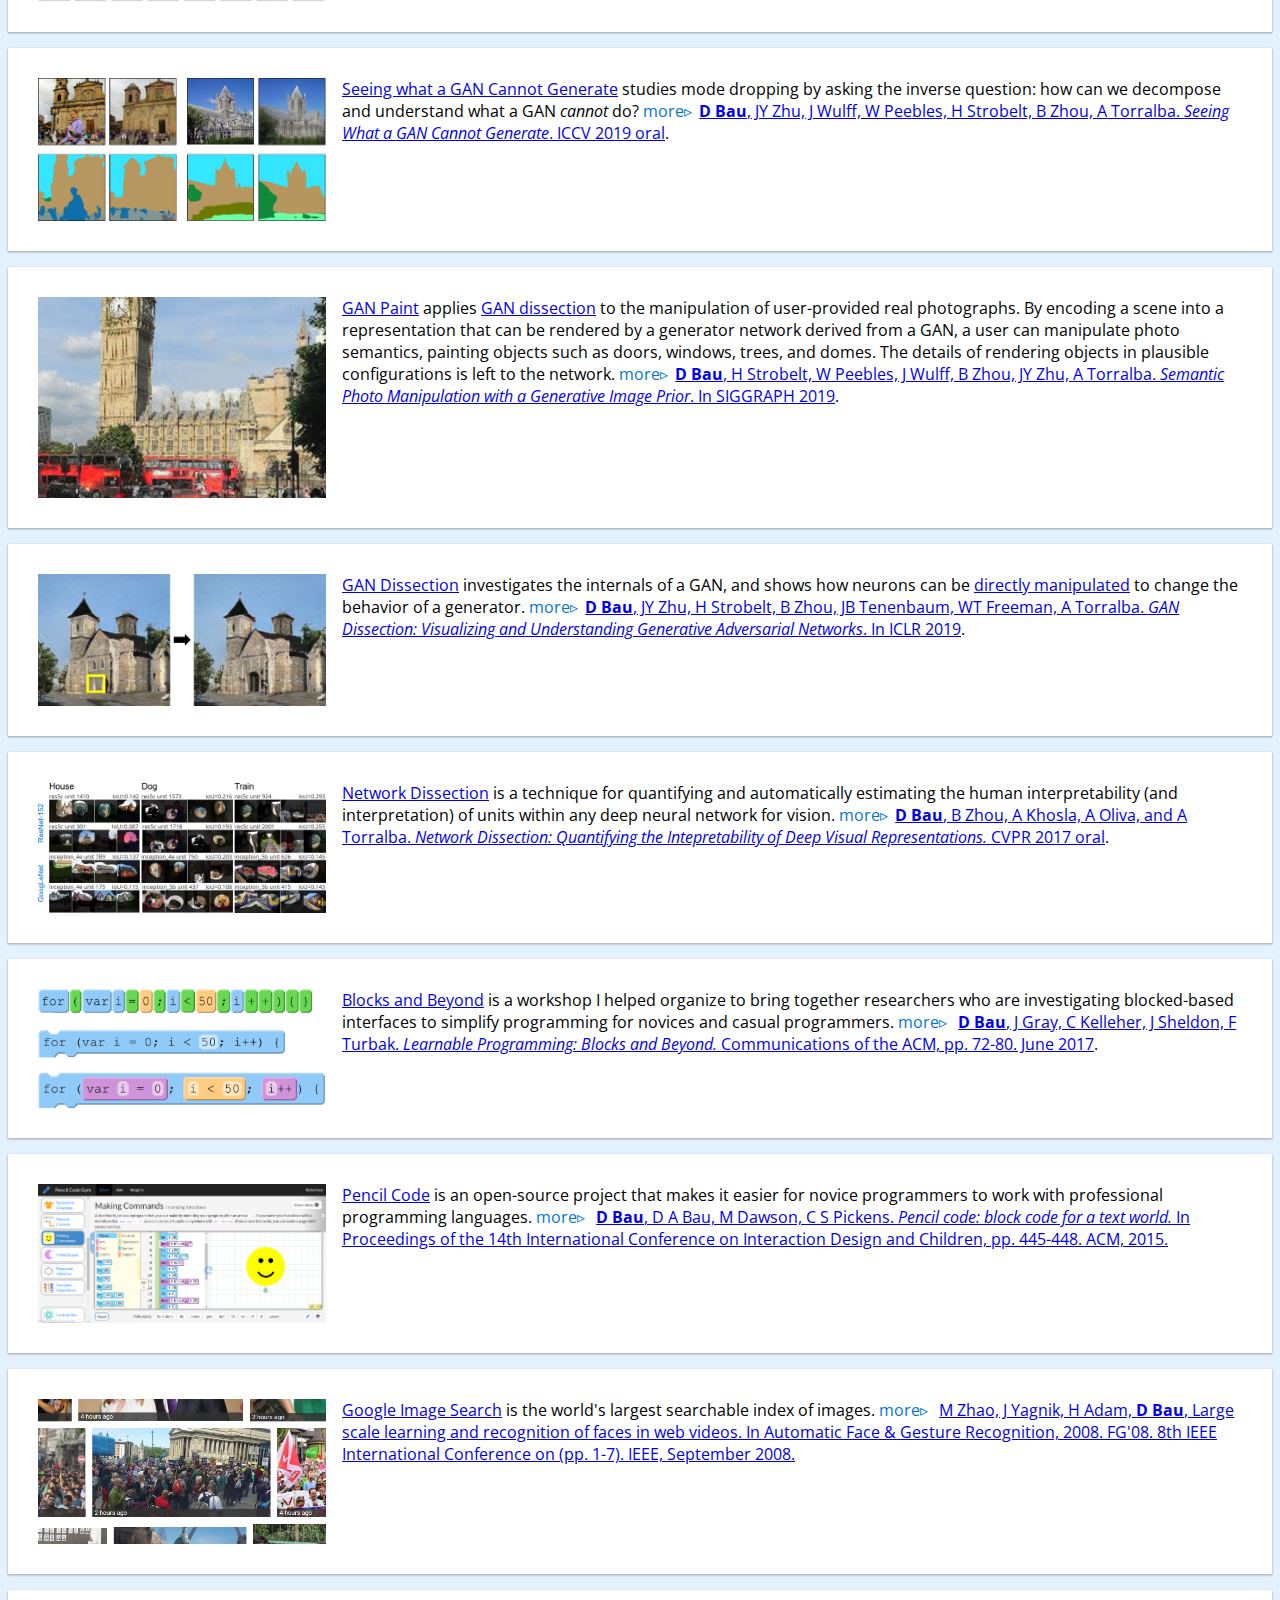
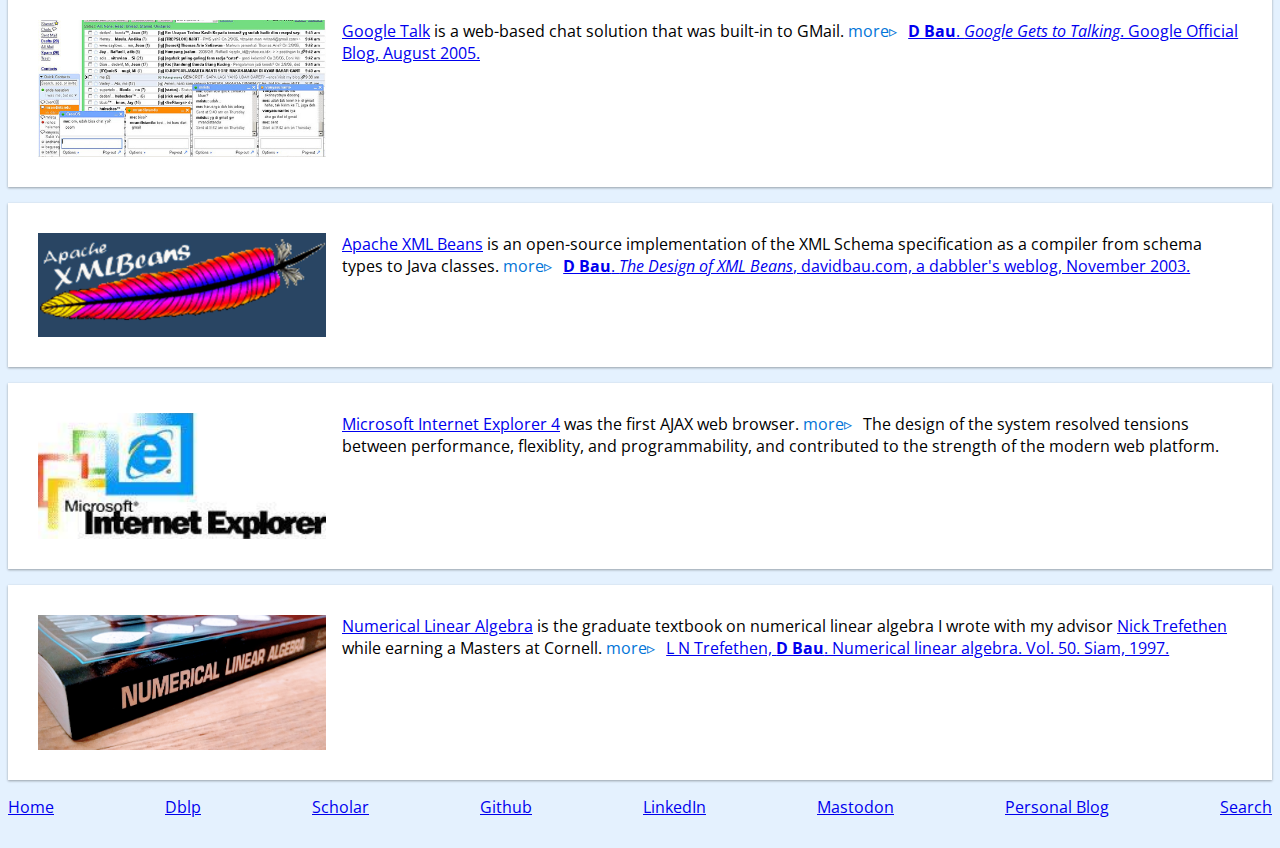
==== commit 0937d6a7: "after instead of before." ====
--- a/public/index.html
+++ b/public/index.html
@@ -71,22 +71,22 @@
   box-shadow: 0 14px 28px rgba(0,0,0,0.25), 0 10px 10px rgba(0,0,0,0.22);
   cursor: default;
 }
-.collapse + p .more::before {
+.collapse + p .more::after {
   content: 'more\25B9';
   padding-right: .2em;
   color: #0275d8;
   cursor: pointer;
   transition: font-size 0.2s;
 }
-.collapse + p.people .more::before {
+.collapse + p.people .more::after {
   display: block;
   text-align: right;
   content: 'alumni\25B9';
 }
-.collapse + p:hover .more::before {
+.collapse + p:hover .more::after {
   color: seagreen;
 }
-.collapse:checked + p .more::before {
+.collapse:checked + p .more::after {
   content: '\25C3';
   color: lightgray;
   position: absolute;
@@ -94,7 +94,7 @@
   right: 3px;
   bottom: 0;
 }
-.collapse:checked + p.people .more::before {
+.collapse:checked + p.people .more::after {
   display: none;
 }
 .collapse + p .more:hover::before {
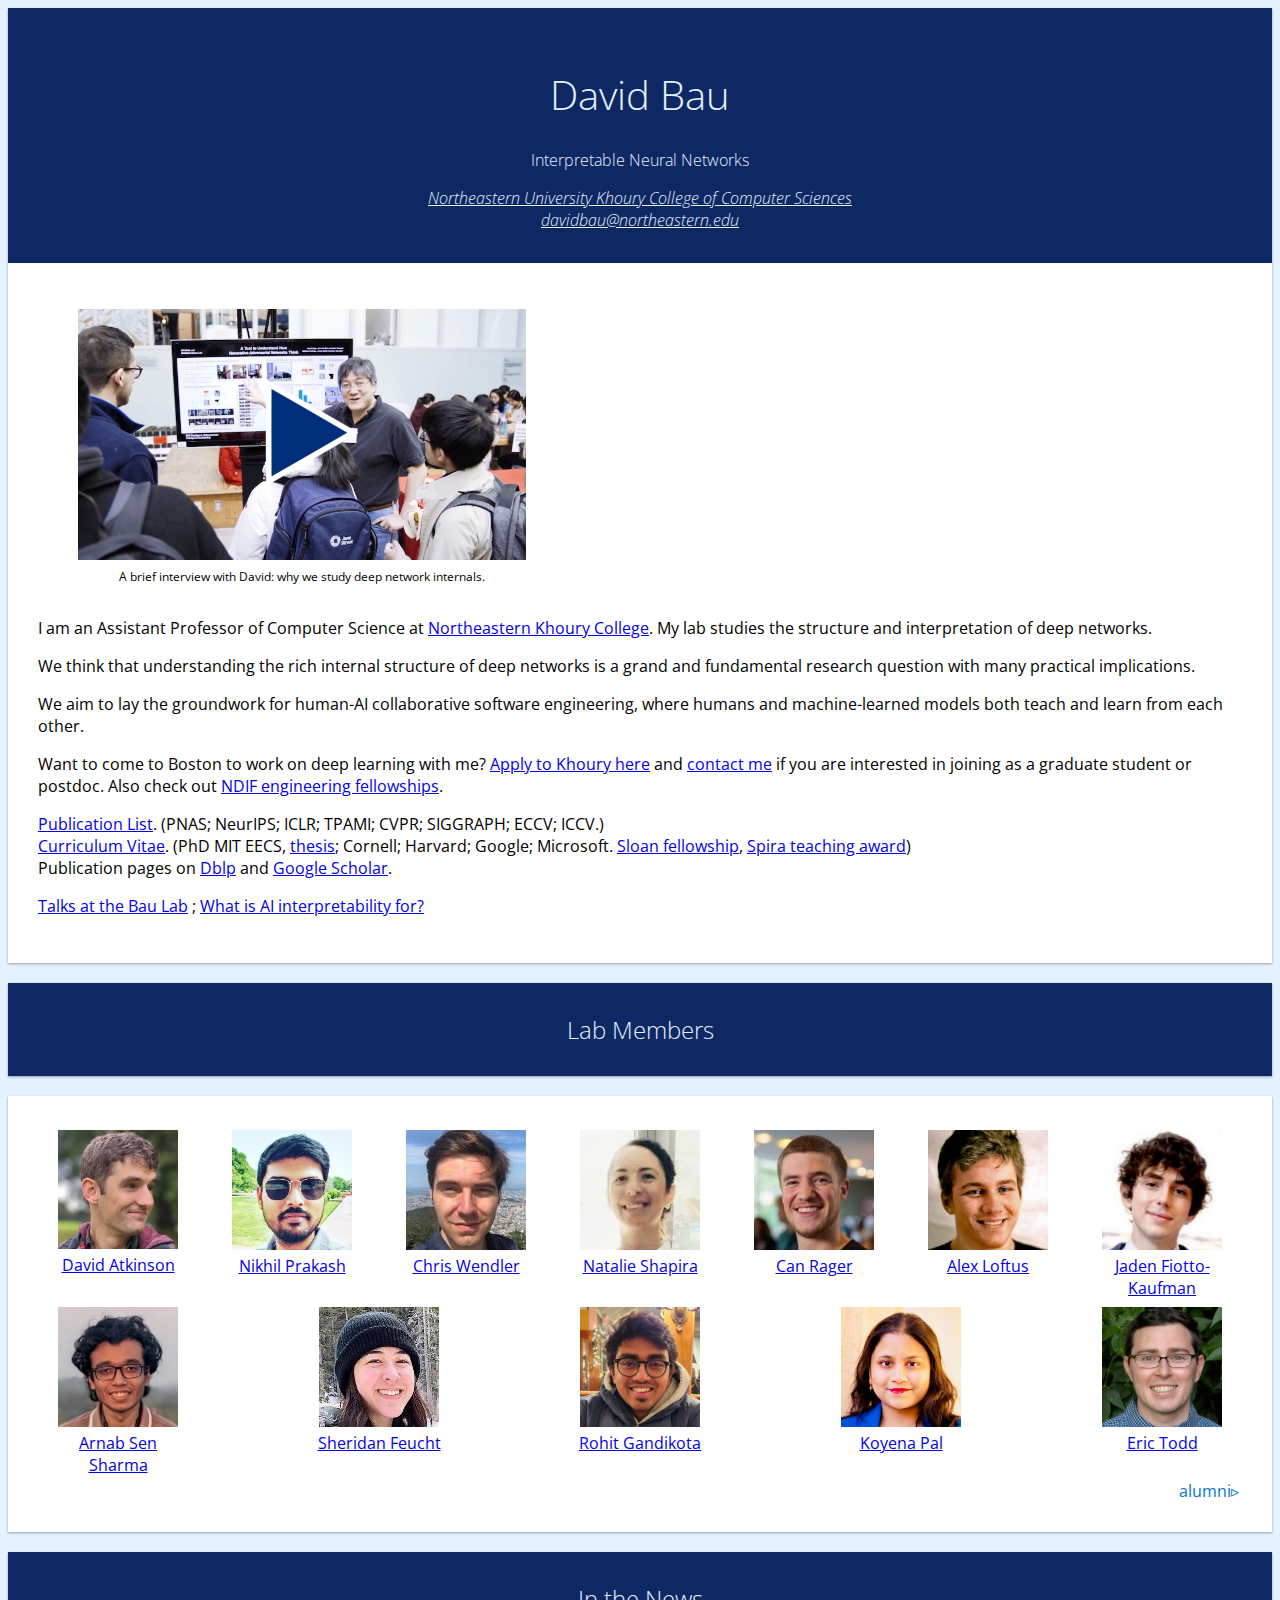
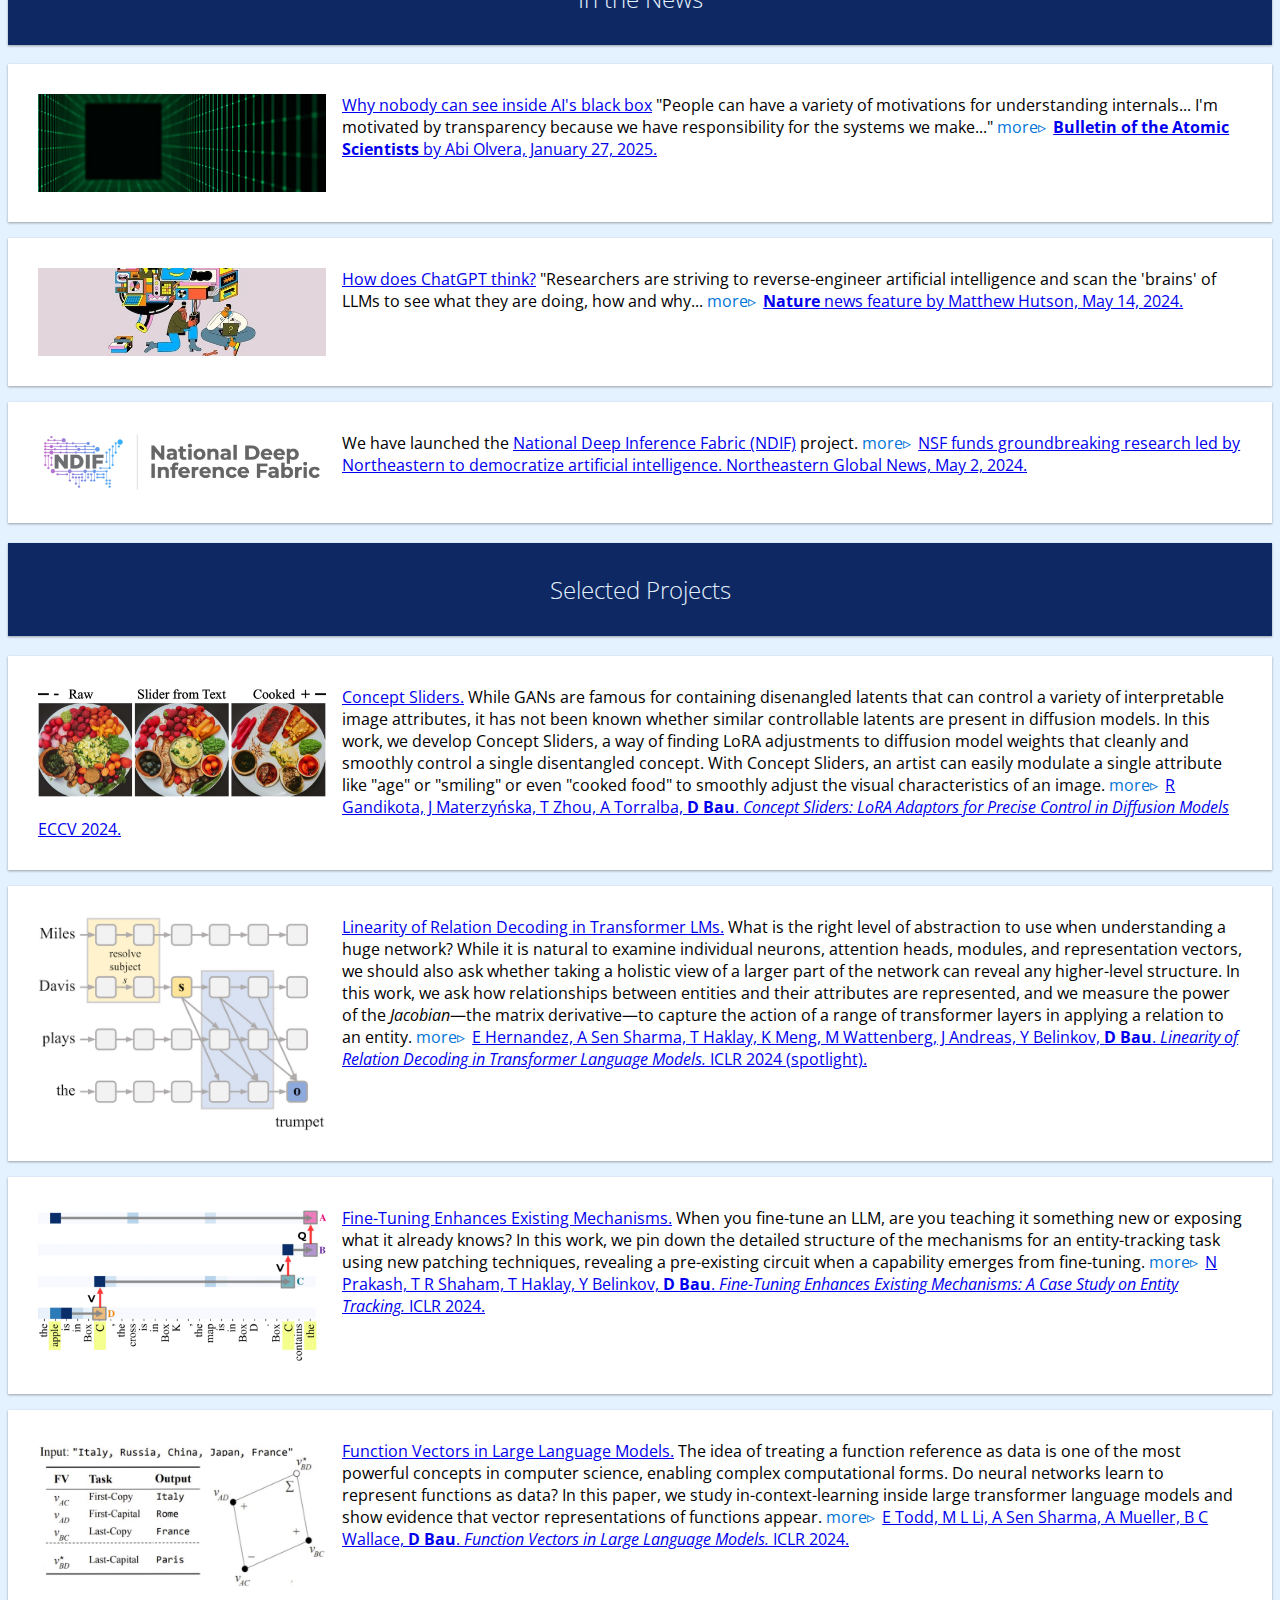
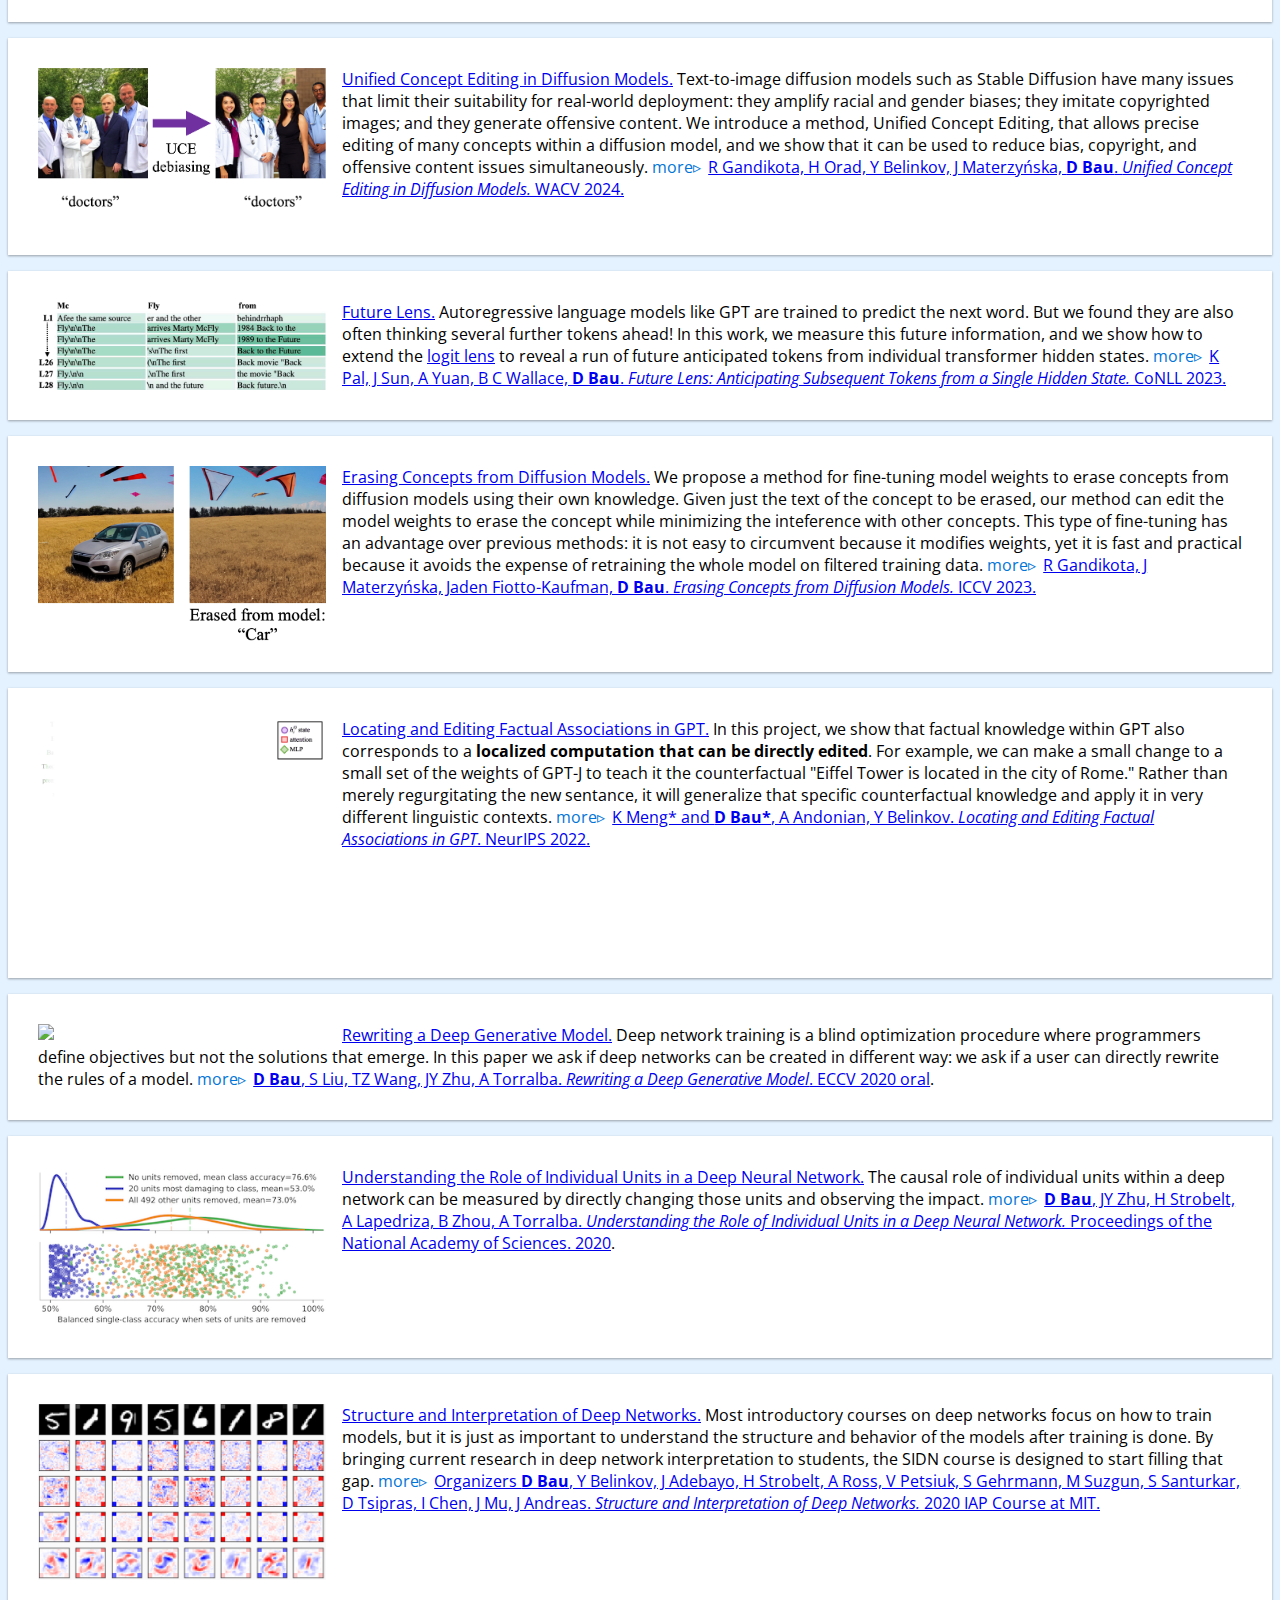
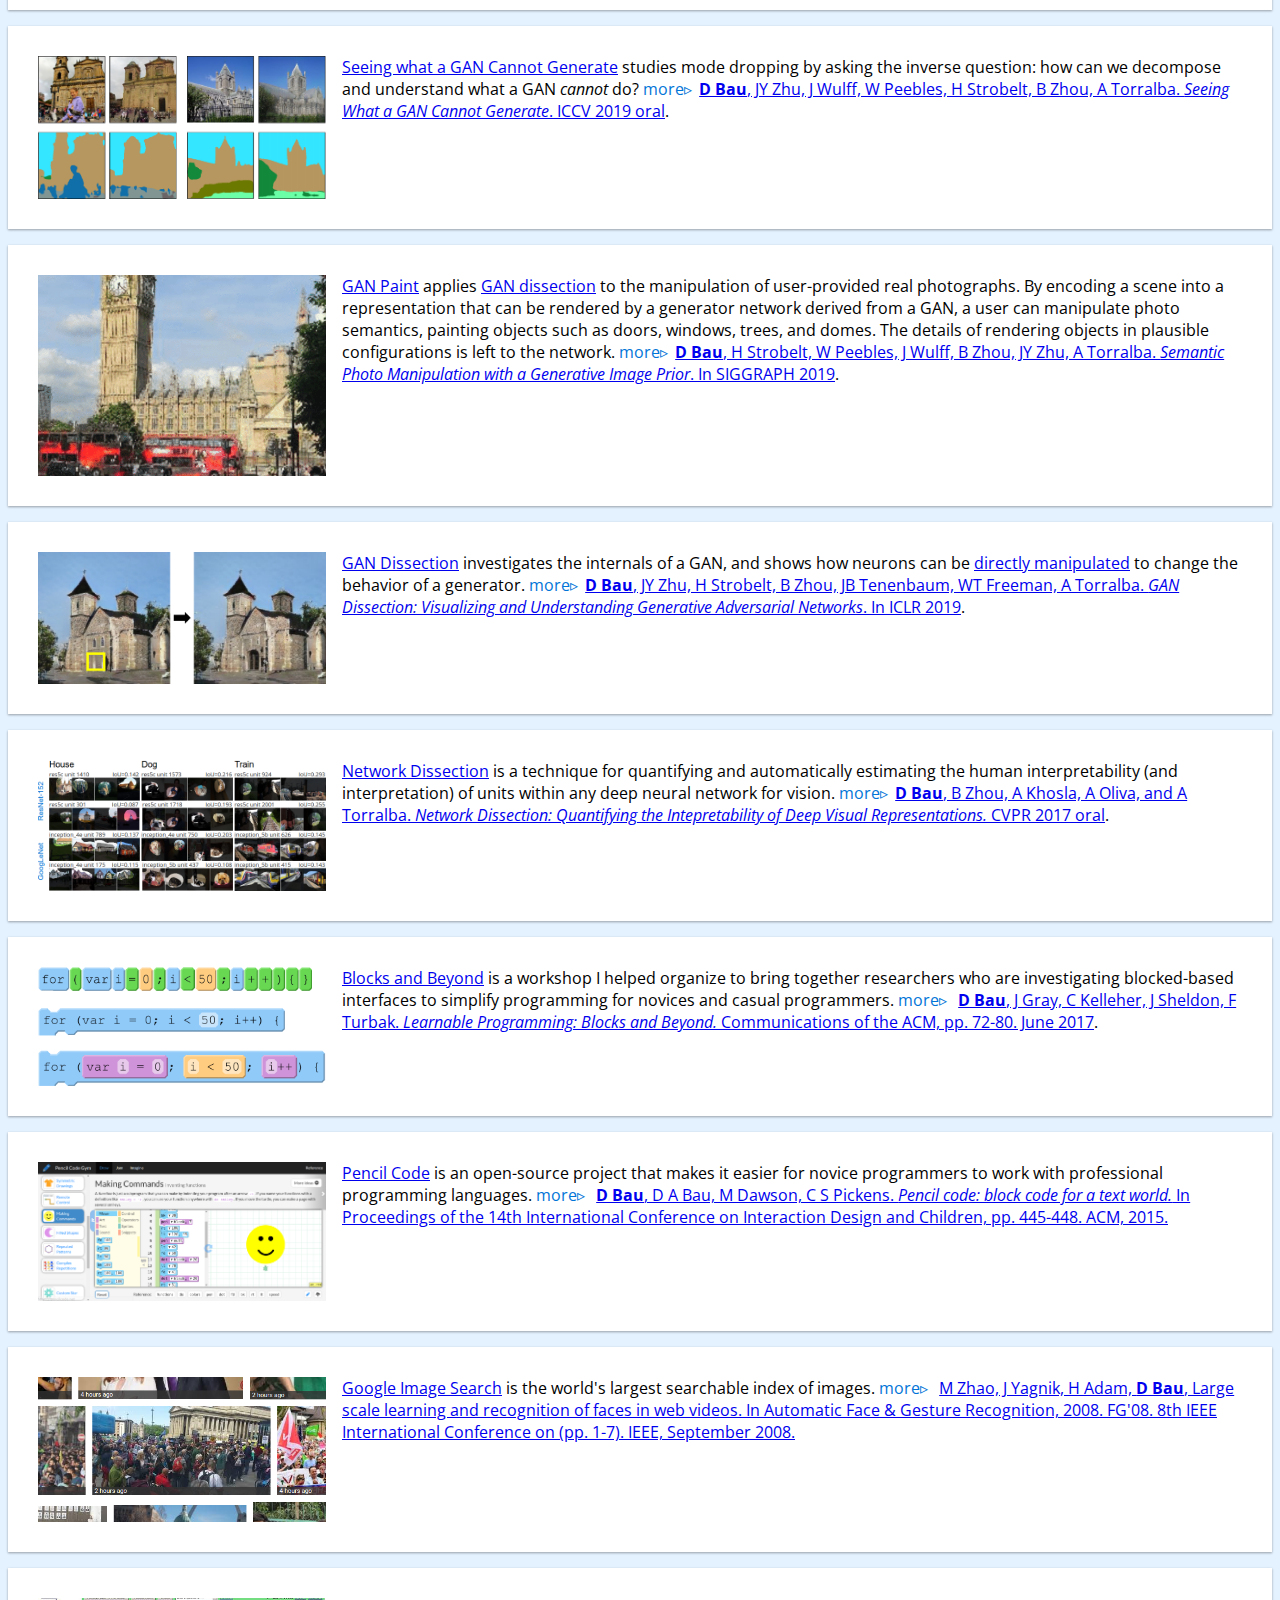
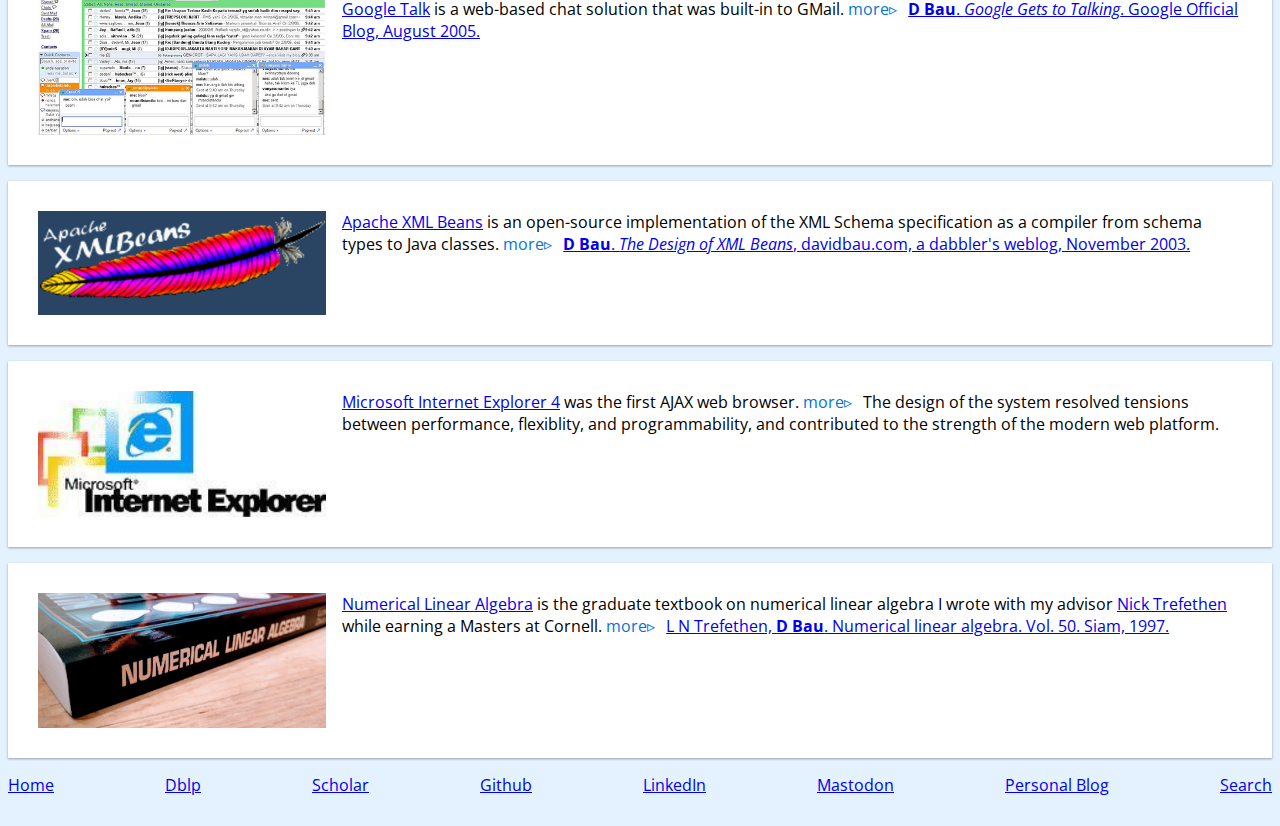
==== commit 5b5810b1: "Alumni at right." ====
--- a/public/index.html
+++ b/public/index.html
@@ -78,9 +78,13 @@
   cursor: pointer;
   transition: font-size 0.2s;
 }
+.collapse + p.people .more {
+  display: block;
+  position: relative;
+}
 .collapse + p.people .more::after {
-  display: block;
-  text-align: right;
+  position: absolute;
+  right: 0;
   content: 'alumni\25B9';
 }
 .collapse + p:hover .more::after {
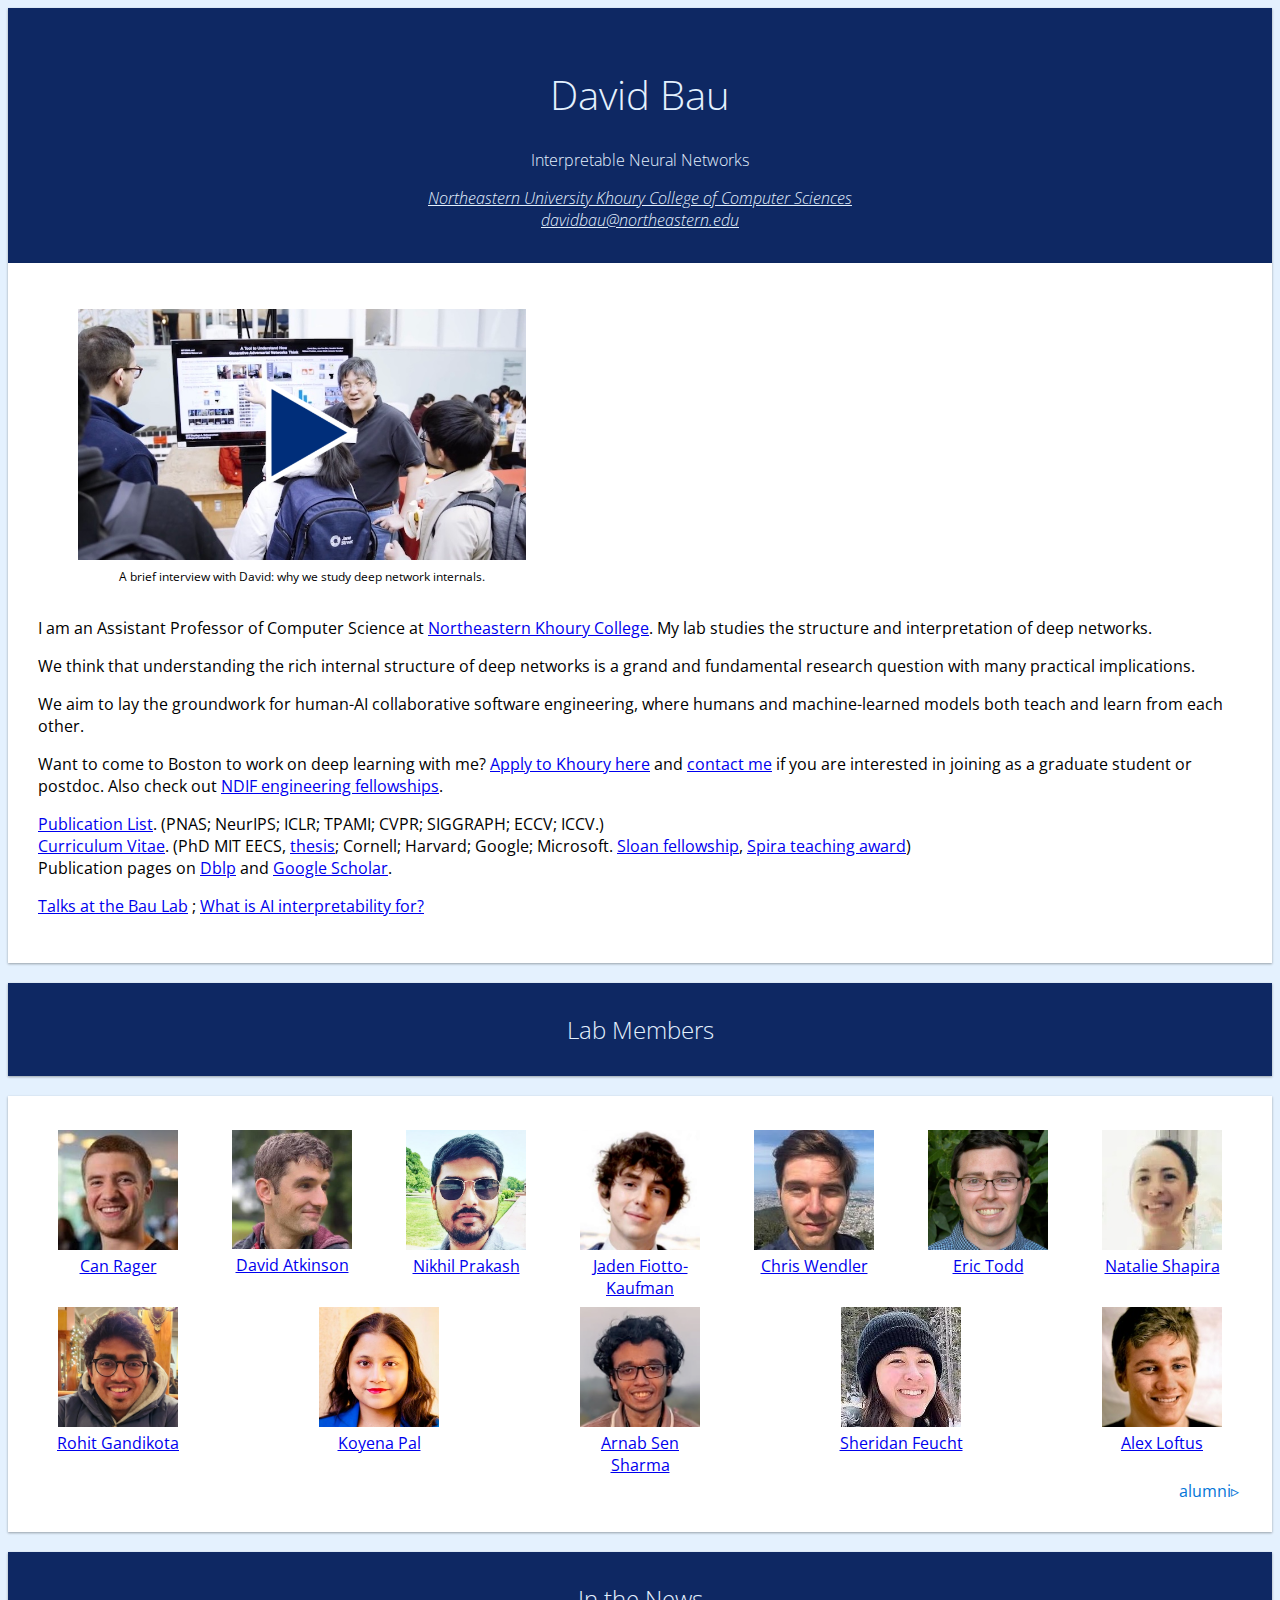
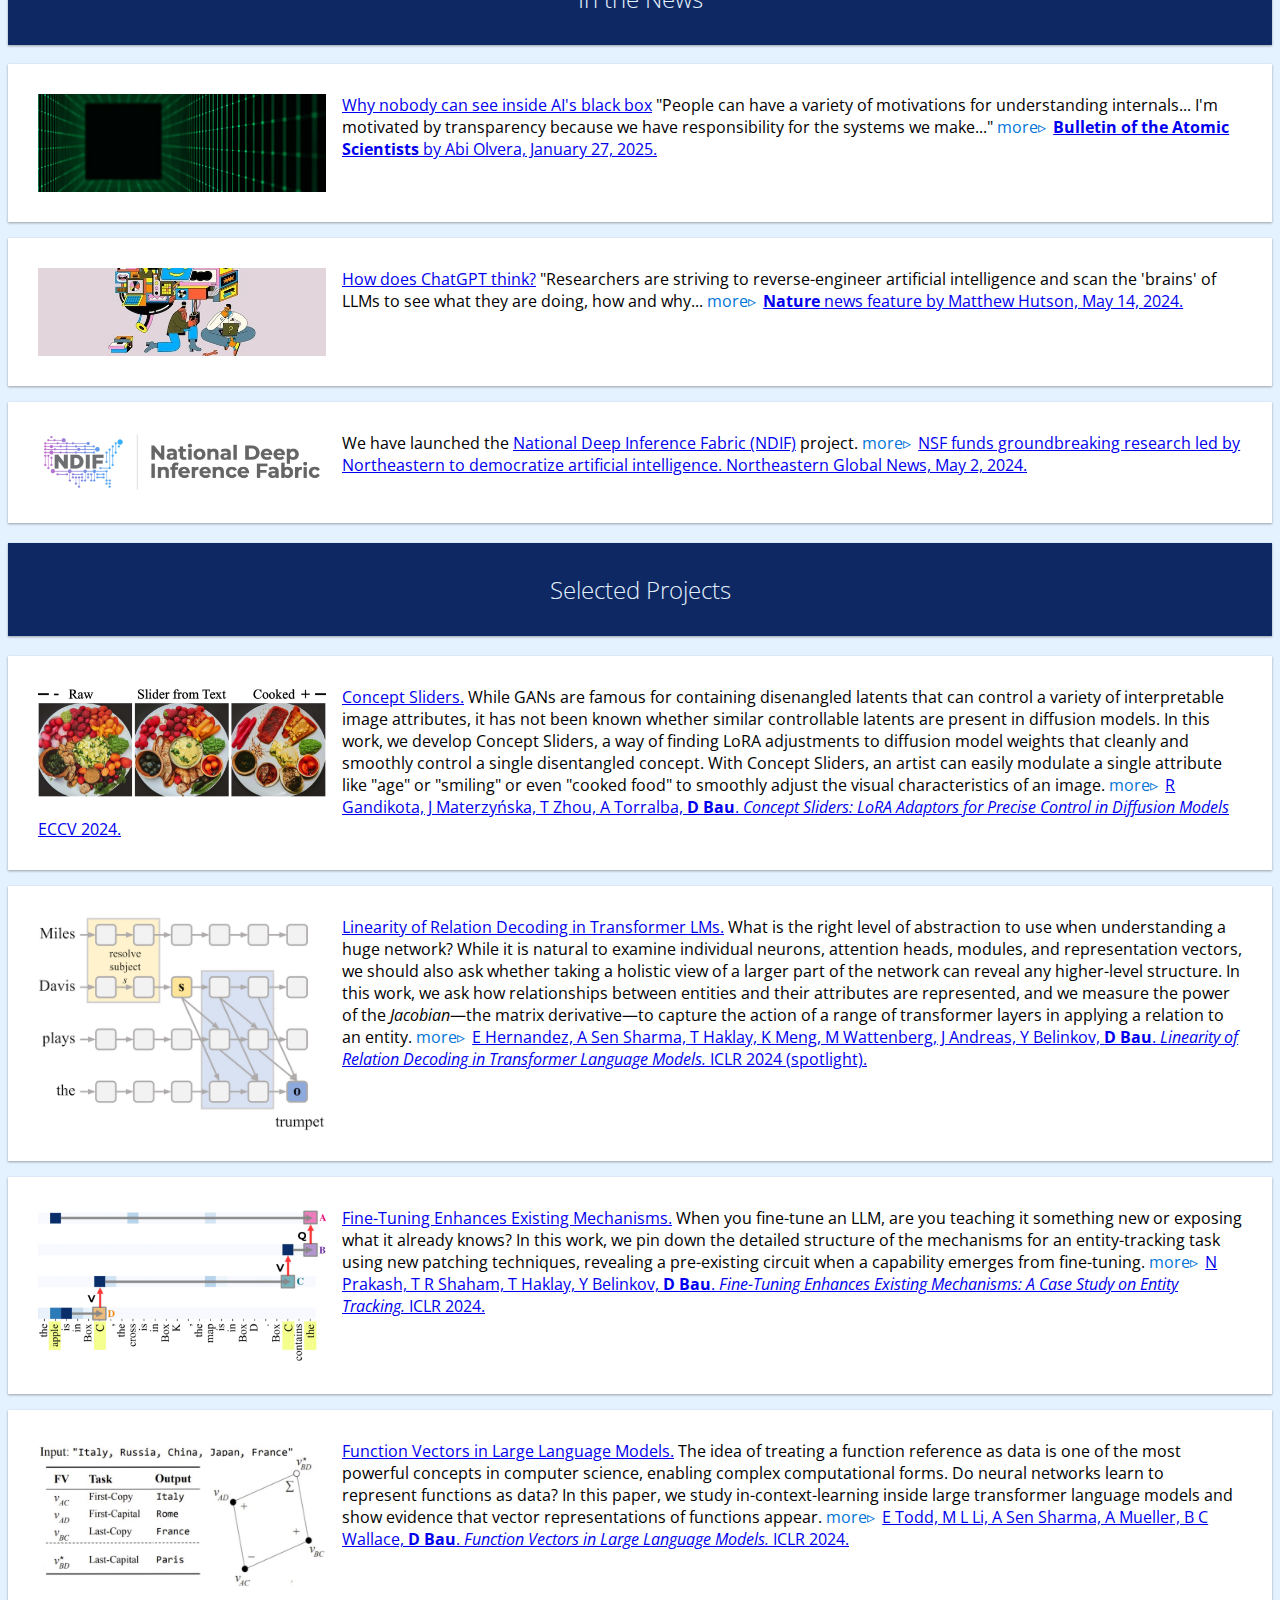
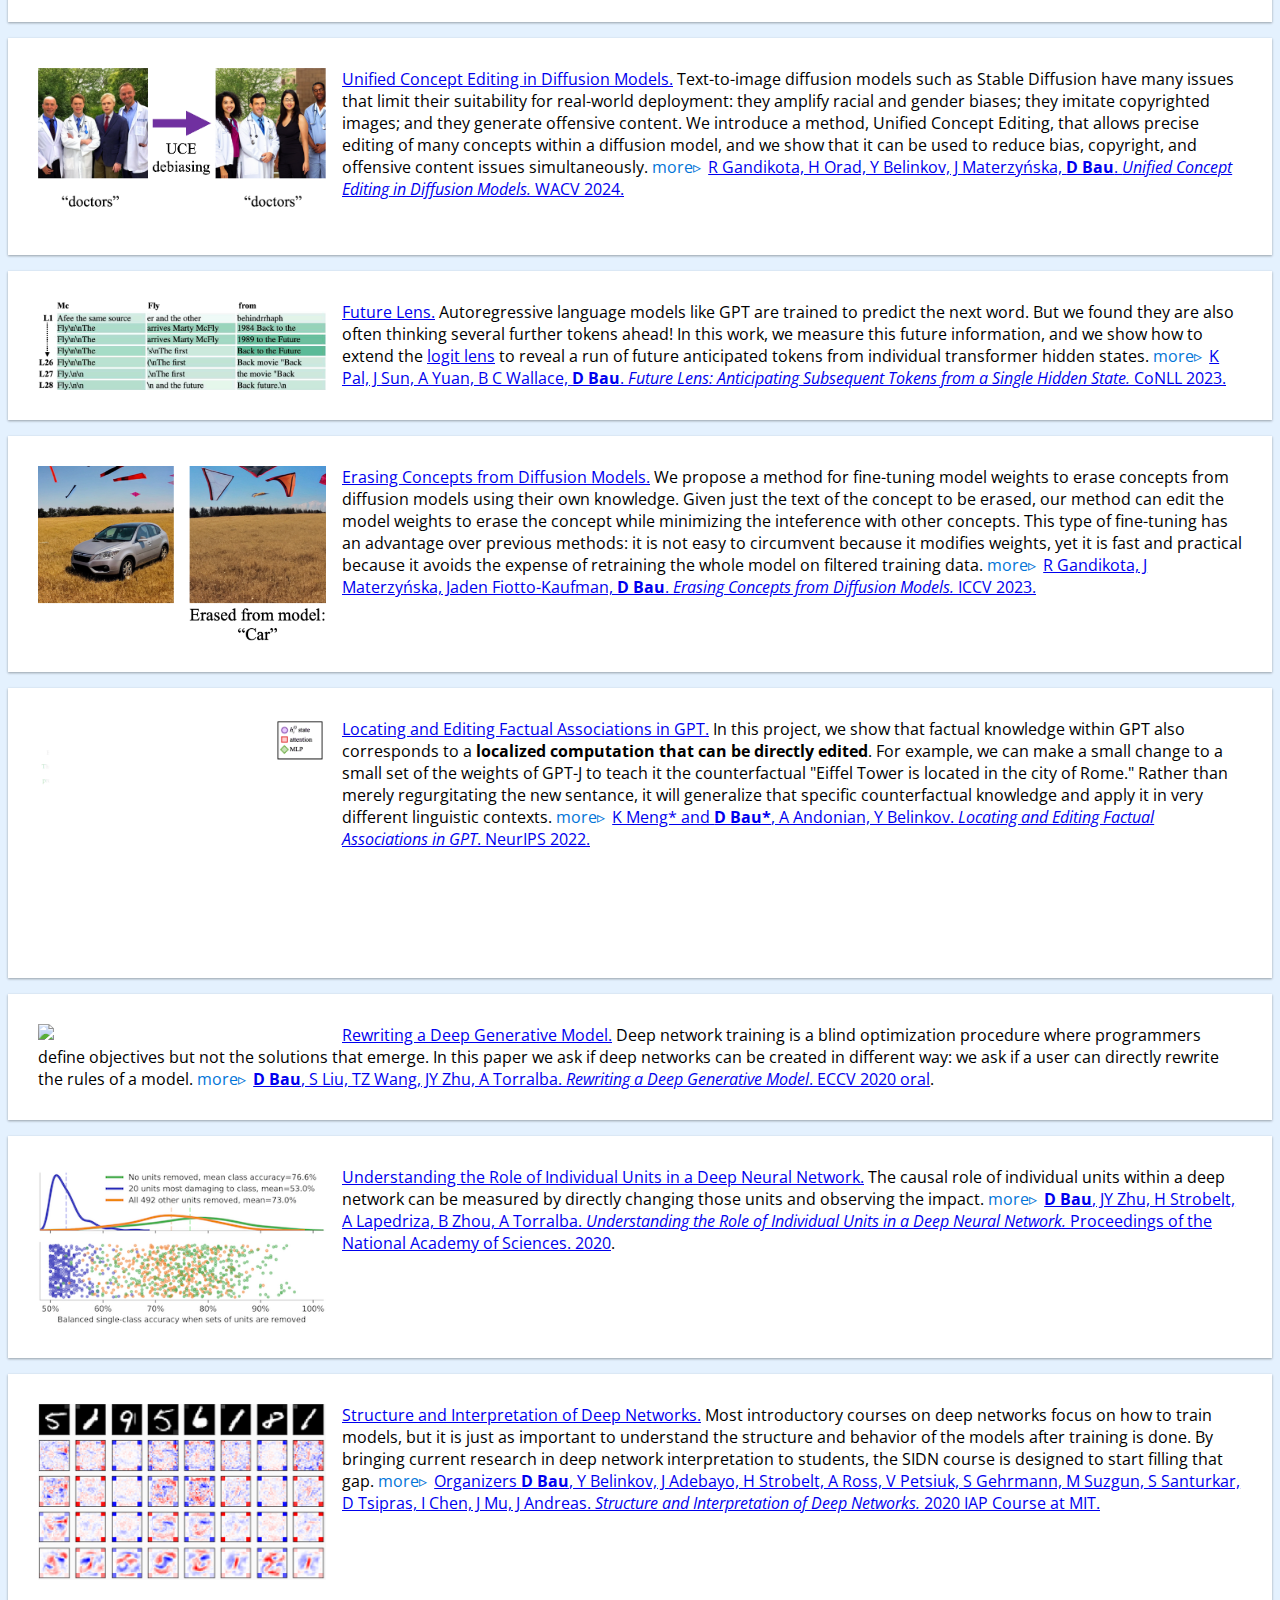
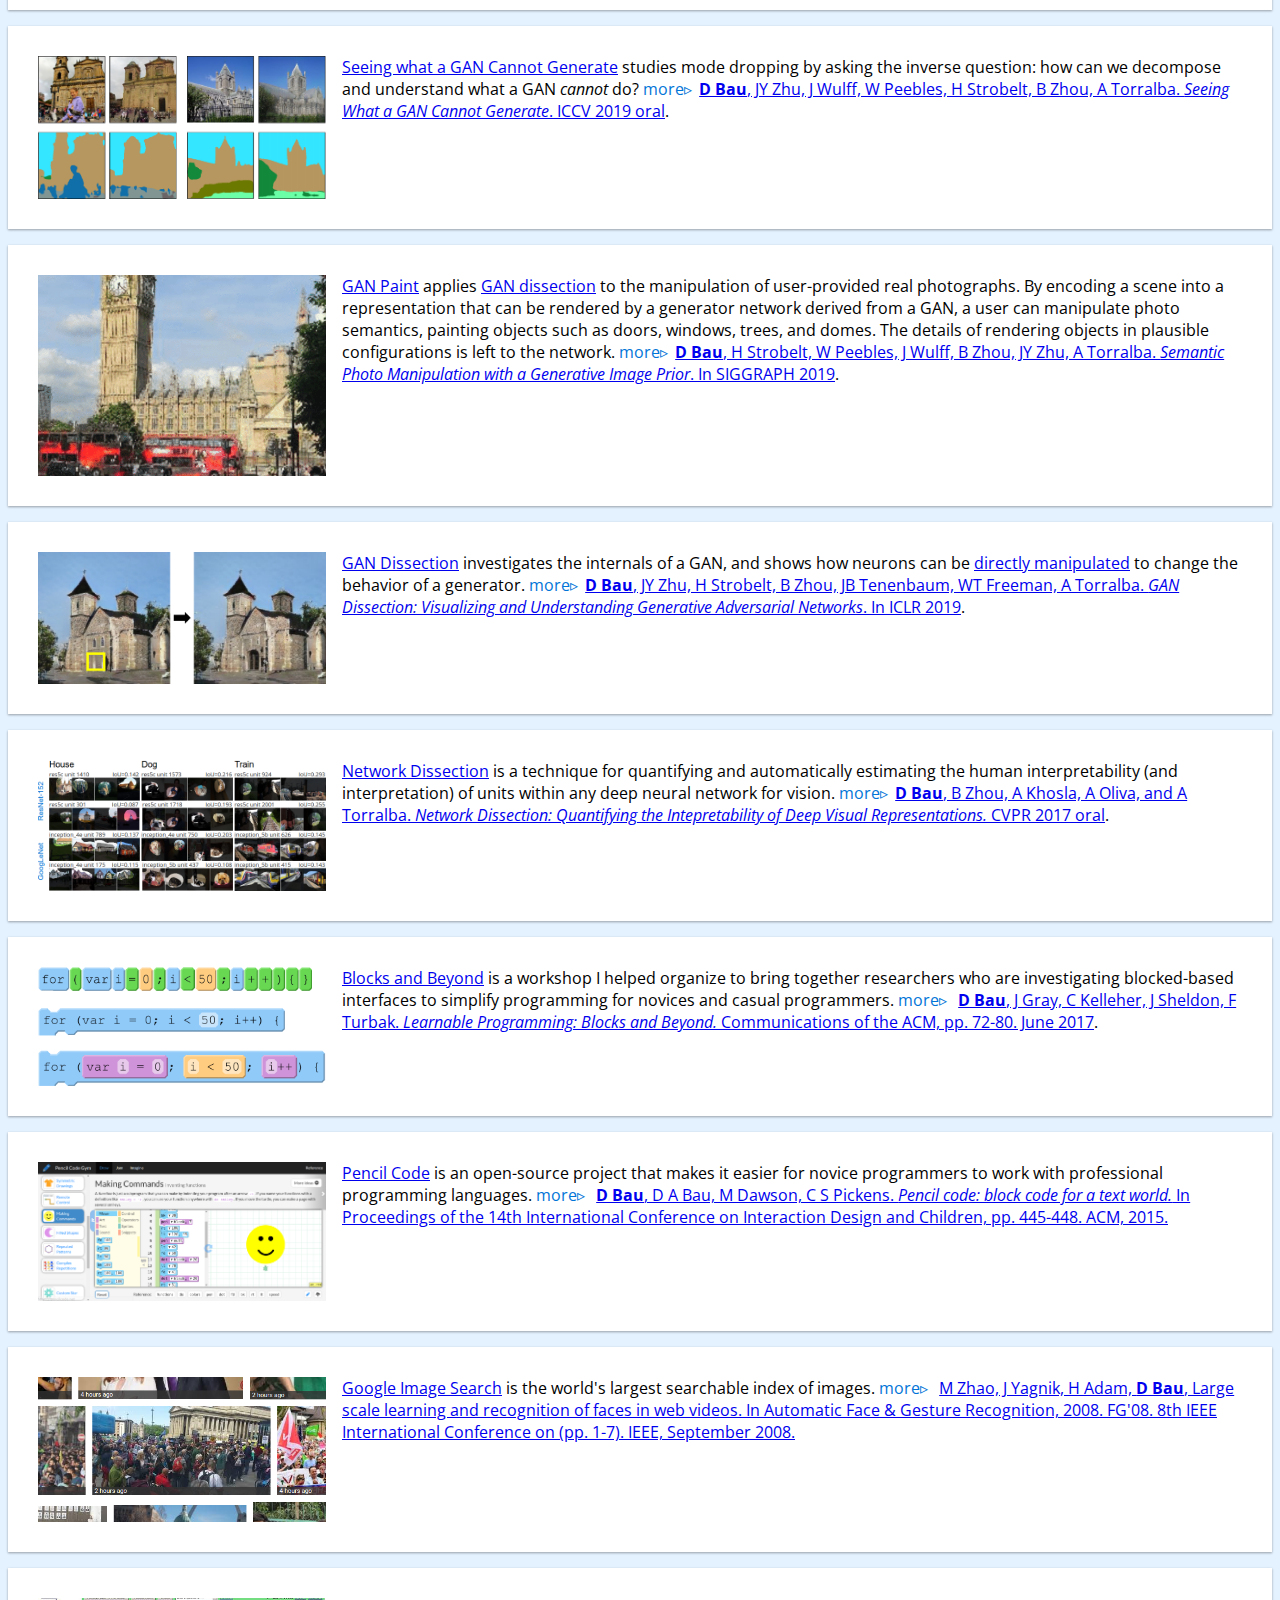
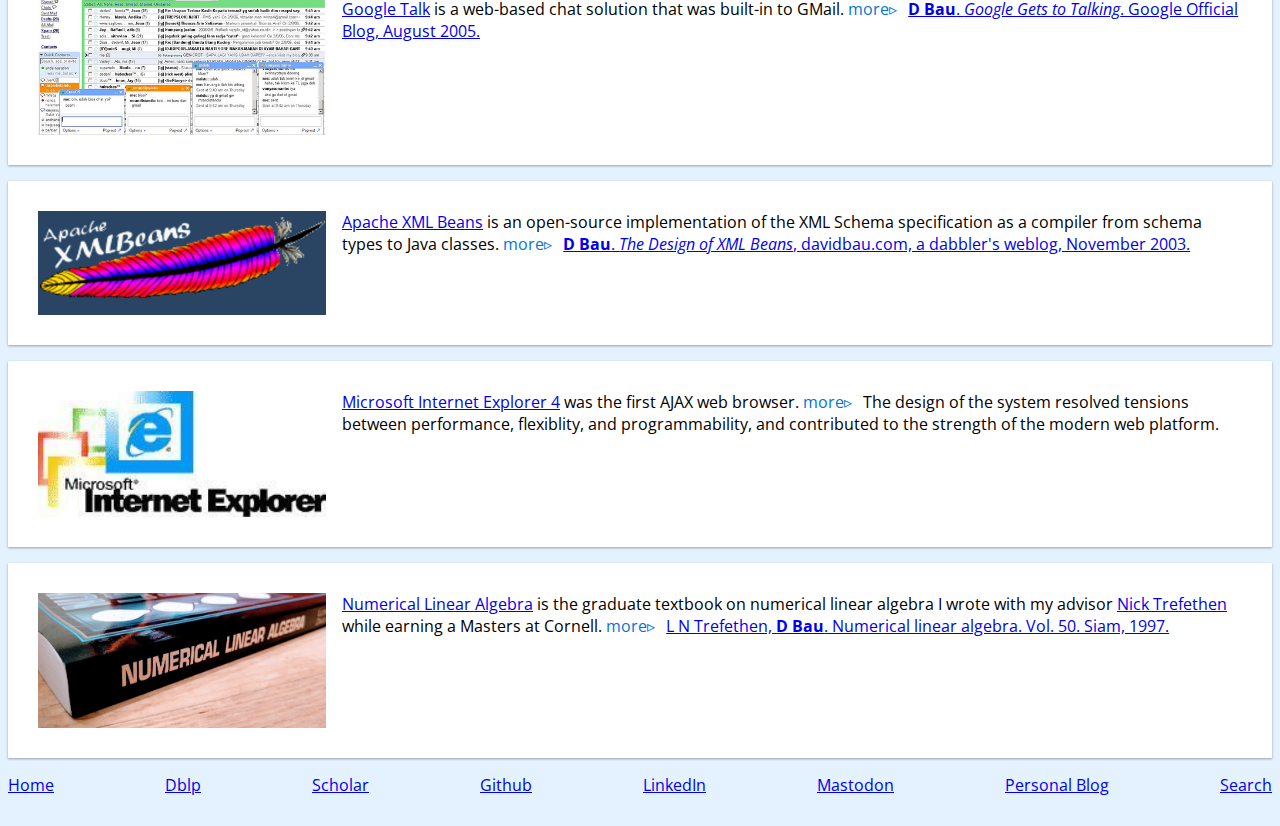
==== commit e21ac6ae: "Add Jiuding." ====
--- a/public/index.html
+++ b/public/index.html
@@ -377,6 +377,10 @@
 </span>
 <span class="more"></span>
 <span class="extra">
+<a href="https://jiudingsun01.github.io/">
+<img src="people/jiuding.jpg">
+Jiuding Sun
+</a>
 <a href="https://aaronmueller.github.io/">
 <img src="people/aaron.jpg">
 Aaron Mueller
